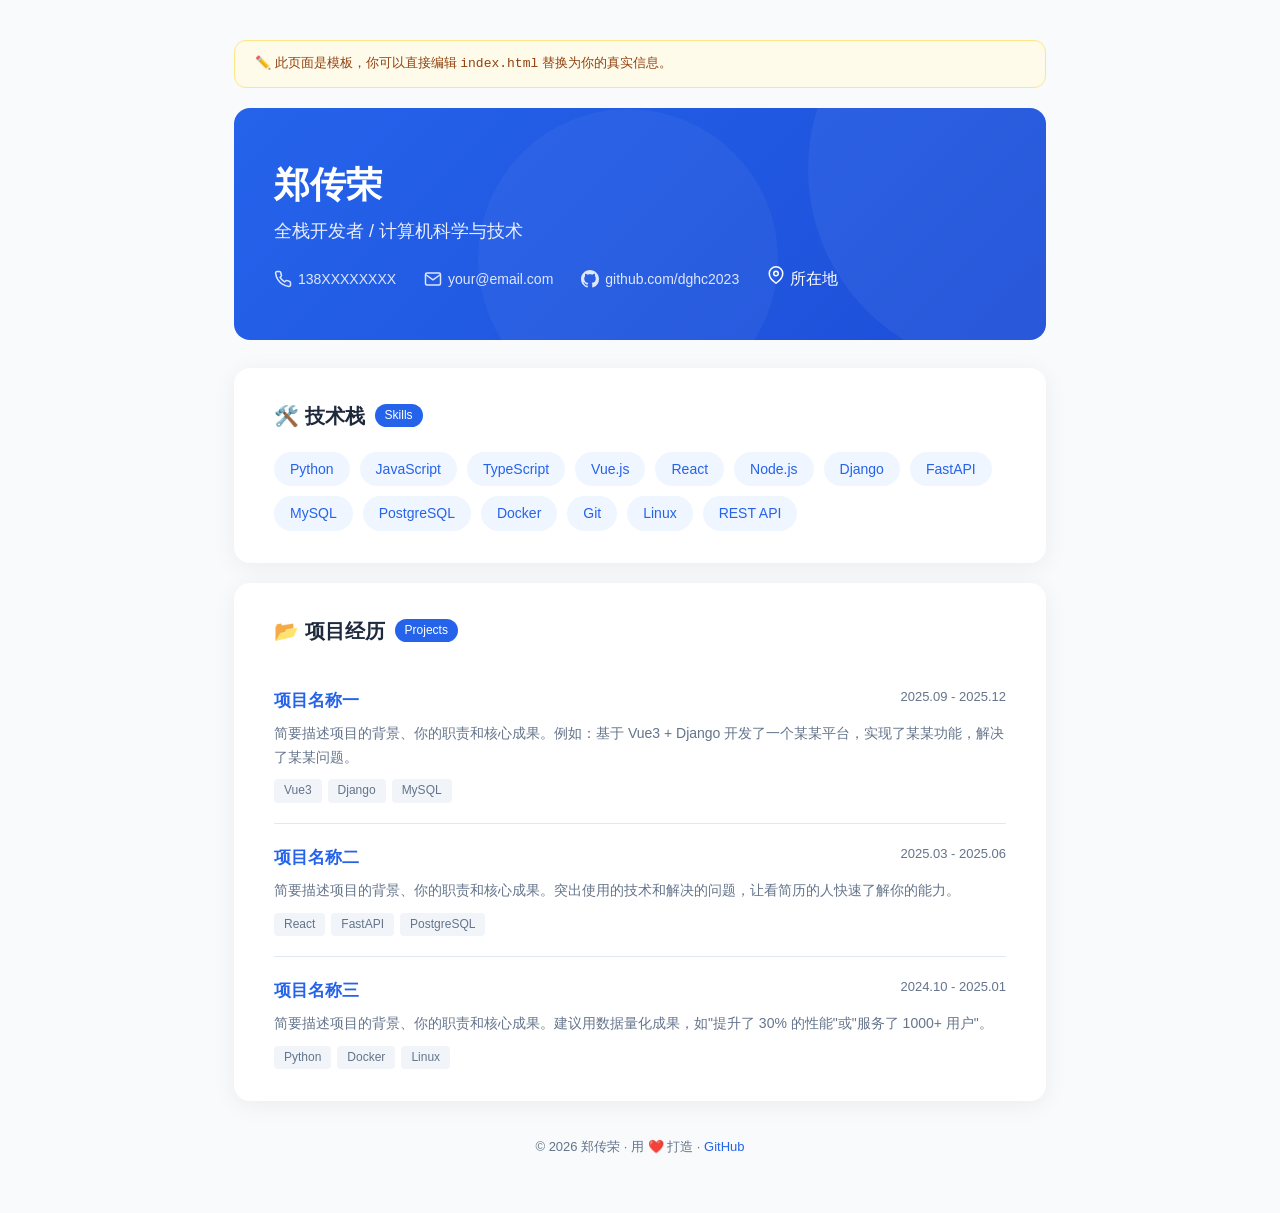
==== index.html @ 37b40ba7 "feat: 初始化个人简历页面" ====
<!DOCTYPE html>
<html lang="zh-CN">
<head>
    <meta charset="UTF-8">
    <meta name="viewport" content="width=device-width, initial-scale=1.0">
    <title>郑传荣 - 个人简历</title>
    <style>
        * { margin: 0; padding: 0; box-sizing: border-box; }

        :root {
            --primary: #2563eb;
            --primary-light: #3b82f6;
            --bg: #f8fafc;
            --card-bg: #ffffff;
            --text: #1e293b;
            --text-secondary: #64748b;
            --border: #e2e8f0;
            --shadow: 0 4px 24px rgba(0,0,0,0.06);
            --radius: 16px;
        }

        body {
            font-family: -apple-system, BlinkMacSystemFont, 'Segoe UI', Roboto, 'Helvetica Neue', sans-serif;
            background: var(--bg);
            color: var(--text);
            line-height: 1.6;
            min-height: 100vh;
        }

        .container {
            max-width: 860px;
            margin: 0 auto;
            padding: 40px 24px;
        }

        /* Header */
        .header {
            background: linear-gradient(135deg, var(--primary), #1d4ed8);
            color: white;
            border-radius: var(--radius);
            padding: 48px 40px;
            margin-bottom: 28px;
            position: relative;
            overflow: hidden;
        }

        .header::before {
            content: '';
            position: absolute;
            top: -60%;
            right: -20%;
            width: 400px;
            height: 400px;
            background: rgba(255,255,255,0.05);
            border-radius: 50%;
        }

        .header::after {
            content: '';
            position: absolute;
            bottom: -30%;
            left: 30%;
            width: 300px;
            height: 300px;
            background: rgba(255,255,255,0.04);
            border-radius: 50%;
        }

        .header h1 {
            font-size: 36px;
            font-weight: 700;
            position: relative;
            z-index: 1;
        }

        .header .title {
            font-size: 18px;
            opacity: 0.9;
            margin-top: 4px;
            position: relative;
            z-index: 1;
        }

        .header .contact {
            display: flex;
            flex-wrap: wrap;
            gap: 16px 28px;
            margin-top: 20px;
            position: relative;
            z-index: 1;
        }

        .header .contact a {
            color: white;
            text-decoration: none;
            font-size: 14px;
            opacity: 0.85;
            display: flex;
            align-items: center;
            gap: 6px;
            transition: opacity 0.2s;
        }

        .header .contact a:hover { opacity: 1; }

        .header .contact .icon {
            width: 18px;
            height: 18px;
            flex-shrink: 0;
        }

        /* Section */
        .section {
            background: var(--card-bg);
            border-radius: var(--radius);
            padding: 32px 40px;
            margin-bottom: 20px;
            box-shadow: var(--shadow);
        }

        .section-title {
            font-size: 20px;
            font-weight: 600;
            margin-bottom: 20px;
            display: flex;
            align-items: center;
            gap: 10px;
        }

        .section-title .badge {
            font-size: 12px;
            background: var(--primary);
            color: white;
            padding: 2px 10px;
            border-radius: 20px;
            font-weight: 500;
        }

        /* Skills */
        .skills-grid {
            display: flex;
            flex-wrap: wrap;
            gap: 10px;
        }

        .skill-tag {
            background: #eff6ff;
            color: var(--primary);
            padding: 6px 16px;
            border-radius: 20px;
            font-size: 14px;
            font-weight: 500;
            transition: all 0.2s;
        }

        .skill-tag:hover {
            background: var(--primary);
            color: white;
            transform: translateY(-1px);
        }

        /* Projects */
        .project {
            padding: 20px 0;
            border-bottom: 1px solid var(--border);
        }

        .project:last-child {
            border-bottom: none;
            padding-bottom: 0;
        }

        .project:first-child { padding-top: 0; }

        .project-header {
            display: flex;
            justify-content: space-between;
            align-items: flex-start;
            flex-wrap: wrap;
            gap: 8px;
            margin-bottom: 8px;
        }

        .project-name {
            font-size: 17px;
            font-weight: 600;
        }

        .project-name a {
            color: var(--primary);
            text-decoration: none;
        }

        .project-name a:hover { text-decoration: underline; }

        .project-date {
            font-size: 13px;
            color: var(--text-secondary);
            white-space: nowrap;
        }

        .project-desc {
            font-size: 14px;
            color: var(--text-secondary);
            line-height: 1.7;
        }

        .project-tags {
            display: flex;
            flex-wrap: wrap;
            gap: 6px;
            margin-top: 10px;
        }

        .project-tag {
            font-size: 12px;
            background: #f1f5f9;
            color: var(--text-secondary);
            padding: 2px 10px;
            border-radius: 4px;
        }

        /* Timeline */
        .timeline-item {
            display: flex;
            gap: 16px;
            padding: 16px 0;
            border-bottom: 1px solid var(--border);
        }

        .timeline-item:last-child {
            border-bottom: none;
            padding-bottom: 0;
        }

        .timeline-dot {
            width: 10px;
            height: 10px;
            background: var(--primary);
            border-radius: 50%;
            margin-top: 7px;
            flex-shrink: 0;
        }

        .timeline-content h3 {
            font-size: 16px;
            font-weight: 600;
        }

        .timeline-content .meta {
            font-size: 13px;
            color: var(--text-secondary);
            margin-top: 2px;
        }

        .timeline-content p {
            font-size: 14px;
            color: var(--text-secondary);
            margin-top: 6px;
        }

        /* Footer */
        .footer {
            text-align: center;
            padding: 16px;
            font-size: 13px;
            color: var(--text-secondary);
        }

        /* Print */
        @media print {
            body { background: white; }
            .header { border-radius: 0; }
            .section { box-shadow: none; border: 1px solid var(--border); }
        }

        @media (max-width: 600px) {
            .container { padding: 16px; }
            .header { padding: 32px 24px; }
            .header h1 { font-size: 28px; }
            .section { padding: 24px 20px; }
        }

        /* Edit hint */
        .edit-hint {
            background: #fffbeb;
            border: 1px solid #fde68a;
            border-radius: 12px;
            padding: 12px 20px;
            margin-bottom: 20px;
            font-size: 13px;
            color: #92400e;
        }
    </style>
</head>
<body>
    <div class="container">
        <!-- 编辑提示 -->
        <div class="edit-hint">
            ✏️ 此页面是模板，你可以直接编辑 <code>index.html</code> 替换为你的真实信息。
        </div>

        <!-- Header -->
        <header class="header">
            <h1>郑传荣</h1>
            <div class="title">全栈开发者 / 计算机科学与技术</div>
            <div class="contact">
                <a href="tel:138XXXXXXXX">
                    <svg class="icon" viewBox="0 0 24 24" fill="none" stroke="currentColor" stroke-width="2"><path d="M22 16.92v3a2 2 0 0 1-2.18 2 19.8 19.8 0 0 1-8.63-3.07 19.5 19.5 0 0 1-6-6 19.8 19.8 0 0 1-3.07-8.67A2 2 0 0 1 4.11 2h3a2 2 0 0 1 2 1.72 12.84 12.84 0 0 0 .7 2.81 2 2 0 0 1-.45 2.11L8.09 9.91a16 16 0 0 0 6 6l1.27-1.27a2 2 0 0 1 2.11-.45 12.84 12.84 0 0 0 2.81.7A2 2 0 0 1 22 16.92z"/></svg>
                    138XXXXXXXX
                </a>
                <a href="mailto:your@email.com">
                    <svg class="icon" viewBox="0 0 24 24" fill="none" stroke="currentColor" stroke-width="2"><path d="M4 4h16c1.1 0 2 .9 2 2v12c0 1.1-.9 2-2 2H4c-1.1 0-2-.9-2-2V6c0-1.1.9-2 2-2z"/><polyline points="22,6 12,13 2,6"/></svg>
                    your@email.com
                </a>
                <a href="https://github.com/dghc2023" target="_blank">
                    <svg class="icon" viewBox="0 0 24 24" fill="currentColor"><path d="M12 0C5.37 0 0 5.37 0 12c0 5.31 3.435 9.795 8.205 11.385.6.105.825-.255.825-.57 0-.285-.015-1.23-.015-2.235-3.015.555-3.795-.735-4.035-1.41-.135-.345-.72-1.41-1.23-1.695-.42-.225-1.02-.78-.015-.795.945-.015 1.62.87 1.845 1.23 1.08 1.815 2.805 1.305 3.495.99.105-.78.42-1.305.765-1.605-2.67-.3-5.46-1.335-5.46-5.925 0-1.305.465-2.385 1.23-3.225-.12-.3-.54-1.53.12-3.18 0 0 1.005-.315 3.3 1.23.96-.27 1.98-.405 3-.405s2.04.135 3 .405c2.295-1.56 3.3-1.23 3.3-1.23.66 1.65.24 2.88.12 3.18.765.84 1.23 1.905 1.23 3.225 0 4.605-2.805 5.625-5.475 5.925.435.375.81 1.095.81 2.22 0 1.605-.015 2.895-.015 3.3 0 .315.225.69.825.57A12.02 12.02 0 0 0 24 12c0-6.63-5.37-12-12-12z"/></svg>
                    github.com/dghc2023
                </a>
                <span>
                    <svg class="icon" viewBox="0 0 24 24" fill="none" stroke="currentColor" stroke-width="2"><path d="M21 10c0 7-9 13-9 13s-9-6-9-13a9 9 0 0 1 18 0z"/><circle cx="12" cy="10" r="3"/></svg>
                    所在地
                </span>
            </div>
        </header>

        <!-- 技能 -->
        <section class="section">
            <div class="section-title">
                🛠️ 技术栈
                <span class="badge">Skills</span>
            </div>
            <div class="skills-grid">
                <span class="skill-tag">Python</span>
                <span class="skill-tag">JavaScript</span>
                <span class="skill-tag">TypeScript</span>
                <span class="skill-tag">Vue.js</span>
                <span class="skill-tag">React</span>
                <span class="skill-tag">Node.js</span>
                <span class="skill-tag">Django</span>
                <span class="skill-tag">FastAPI</span>
                <span class="skill-tag">MySQL</span>
                <span class="skill-tag">PostgreSQL</span>
                <span class="skill-tag">Docker</span>
                <span class="skill-tag">Git</span>
                <span class="skill-tag">Linux</span>
                <span class="skill-tag">REST API</span>
            </div>
        </section>

        <!-- 项目经历 -->
        <section class="section">
            <div class="section-title">
                📂 项目经历
                <span class="badge">Projects</span>
            </div>

            <div class="project">
                <div class="project-header">
                    <div class="project-name">
                        <a href="https://github.com/dghc2023" target="_blank">项目名称一</a>
                    </div>
                    <div class="project-date">2025.09 - 2025.12</div>
                </div>
                <div class="project-desc">
                    简要描述项目的背景、你的职责和核心成果。例如：基于 Vue3 + Django 开发了一个某某平台，实现了某某功能，解决了某某问题。
                </div>
                <div class="project-tags">
                    <span class="project-tag">Vue3</span>
                    <span class="project-tag">Django</span>
                    <span class="project-tag">MySQL</span>
                </div>
            </div>

            <div class="project">
                <div class="project-header">
                    <div class="project-name">
                        <a href="https://github.com/dghc2023" target="_blank">项目名称二</a>
                    </div>
                    <div class="project-date">2025.03 - 2025.06</div>
                </div>
                <div class="project-desc">
                    简要描述项目的背景、你的职责和核心成果。突出使用的技术和解决的问题，让看简历的人快速了解你的能力。
                </div>
                <div class="project-tags">
                    <span class="project-tag">React</span>
                    <span class="project-tag">FastAPI</span>
                    <span class="project-tag">PostgreSQL</span>
                </div>
            </div>

            <div class="project">
                <div class="project-header">
                    <div class="project-name">
                        <a href="https://github.com/dghc2023" target="_blank">项目名称三</a>
                    </div>
                    <div class="project-date">2024.10 - 2025.01</div>
                </div>
                <div class="project-desc">
                    简要描述项目的背景、你的职责和核心成果。建议用数据量化成果，如"提升了 30% 的性能"或"服务了 1000+ 用户"。
                </div>
                <div class="project-tags">
                    <span class="project-tag">Python</span>
                    <span class="project-tag">Docker</span>
                    <span class="project-tag">Linux</span>
                </div>
            </div>
        </section>

        <div class="footer">
            © 2026 郑传荣 · 用 ❤️ 打造 · <a href="https://github.com/dghc2023" style="color: var(--primary); text-decoration: none;">GitHub</a>
        </div>
    </div>
</body>
</html>
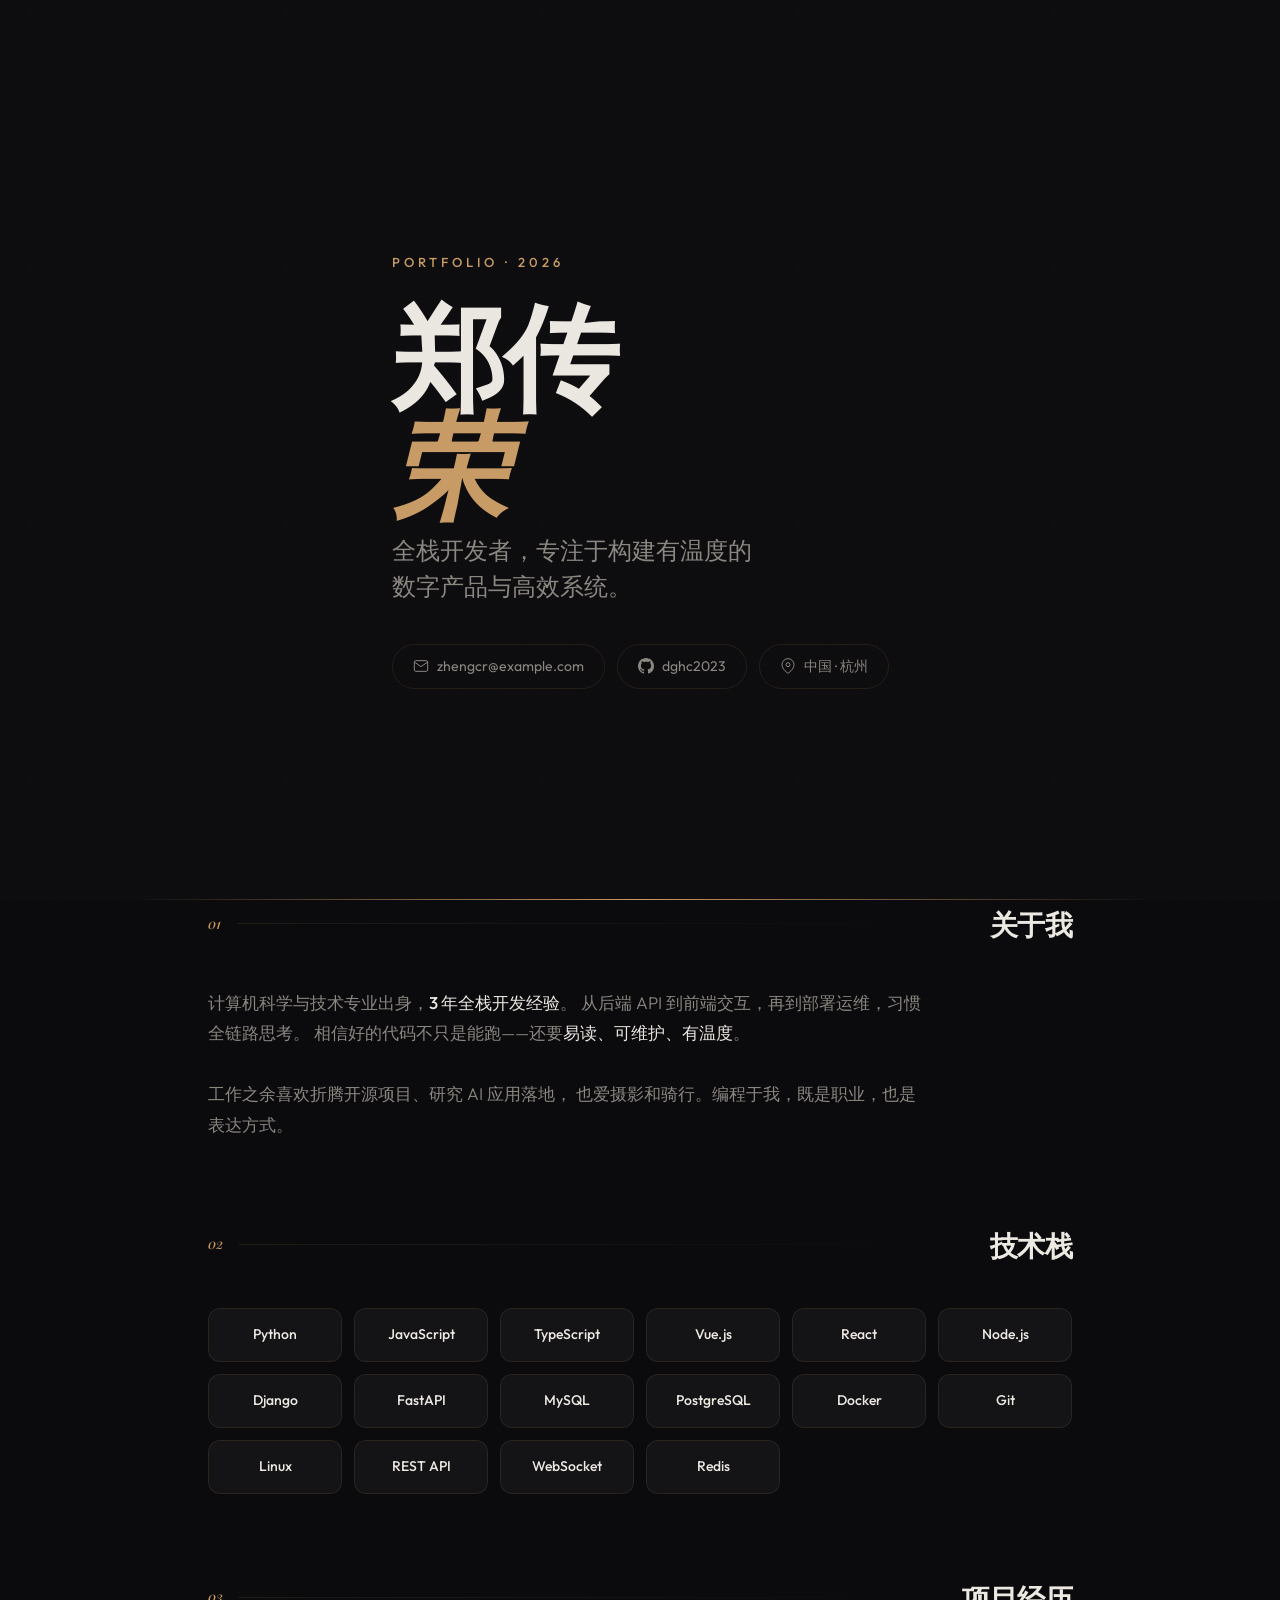
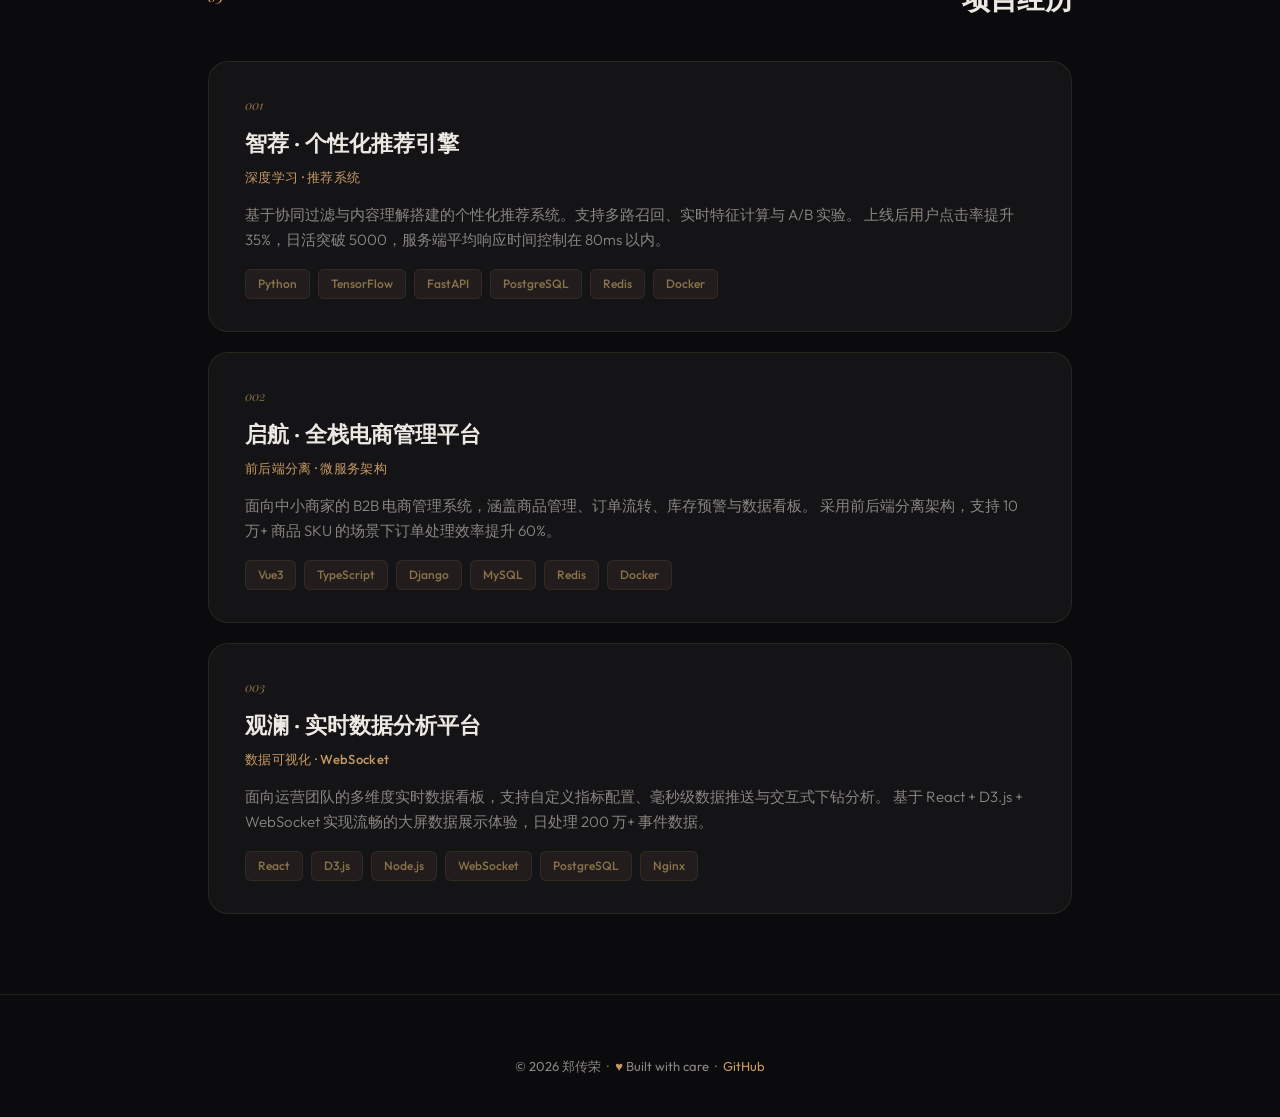
==== commit e757e444: "feat: 重新设计简历页面，暗色编辑风格+滚动动效" ====
--- a/index.html
+++ b/index.html
@@ -1,415 +1,426 @@
 <!DOCTYPE html>
 <html lang="zh-CN">
 <head>
-    <meta charset="UTF-8">
-    <meta name="viewport" content="width=device-width, initial-scale=1.0">
-    <title>郑传荣 - 个人简历</title>
-    <style>
-        * { margin: 0; padding: 0; box-sizing: border-box; }
-
-        :root {
-            --primary: #2563eb;
-            --primary-light: #3b82f6;
-            --bg: #f8fafc;
-            --card-bg: #ffffff;
-            --text: #1e293b;
-            --text-secondary: #64748b;
-            --border: #e2e8f0;
-            --shadow: 0 4px 24px rgba(0,0,0,0.06);
-            --radius: 16px;
-        }
-
-        body {
-            font-family: -apple-system, BlinkMacSystemFont, 'Segoe UI', Roboto, 'Helvetica Neue', sans-serif;
-            background: var(--bg);
-            color: var(--text);
-            line-height: 1.6;
-            min-height: 100vh;
-        }
-
-        .container {
-            max-width: 860px;
-            margin: 0 auto;
-            padding: 40px 24px;
-        }
-
-        /* Header */
-        .header {
-            background: linear-gradient(135deg, var(--primary), #1d4ed8);
-            color: white;
-            border-radius: var(--radius);
-            padding: 48px 40px;
-            margin-bottom: 28px;
-            position: relative;
-            overflow: hidden;
-        }
-
-        .header::before {
-            content: '';
-            position: absolute;
-            top: -60%;
-            right: -20%;
-            width: 400px;
-            height: 400px;
-            background: rgba(255,255,255,0.05);
-            border-radius: 50%;
-        }
-
-        .header::after {
-            content: '';
-            position: absolute;
-            bottom: -30%;
-            left: 30%;
-            width: 300px;
-            height: 300px;
-            background: rgba(255,255,255,0.04);
-            border-radius: 50%;
-        }
-
-        .header h1 {
-            font-size: 36px;
-            font-weight: 700;
-            position: relative;
-            z-index: 1;
-        }
-
-        .header .title {
-            font-size: 18px;
-            opacity: 0.9;
-            margin-top: 4px;
-            position: relative;
-            z-index: 1;
-        }
-
-        .header .contact {
-            display: flex;
-            flex-wrap: wrap;
-            gap: 16px 28px;
-            margin-top: 20px;
-            position: relative;
-            z-index: 1;
-        }
-
-        .header .contact a {
-            color: white;
-            text-decoration: none;
-            font-size: 14px;
-            opacity: 0.85;
-            display: flex;
-            align-items: center;
-            gap: 6px;
-            transition: opacity 0.2s;
-        }
-
-        .header .contact a:hover { opacity: 1; }
-
-        .header .contact .icon {
-            width: 18px;
-            height: 18px;
-            flex-shrink: 0;
-        }
-
-        /* Section */
-        .section {
-            background: var(--card-bg);
-            border-radius: var(--radius);
-            padding: 32px 40px;
-            margin-bottom: 20px;
-            box-shadow: var(--shadow);
-        }
-
-        .section-title {
-            font-size: 20px;
-            font-weight: 600;
-            margin-bottom: 20px;
-            display: flex;
-            align-items: center;
-            gap: 10px;
-        }
-
-        .section-title .badge {
-            font-size: 12px;
-            background: var(--primary);
-            color: white;
-            padding: 2px 10px;
-            border-radius: 20px;
-            font-weight: 500;
-        }
-
-        /* Skills */
-        .skills-grid {
-            display: flex;
-            flex-wrap: wrap;
-            gap: 10px;
-        }
-
-        .skill-tag {
-            background: #eff6ff;
-            color: var(--primary);
-            padding: 6px 16px;
-            border-radius: 20px;
-            font-size: 14px;
-            font-weight: 500;
-            transition: all 0.2s;
-        }
-
-        .skill-tag:hover {
-            background: var(--primary);
-            color: white;
-            transform: translateY(-1px);
-        }
-
-        /* Projects */
-        .project {
-            padding: 20px 0;
-            border-bottom: 1px solid var(--border);
-        }
-
-        .project:last-child {
-            border-bottom: none;
-            padding-bottom: 0;
-        }
-
-        .project:first-child { padding-top: 0; }
-
-        .project-header {
-            display: flex;
-            justify-content: space-between;
-            align-items: flex-start;
-            flex-wrap: wrap;
-            gap: 8px;
-            margin-bottom: 8px;
-        }
-
-        .project-name {
-            font-size: 17px;
-            font-weight: 600;
-        }
-
-        .project-name a {
-            color: var(--primary);
-            text-decoration: none;
-        }
-
-        .project-name a:hover { text-decoration: underline; }
-
-        .project-date {
-            font-size: 13px;
-            color: var(--text-secondary);
-            white-space: nowrap;
-        }
-
-        .project-desc {
-            font-size: 14px;
-            color: var(--text-secondary);
-            line-height: 1.7;
-        }
-
-        .project-tags {
-            display: flex;
-            flex-wrap: wrap;
-            gap: 6px;
-            margin-top: 10px;
-        }
-
-        .project-tag {
-            font-size: 12px;
-            background: #f1f5f9;
-            color: var(--text-secondary);
-            padding: 2px 10px;
-            border-radius: 4px;
-        }
-
-        /* Timeline */
-        .timeline-item {
-            display: flex;
-            gap: 16px;
-            padding: 16px 0;
-            border-bottom: 1px solid var(--border);
-        }
-
-        .timeline-item:last-child {
-            border-bottom: none;
-            padding-bottom: 0;
-        }
-
-        .timeline-dot {
-            width: 10px;
-            height: 10px;
-            background: var(--primary);
-            border-radius: 50%;
-            margin-top: 7px;
-            flex-shrink: 0;
-        }
-
-        .timeline-content h3 {
-            font-size: 16px;
-            font-weight: 600;
-        }
-
-        .timeline-content .meta {
-            font-size: 13px;
-            color: var(--text-secondary);
-            margin-top: 2px;
-        }
-
-        .timeline-content p {
-            font-size: 14px;
-            color: var(--text-secondary);
-            margin-top: 6px;
-        }
-
-        /* Footer */
-        .footer {
-            text-align: center;
-            padding: 16px;
-            font-size: 13px;
-            color: var(--text-secondary);
-        }
-
-        /* Print */
-        @media print {
-            body { background: white; }
-            .header { border-radius: 0; }
-            .section { box-shadow: none; border: 1px solid var(--border); }
-        }
-
-        @media (max-width: 600px) {
-            .container { padding: 16px; }
-            .header { padding: 32px 24px; }
-            .header h1 { font-size: 28px; }
-            .section { padding: 24px 20px; }
-        }
-
-        /* Edit hint */
-        .edit-hint {
-            background: #fffbeb;
-            border: 1px solid #fde68a;
-            border-radius: 12px;
-            padding: 12px 20px;
-            margin-bottom: 20px;
-            font-size: 13px;
-            color: #92400e;
-        }
-    </style>
+<meta charset="UTF-8">
+<meta name="viewport" content="width=device-width,initial-scale=1.0">
+<title>郑传荣 · 简历</title>
+<link rel="preconnect" href="https://fonts.googleapis.com">
+<link rel="preconnect" href="https://fonts.gstatic.com" crossorigin>
+<link href="https://fonts.googleapis.com/css2?family=Playfair+Display:ital,wght@0,500;0,700;1,500&family=Outfit:wght@300;400;500;600&display=swap" rel="stylesheet">
+<style>
+*,*::before,*::after{margin:0;padding:0;box-sizing:border-box}
+html{scroll-behavior:smooth;scrollbar-width:thin;scrollbar-color:#c89b6440 transparent}
+
+:root{
+  --bg:#0b0a0c;
+  --surface:#141316;
+  --surface-hover:#1c1b1e;
+  --accent:#c89b64;
+  --accent-dim:#8a734a;
+  --accent-glow:rgba(200,155,100,0.12);
+  --text:#ece8e2;
+  --text-secondary:#8a8680;
+  --border:rgba(200,155,100,0.12);
+  --radius:20px;
+  --font-serif:'Playfair Display',Georgia,serif;
+  --font-sans:'Outfit','Segoe UI',sans-serif;
+}
+
+body{
+  font-family:var(--font-sans);
+  background:var(--bg);
+  color:var(--text);
+  line-height:1.7;
+  -webkit-font-smoothing:antialiased;
+  overflow-x:hidden;
+}
+
+/* ─── noise overlay ─── */
+body::before{
+  content:'';position:fixed;inset:0;
+  background-image:url("data:image/svg+xml,%3Csvg viewBox='0 0 256 256' xmlns='http://www.w3.org/2000/svg'%3E%3Cfilter id='n'%3E%3CfeTurbulence type='fractalNoise' baseFrequency='0.9' numOctaves='4' stitchTiles='stitch'/%3E%3C/filter%3E%3Crect width='100%25' height='100%25' filter='url(%23n)' opacity='0.035'/%3E%3C/svg%3E");
+  background-repeat:repeat;background-size:256px 256px;
+  pointer-events:none;z-index:9999;
+}
+
+/* ─── scrollbar ─── */
+::-webkit-scrollbar{width:6px}
+::-webkit-scrollbar-track{background:transparent}
+::-webkit-scrollbar-thumb{background:var(--accent-dim);border-radius:3px}
+
+/* ─── container ─── */
+.container{max-width:920px;margin:0 auto;padding:0 28px}
+
+/* ─── hero ─── */
+.hero{
+  min-height:100vh;display:flex;flex-direction:column;justify-content:center;
+  padding:120px 0 80px;position:relative;
+}
+.hero::after{
+  content:'';position:absolute;bottom:0;left:10%;right:10%;
+  height:1px;background:linear-gradient(90deg,transparent,var(--accent),transparent);
+}
+
+.hero-label{
+  font-size:13px;letter-spacing:4px;text-transform:uppercase;
+  color:var(--accent);margin-bottom:24px;font-weight:500;
+}
+
+.hero h1{
+  font-family:var(--font-serif);font-size:clamp(56px,9vw,120px);
+  font-weight:700;line-height:0.95;letter-spacing:-3px;
+  margin-bottom:16px;
+}
+.hero h1 .accent{color:var(--accent);font-style:italic}
+
+.hero-sub{
+  font-size:clamp(18px,2.2vw,24px);color:var(--text-secondary);
+  max-width:560px;margin-bottom:40px;font-weight:300;line-height:1.5;
+}
+
+/* ─── contact bar ─── */
+.contact-bar{
+  display:flex;flex-wrap:wrap;gap:12px;
+}
+.contact-bar a,.contact-bar span{
+  display:inline-flex;align-items:center;gap:8px;
+  padding:10px 20px;border-radius:100px;
+  border:1px solid var(--border);
+  color:var(--text-secondary);text-decoration:none;
+  font-size:14px;font-weight:400;
+  transition:all .3s ease;cursor:default;
+}
+.contact-bar a{cursor:pointer}
+.contact-bar a:hover{
+  border-color:var(--accent);color:var(--accent);
+  background:var(--accent-glow);transform:translateY(-2px);
+}
+.contact-bar svg{width:16px;height:16px;flex-shrink:0}
+
+/* ─── section ─── */
+.section{margin-bottom:80px}
+.section-header{
+  display:flex;align-items:center;gap:16px;margin-bottom:40px;
+}
+.section-number{
+  font-family:var(--font-serif);font-size:14px;color:var(--accent);
+  font-style:italic;font-weight:500;
+}
+.section-line{
+  flex:1;height:1px;
+  background:linear-gradient(90deg,var(--border),transparent);
+}
+.section-title{
+  font-family:var(--font-serif);font-size:28px;font-weight:700;
+  letter-spacing:-0.5px;
+}
+
+/* ─── about ─── */
+.about-text{
+  font-size:17px;color:var(--text-secondary);line-height:1.8;
+  max-width:720px;font-weight:300;
+}
+.about-text strong{color:var(--text);font-weight:500}
+
+/* ─── skills ─── */
+.skills-grid{
+  display:grid;grid-template-columns:repeat(auto-fill,minmax(130px,1fr));
+  gap:12px;
+}
+.skill-item{
+  padding:14px 18px;border-radius:12px;
+  background:var(--surface);border:1px solid var(--border);
+  text-align:center;font-size:14px;font-weight:500;
+  transition:all .35s cubic-bezier(.22,1,.36,1);cursor:default;
+}
+.skill-item:hover{
+  border-color:var(--accent);background:var(--accent-glow);
+  transform:translateY(-4px);color:var(--accent);
+  box-shadow:0 8px 32px rgba(200,155,100,0.1);
+}
+
+/* ─── projects ─── */
+.project-card{
+  background:var(--surface);border-radius:var(--radius);
+  border:1px solid var(--border);padding:32px 36px;margin-bottom:20px;
+  transition:all .5s cubic-bezier(.22,1,.36,1);
+  position:relative;overflow:hidden;
+}
+.project-card::before{
+  content:'';position:absolute;top:0;left:0;right:0;height:2px;
+  background:linear-gradient(90deg,transparent,var(--accent),transparent);
+  opacity:0;transition:opacity .5s ease;
+}
+.project-card:hover::before{opacity:1}
+.project-card:hover{
+  border-color:var(--accent-dim);transform:translateY(-4px);
+  box-shadow:0 20px 60px rgba(0,0,0,0.3);
+}
+.project-card:last-child{margin-bottom:0}
+
+.project-card .num{
+  font-family:var(--font-serif);font-size:13px;color:var(--accent-dim);
+  margin-bottom:8px;font-style:italic;
+}
+.project-card h3{
+  font-family:var(--font-serif);font-size:22px;font-weight:700;
+  margin-bottom:4px;
+}
+.project-card .sub{
+  font-size:13px;color:var(--accent);margin-bottom:14px;font-weight:500;
+  letter-spacing:0.3px;
+}
+.project-card p{
+  font-size:15px;color:var(--text-secondary);
+  line-height:1.7;font-weight:300;
+}
+.project-tags{
+  display:flex;flex-wrap:wrap;gap:8px;margin-top:16px;
+}
+.project-tags span{
+  font-size:12px;padding:4px 12px;border-radius:6px;
+  background:rgba(200,155,100,0.08);color:var(--accent-dim);
+  border:1px solid rgba(200,155,100,0.1);font-weight:500;
+}
+
+/* ─── footer ─── */
+footer{
+  text-align:center;padding:60px 0 40px;
+  border-top:1px solid var(--border);
+}
+footer p{font-size:13px;color:var(--text-secondary)}
+footer a{color:var(--accent);text-decoration:none}
+footer a:hover{text-decoration:underline}
+footer .heart{color:#c89b64}
+
+/* ─── reveal animation ─── */
+.reveal{opacity:0;transform:translateY(30px);transition:all .8s cubic-bezier(.22,1,.36,1)}
+.reveal.visible{opacity:1;transform:translateY(0)}
+.reveal-delay-1{transition-delay:.1s}
+.reveal-delay-2{transition-delay:.2s}
+.reveal-delay-3{transition-delay:.3s}
+.reveal-delay-4{transition-delay:.4s}
+.reveal-delay-5{transition-delay:.5s}
+
+/* ─── hero stagger ─── */
+.hero-stagger{opacity:0;transform:translateY(24px);animation:heroFadeIn .8s cubic-bezier(.22,1,.36,1) forwards}
+.hero-stagger:nth-child(1){animation-delay:.2s}
+.hero-stagger:nth-child(2){animation-delay:.4s}
+.hero-stagger:nth-child(3){animation-delay:.6s}
+.hero-stagger:nth-child(4){animation-delay:.8s}
+
+@keyframes heroFadeIn{to{opacity:1;transform:translateY(0)}}
+
+/* ─── floating particles ─── */
+.particles{position:fixed;inset:0;pointer-events:none;z-index:0}
+.particle{
+  position:absolute;width:3px;height:3px;
+  background:var(--accent);border-radius:50%;
+  opacity:0;animation:particleFade 12s infinite;
+}
+@keyframes particleFade{
+  0%{opacity:0;transform:translateY(100vh) scale(0)}
+  20%{opacity:0.4}
+  80%{opacity:0.4}
+  100%{opacity:0;transform:translateY(-10vh) scale(1)}
+}
+.particle:nth-child(1){left:15%;animation-delay:0s;animation-duration:14s}
+.particle:nth-child(2){left:35%;animation-delay:2s;animation-duration:11s;width:2px;height:2px}
+.particle:nth-child(3){left:55%;animation-delay:5s;animation-duration:16s}
+.particle:nth-child(4){left:75%;animation-delay:1s;animation-duration:13s;width:2px;height:2px}
+.particle:nth-child(5){left:90%;animation-delay:4s;animation-duration:15s}
+.particle:nth-child(6){left:45%;animation-delay:7s;animation-duration:12s}
+.particle:nth-child(7){left:25%;animation-delay:3s;animation-duration:18s}
+.particle:nth-child(8){left:65%;animation-delay:6s;animation-duration:10s;width:2px;height:2px}
+
+/* ─── responsive ─── */
+@media(max-width:640px){
+  .container{padding:0 20px}
+  .hero{padding:100px 0 60px;min-height:auto}
+  .hero h1{font-size:52px;letter-spacing:-1.5px}
+  .hero-sub{font-size:17px}
+  .contact-bar{gap:8px}
+  .contact-bar a,.contact-bar span{padding:8px 14px;font-size:13px}
+  .section-title{font-size:24px}
+  .project-card{padding:24px}
+  .project-card h3{font-size:19px}
+  .skills-grid{grid-template-columns:repeat(auto-fill,minmax(100px,1fr))}
+}
+
+@media(max-width:480px){
+  .hero h1{font-size:40px}
+  .contact-bar a,.contact-bar span{width:100%;justify-content:center}
+}
+</style>
 </head>
 <body>
-    <div class="container">
-        <!-- 编辑提示 -->
-        <div class="edit-hint">
-            ✏️ 此页面是模板，你可以直接编辑 <code>index.html</code> 替换为你的真实信息。
-        </div>
-
-        <!-- Header -->
-        <header class="header">
-            <h1>郑传荣</h1>
-            <div class="title">全栈开发者 / 计算机科学与技术</div>
-            <div class="contact">
-                <a href="tel:138XXXXXXXX">
-                    <svg class="icon" viewBox="0 0 24 24" fill="none" stroke="currentColor" stroke-width="2"><path d="M22 16.92v3a2 2 0 0 1-2.18 2 19.8 19.8 0 0 1-8.63-3.07 19.5 19.5 0 0 1-6-6 19.8 19.8 0 0 1-3.07-8.67A2 2 0 0 1 4.11 2h3a2 2 0 0 1 2 1.72 12.84 12.84 0 0 0 .7 2.81 2 2 0 0 1-.45 2.11L8.09 9.91a16 16 0 0 0 6 6l1.27-1.27a2 2 0 0 1 2.11-.45 12.84 12.84 0 0 0 2.81.7A2 2 0 0 1 22 16.92z"/></svg>
-                    138XXXXXXXX
-                </a>
-                <a href="mailto:your@email.com">
-                    <svg class="icon" viewBox="0 0 24 24" fill="none" stroke="currentColor" stroke-width="2"><path d="M4 4h16c1.1 0 2 .9 2 2v12c0 1.1-.9 2-2 2H4c-1.1 0-2-.9-2-2V6c0-1.1.9-2 2-2z"/><polyline points="22,6 12,13 2,6"/></svg>
-                    your@email.com
-                </a>
-                <a href="https://github.com/dghc2023" target="_blank">
-                    <svg class="icon" viewBox="0 0 24 24" fill="currentColor"><path d="M12 0C5.37 0 0 5.37 0 12c0 5.31 3.435 9.795 8.205 11.385.6.105.825-.255.825-.57 0-.285-.015-1.23-.015-2.235-3.015.555-3.795-.735-4.035-1.41-.135-.345-.72-1.41-1.23-1.695-.42-.225-1.02-.78-.015-.795.945-.015 1.62.87 1.845 1.23 1.08 1.815 2.805 1.305 3.495.99.105-.78.42-1.305.765-1.605-2.67-.3-5.46-1.335-5.46-5.925 0-1.305.465-2.385 1.23-3.225-.12-.3-.54-1.53.12-3.18 0 0 1.005-.315 3.3 1.23.96-.27 1.98-.405 3-.405s2.04.135 3 .405c2.295-1.56 3.3-1.23 3.3-1.23.66 1.65.24 2.88.12 3.18.765.84 1.23 1.905 1.23 3.225 0 4.605-2.805 5.625-5.475 5.925.435.375.81 1.095.81 2.22 0 1.605-.015 2.895-.015 3.3 0 .315.225.69.825.57A12.02 12.02 0 0 0 24 12c0-6.63-5.37-12-12-12z"/></svg>
-                    github.com/dghc2023
-                </a>
-                <span>
-                    <svg class="icon" viewBox="0 0 24 24" fill="none" stroke="currentColor" stroke-width="2"><path d="M21 10c0 7-9 13-9 13s-9-6-9-13a9 9 0 0 1 18 0z"/><circle cx="12" cy="10" r="3"/></svg>
-                    所在地
-                </span>
-            </div>
-        </header>
-
-        <!-- 技能 -->
-        <section class="section">
-            <div class="section-title">
-                🛠️ 技术栈
-                <span class="badge">Skills</span>
-            </div>
-            <div class="skills-grid">
-                <span class="skill-tag">Python</span>
-                <span class="skill-tag">JavaScript</span>
-                <span class="skill-tag">TypeScript</span>
-                <span class="skill-tag">Vue.js</span>
-                <span class="skill-tag">React</span>
-                <span class="skill-tag">Node.js</span>
-                <span class="skill-tag">Django</span>
-                <span class="skill-tag">FastAPI</span>
-                <span class="skill-tag">MySQL</span>
-                <span class="skill-tag">PostgreSQL</span>
-                <span class="skill-tag">Docker</span>
-                <span class="skill-tag">Git</span>
-                <span class="skill-tag">Linux</span>
-                <span class="skill-tag">REST API</span>
-            </div>
-        </section>
-
-        <!-- 项目经历 -->
-        <section class="section">
-            <div class="section-title">
-                📂 项目经历
-                <span class="badge">Projects</span>
-            </div>
-
-            <div class="project">
-                <div class="project-header">
-                    <div class="project-name">
-                        <a href="https://github.com/dghc2023" target="_blank">项目名称一</a>
-                    </div>
-                    <div class="project-date">2025.09 - 2025.12</div>
-                </div>
-                <div class="project-desc">
-                    简要描述项目的背景、你的职责和核心成果。例如：基于 Vue3 + Django 开发了一个某某平台，实现了某某功能，解决了某某问题。
-                </div>
-                <div class="project-tags">
-                    <span class="project-tag">Vue3</span>
-                    <span class="project-tag">Django</span>
-                    <span class="project-tag">MySQL</span>
-                </div>
-            </div>
-
-            <div class="project">
-                <div class="project-header">
-                    <div class="project-name">
-                        <a href="https://github.com/dghc2023" target="_blank">项目名称二</a>
-                    </div>
-                    <div class="project-date">2025.03 - 2025.06</div>
-                </div>
-                <div class="project-desc">
-                    简要描述项目的背景、你的职责和核心成果。突出使用的技术和解决的问题，让看简历的人快速了解你的能力。
-                </div>
-                <div class="project-tags">
-                    <span class="project-tag">React</span>
-                    <span class="project-tag">FastAPI</span>
-                    <span class="project-tag">PostgreSQL</span>
-                </div>
-            </div>
-
-            <div class="project">
-                <div class="project-header">
-                    <div class="project-name">
-                        <a href="https://github.com/dghc2023" target="_blank">项目名称三</a>
-                    </div>
-                    <div class="project-date">2024.10 - 2025.01</div>
-                </div>
-                <div class="project-desc">
-                    简要描述项目的背景、你的职责和核心成果。建议用数据量化成果，如"提升了 30% 的性能"或"服务了 1000+ 用户"。
-                </div>
-                <div class="project-tags">
-                    <span class="project-tag">Python</span>
-                    <span class="project-tag">Docker</span>
-                    <span class="project-tag">Linux</span>
-                </div>
-            </div>
-        </section>
-
-        <div class="footer">
-            © 2026 郑传荣 · 用 ❤️ 打造 · <a href="https://github.com/dghc2023" style="color: var(--primary); text-decoration: none;">GitHub</a>
-        </div>
-    </div>
+
+<div class="particles" aria-hidden="true">
+  <div class="particle"></div>
+  <div class="particle"></div>
+  <div class="particle"></div>
+  <div class="particle"></div>
+  <div class="particle"></div>
+  <div class="particle"></div>
+  <div class="particle"></div>
+  <div class="particle"></div>
+</div>
+
+<!-- ═══ HERO ═══ -->
+<section class="hero">
+  <div class="container">
+    <div class="hero-stagger">
+      <div class="hero-label">Portfolio &middot; 2026</div>
+    </div>
+    <div class="hero-stagger">
+      <h1>
+        郑传<br>
+        <span class="accent">荣</span>
+      </h1>
+    </div>
+    <div class="hero-stagger">
+      <p class="hero-sub">
+        全栈开发者，专注于构建有温度的<br class="mobile-break">数字产品与高效系统。
+      </p>
+    </div>
+    <div class="hero-stagger">
+      <div class="contact-bar">
+        <a href="mailto:zhengcr@example.com">
+          <svg viewBox="0 0 24 24" fill="none" stroke="currentColor" stroke-width="1.5"><path d="M4 4h16c1.1 0 2 .9 2 2v12c0 1.1-.9 2-2 2H4c-1.1 0-2-.9-2-2V6c0-1.1.9-2 2-2z"/><polyline points="22,6 12,13 2,6"/></svg>
+          zhengcr@example.com
+        </a>
+        <a href="https://github.com/dghc2023" target="_blank">
+          <svg viewBox="0 0 24 24" fill="currentColor"><path d="M12 0C5.37 0 0 5.37 0 12c0 5.31 3.435 9.795 8.205 11.385.6.105.825-.255.825-.57 0-.285-.015-1.23-.015-2.235-3.015.555-3.795-.735-4.035-1.41-.135-.345-.72-1.41-1.23-1.695-.42-.225-1.02-.78-.015-.795.945-.015 1.62.87 1.845 1.23 1.08 1.815 2.805 1.305 3.495.99.105-.78.42-1.305.765-1.605-2.67-.3-5.46-1.335-5.46-5.925 0-1.305.465-2.385 1.23-3.225-.12-.3-.54-1.53.12-3.18 0 0 1.005-.315 3.3 1.23.96-.27 1.98-.405 3-.405s2.04.135 3 .405c2.295-1.56 3.3-1.23 3.3-1.23.66 1.65.24 2.88.12 3.18.765.84 1.23 1.905 1.23 3.225 0 4.605-2.805 5.625-5.475 5.925.435.375.81 1.095.81 2.22 0 1.605-.015 2.895-.015 3.3 0 .315.225.69.825.57A12.02 12.02 0 0 0 24 12c0-6.63-5.37-12-12-12z"/></svg>
+          dghc2023
+        </a>
+        <span>
+          <svg viewBox="0 0 24 24" fill="none" stroke="currentColor" stroke-width="1.5"><path d="M21 10c0 7-9 13-9 13s-9-6-9-13a9 9 0 0 1 18 0z"/><circle cx="12" cy="10" r="3"/></svg>
+          中国 · 杭州
+        </span>
+      </div>
+    </div>
+  </div>
+</section>
+
+<!-- ═══ ABOUT ═══ -->
+<section class="section container">
+  <div class="section-header reveal">
+    <span class="section-number">01</span>
+    <span class="section-line"></span>
+    <h2 class="section-title">关于我</h2>
+  </div>
+  <div class="about-text reveal reveal-delay-1">
+    <p>
+      计算机科学与技术专业出身，<strong>3 年全栈开发经验</strong>。
+      从后端 API 到前端交互，再到部署运维，习惯全链路思考。
+      相信好的代码不只是能跑——还要<strong>易读、可维护、有温度</strong>。
+    </p>
+    <br>
+    <p>
+      工作之余喜欢折腾开源项目、研究 AI 应用落地，
+      也爱摄影和骑行。编程于我，既是职业，也是表达方式。
+    </p>
+  </div>
+</section>
+
+<!-- ═══ SKILLS ═══ -->
+<section class="section container">
+  <div class="section-header reveal">
+    <span class="section-number">02</span>
+    <span class="section-line"></span>
+    <h2 class="section-title">技术栈</h2>
+  </div>
+  <div class="skills-grid">
+    <div class="skill-item reveal reveal-delay-0">Python</div>
+    <div class="skill-item reveal reveal-delay-1">JavaScript</div>
+    <div class="skill-item reveal reveal-delay-2">TypeScript</div>
+    <div class="skill-item reveal reveal-delay-3">Vue.js</div>
+    <div class="skill-item reveal reveal-delay-4">React</div>
+    <div class="skill-item reveal reveal-delay-5">Node.js</div>
+    <div class="skill-item reveal reveal-delay-0">Django</div>
+    <div class="skill-item reveal reveal-delay-1">FastAPI</div>
+    <div class="skill-item reveal reveal-delay-2">MySQL</div>
+    <div class="skill-item reveal reveal-delay-3">PostgreSQL</div>
+    <div class="skill-item reveal reveal-delay-4">Docker</div>
+    <div class="skill-item reveal reveal-delay-5">Git</div>
+    <div class="skill-item reveal reveal-delay-0">Linux</div>
+    <div class="skill-item reveal reveal-delay-1">REST API</div>
+    <div class="skill-item reveal reveal-delay-2">WebSocket</div>
+    <div class="skill-item reveal reveal-delay-3">Redis</div>
+  </div>
+</section>
+
+<!-- ═══ PROJECTS ═══ -->
+<section class="section container">
+  <div class="section-header reveal">
+    <span class="section-number">03</span>
+    <span class="section-line"></span>
+    <h2 class="section-title">项目经历</h2>
+  </div>
+
+  <div class="project-card reveal reveal-delay-1">
+    <div class="num">001</div>
+    <h3>智荐 · 个性化推荐引擎</h3>
+    <div class="sub">深度学习 · 推荐系统</div>
+    <p>
+      基于协同过滤与内容理解搭建的个性化推荐系统。支持多路召回、实时特征计算与 A/B 实验。
+      上线后用户点击率提升 35%，日活突破 5000，服务端平均响应时间控制在 80ms 以内。
+    </p>
+    <div class="project-tags">
+      <span>Python</span><span>TensorFlow</span><span>FastAPI</span>
+      <span>PostgreSQL</span><span>Redis</span><span>Docker</span>
+    </div>
+  </div>
+
+  <div class="project-card reveal reveal-delay-2">
+    <div class="num">002</div>
+    <h3>启航 · 全栈电商管理平台</h3>
+    <div class="sub">前后端分离 · 微服务架构</div>
+    <p>
+      面向中小商家的 B2B 电商管理系统，涵盖商品管理、订单流转、库存预警与数据看板。
+      采用前后端分离架构，支持 10 万+ 商品 SKU 的场景下订单处理效率提升 60%。
+    </p>
+    <div class="project-tags">
+      <span>Vue3</span><span>TypeScript</span><span>Django</span>
+      <span>MySQL</span><span>Redis</span><span>Docker</span>
+    </div>
+  </div>
+
+  <div class="project-card reveal reveal-delay-3">
+    <div class="num">003</div>
+    <h3>观澜 · 实时数据分析平台</h3>
+    <div class="sub">数据可视化 · WebSocket</div>
+    <p>
+      面向运营团队的多维度实时数据看板，支持自定义指标配置、毫秒级数据推送与交互式下钻分析。
+      基于 React + D3.js + WebSocket 实现流畅的大屏数据展示体验，日处理 200 万+ 事件数据。
+    </p>
+    <div class="project-tags">
+      <span>React</span><span>D3.js</span><span>Node.js</span>
+      <span>WebSocket</span><span>PostgreSQL</span><span>Nginx</span>
+    </div>
+  </div>
+</section>
+
+<!-- ═══ FOOTER ═══ -->
+<footer>
+  <p>
+    &copy; 2026 郑传荣 &nbsp;·&nbsp;
+    <span class="heart">&hearts;</span> Built with care &nbsp;·&nbsp;
+    <a href="https://github.com/dghc2023" target="_blank">GitHub</a>
+  </p>
+</footer>
+
+<script>
+const observer = new IntersectionObserver((entries)=>{
+  entries.forEach(entry=>{
+    if(entry.isIntersecting){
+      entry.target.classList.add('visible');
+      observer.unobserve(entry.target);
+    }
+  });
+},{threshold:0.1,rootMargin:'0px 0px -40px 0px'});
+
+document.querySelectorAll('.reveal').forEach(el=>observer.observe(el));
+</script>
 </body>
 </html>
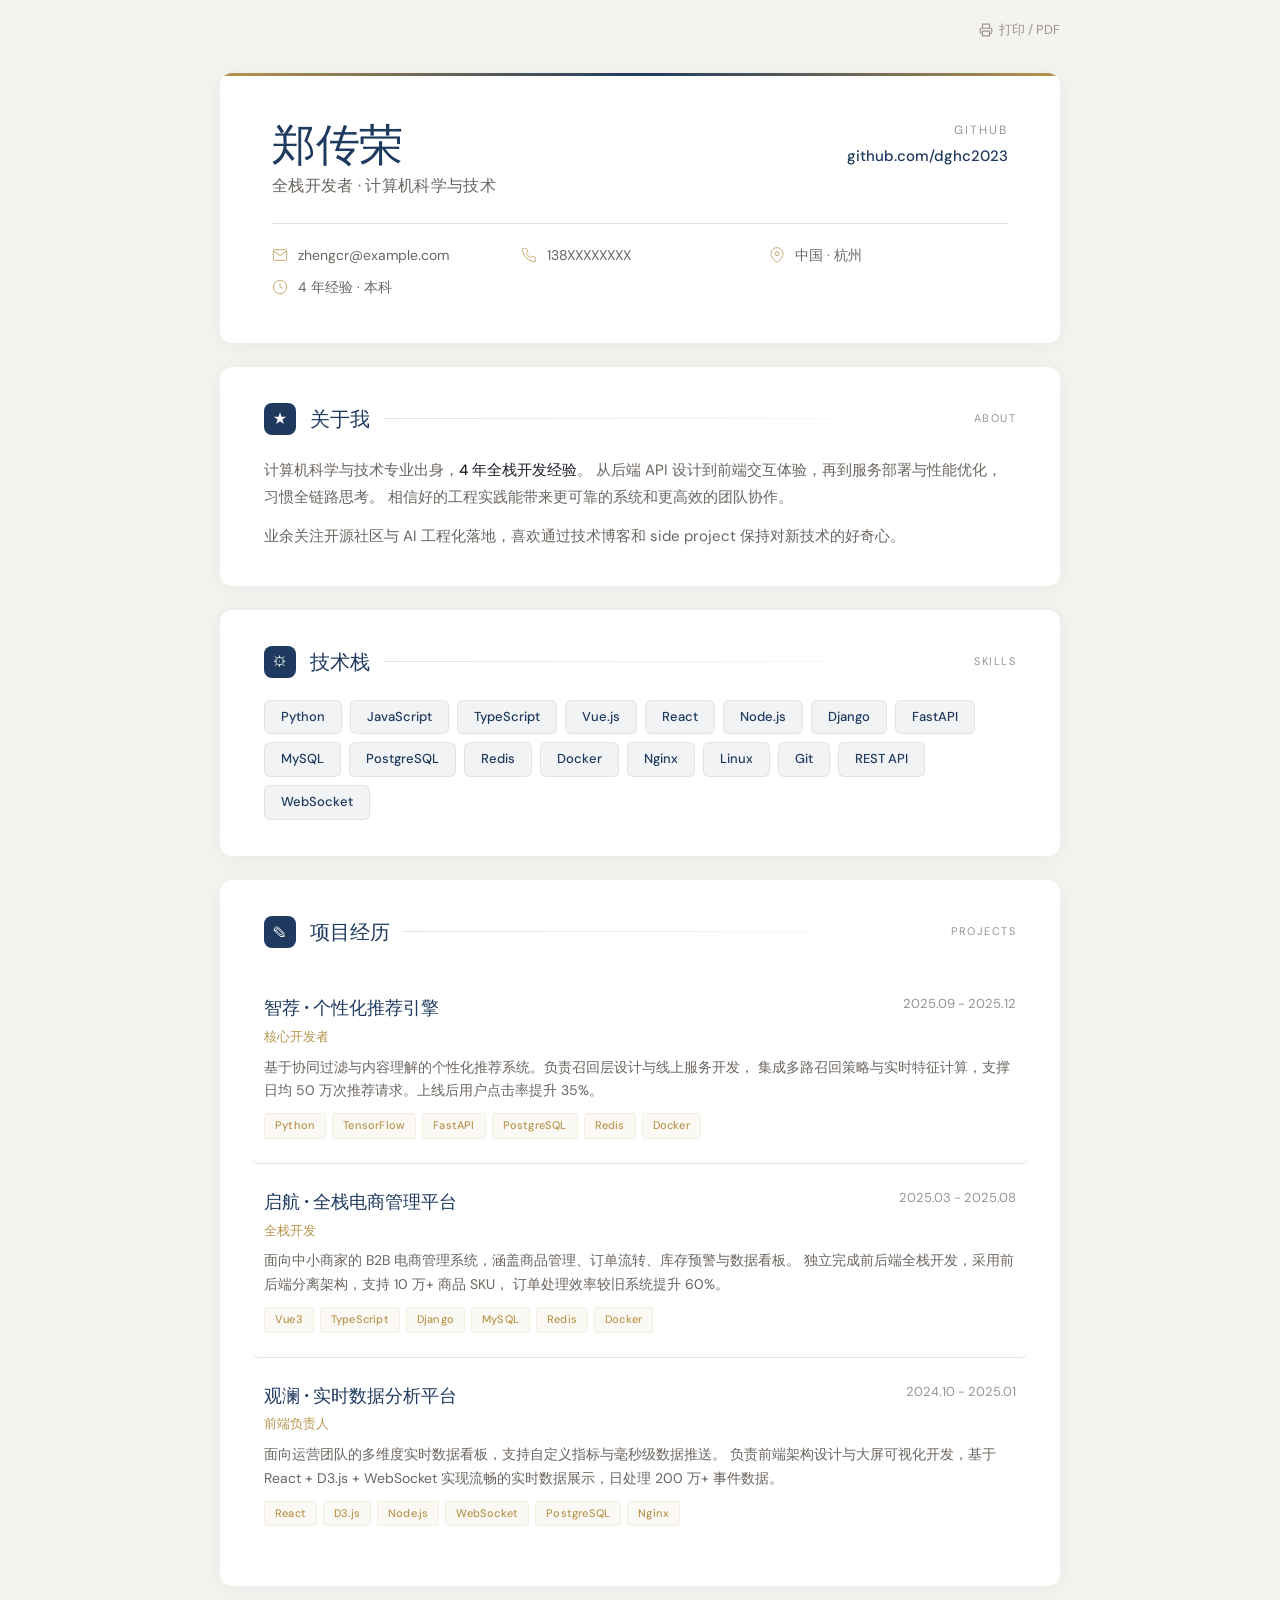
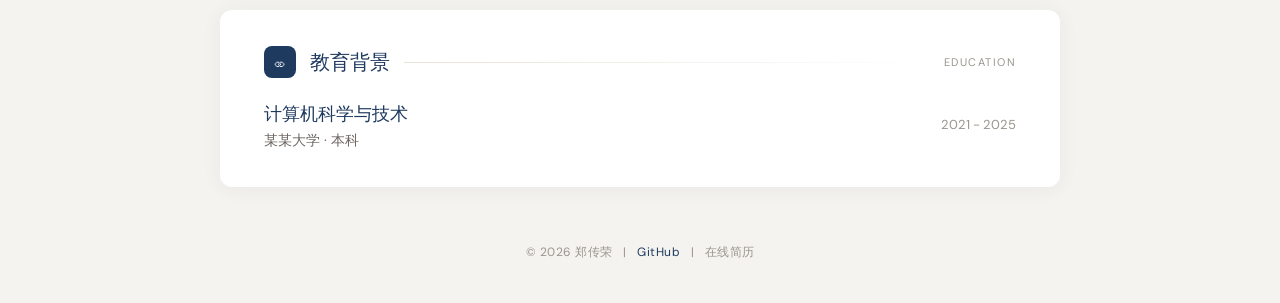
==== commit 78681109: "refactor: 轻奢商务风简历，浅色背景+深蓝金色点缀" ====
--- a/index.html
+++ b/index.html
@@ -3,422 +3,448 @@
 <head>
 <meta charset="UTF-8">
 <meta name="viewport" content="width=device-width,initial-scale=1.0">
-<title>郑传荣 · 简历</title>
+<title>郑传荣 · 个人简历</title>
 <link rel="preconnect" href="https://fonts.googleapis.com">
 <link rel="preconnect" href="https://fonts.gstatic.com" crossorigin>
-<link href="https://fonts.googleapis.com/css2?family=Playfair+Display:ital,wght@0,500;0,700;1,500&family=Outfit:wght@300;400;500;600&display=swap" rel="stylesheet">
+<link href="https://fonts.googleapis.com/css2?family=DM+Sans:opsz,wght@9..40,300;9..40,400;9..40,500;9..40,600&family=DM+Serif+Display:ital@0;1&display=swap" rel="stylesheet">
 <style>
 *,*::before,*::after{margin:0;padding:0;box-sizing:border-box}
-html{scroll-behavior:smooth;scrollbar-width:thin;scrollbar-color:#c89b6440 transparent}
 
 :root{
-  --bg:#0b0a0c;
-  --surface:#141316;
-  --surface-hover:#1c1b1e;
-  --accent:#c89b64;
-  --accent-dim:#8a734a;
-  --accent-glow:rgba(200,155,100,0.12);
-  --text:#ece8e2;
-  --text-secondary:#8a8680;
-  --border:rgba(200,155,100,0.12);
-  --radius:20px;
-  --font-serif:'Playfair Display',Georgia,serif;
-  --font-sans:'Outfit','Segoe UI',sans-serif;
-}
-
+  --bg:#f5f3ef;
+  --card:#ffffff;
+  --navy:#1e3a5f;
+  --navy-light:#2c5282;
+  --gold:#b8954e;
+  --gold-light:#d4b06a;
+  --text:#1e1e2a;
+  --text-secondary:#6b6560;
+  --text-muted:#99948e;
+  --border:#e8e3da;
+  --shadow:0 2px 20px rgba(30,58,95,0.06);
+  --shadow-hover:0 12px 40px rgba(30,58,95,0.10);
+  --radius:12px;
+  --font-serif:'DM Serif Display',Georgia,serif;
+  --font-sans:'DM Sans','Segoe UI',sans-serif;
+}
+
+html{scroll-behavior:smooth}
 body{
   font-family:var(--font-sans);
   background:var(--bg);
   color:var(--text);
-  line-height:1.7;
+  line-height:1.6;
   -webkit-font-smoothing:antialiased;
-  overflow-x:hidden;
-}
-
-/* ─── noise overlay ─── */
-body::before{
-  content:'';position:fixed;inset:0;
-  background-image:url("data:image/svg+xml,%3Csvg viewBox='0 0 256 256' xmlns='http://www.w3.org/2000/svg'%3E%3Cfilter id='n'%3E%3CfeTurbulence type='fractalNoise' baseFrequency='0.9' numOctaves='4' stitchTiles='stitch'/%3E%3C/filter%3E%3Crect width='100%25' height='100%25' filter='url(%23n)' opacity='0.035'/%3E%3C/svg%3E");
-  background-repeat:repeat;background-size:256px 256px;
-  pointer-events:none;z-index:9999;
-}
-
-/* ─── scrollbar ─── */
-::-webkit-scrollbar{width:6px}
-::-webkit-scrollbar-track{background:transparent}
-::-webkit-scrollbar-thumb{background:var(--accent-dim);border-radius:3px}
+  min-height:100vh;
+}
 
 /* ─── container ─── */
-.container{max-width:920px;margin:0 auto;padding:0 28px}
-
-/* ─── hero ─── */
-.hero{
-  min-height:100vh;display:flex;flex-direction:column;justify-content:center;
-  padding:120px 0 80px;position:relative;
-}
-.hero::after{
-  content:'';position:absolute;bottom:0;left:10%;right:10%;
-  height:1px;background:linear-gradient(90deg,transparent,var(--accent),transparent);
-}
-
-.hero-label{
-  font-size:13px;letter-spacing:4px;text-transform:uppercase;
-  color:var(--accent);margin-bottom:24px;font-weight:500;
-}
-
-.hero h1{
-  font-family:var(--font-serif);font-size:clamp(56px,9vw,120px);
-  font-weight:700;line-height:0.95;letter-spacing:-3px;
-  margin-bottom:16px;
-}
-.hero h1 .accent{color:var(--accent);font-style:italic}
-
-.hero-sub{
-  font-size:clamp(18px,2.2vw,24px);color:var(--text-secondary);
-  max-width:560px;margin-bottom:40px;font-weight:300;line-height:1.5;
-}
-
-/* ─── contact bar ─── */
-.contact-bar{
-  display:flex;flex-wrap:wrap;gap:12px;
-}
-.contact-bar a,.contact-bar span{
-  display:inline-flex;align-items:center;gap:8px;
-  padding:10px 20px;border-radius:100px;
-  border:1px solid var(--border);
-  color:var(--text-secondary);text-decoration:none;
-  font-size:14px;font-weight:400;
-  transition:all .3s ease;cursor:default;
-}
-.contact-bar a{cursor:pointer}
-.contact-bar a:hover{
-  border-color:var(--accent);color:var(--accent);
-  background:var(--accent-glow);transform:translateY(-2px);
-}
-.contact-bar svg{width:16px;height:16px;flex-shrink:0}
+.container{max-width:888px;margin:0 auto;padding:0 24px}
+
+/* ─── top bar ─── */
+.top-bar{
+  padding:20px 0;margin-bottom:12px;
+  display:flex;justify-content:flex-end;align-items:center;
+}
+.top-bar a{
+  font-size:13px;color:var(--text-muted);text-decoration:none;
+  display:inline-flex;align-items:center;gap:6px;
+  transition:color .2s;
+}
+.top-bar a:hover{color:var(--navy)}
+
+/* ─── header card ─── */
+.header-card{
+  background:var(--card);
+  border-radius:var(--radius);
+  box-shadow:var(--shadow);
+  padding:48px 52px 44px;
+  margin-bottom:24px;
+  position:relative;overflow:hidden;
+}
+.header-card::before{
+  content:'';position:absolute;top:0;left:0;right:0;height:3px;
+  background:linear-gradient(90deg,var(--gold),var(--navy),var(--gold));
+}
+.header-top{
+  display:flex;justify-content:space-between;align-items:flex-start;
+  flex-wrap:wrap;gap:20px;
+}
+.name-title h1{
+  font-family:var(--font-serif);font-size:44px;font-weight:400;
+  color:var(--navy);letter-spacing:-0.5px;line-height:1.1;
+}
+.name-title .sub{
+  font-size:16px;color:var(--text-secondary);
+  margin-top:4px;font-weight:400;letter-spacing:0.3px;
+}
+.header-right{text-align:right;flex-shrink:0}
+.header-right .label{
+  font-size:12px;color:var(--text-muted);
+  text-transform:uppercase;letter-spacing:2px;margin-bottom:4px;
+}
+.header-right .value{
+  font-size:15px;color:var(--navy);font-weight:500;
+}
+.contact-grid{
+  display:grid;
+  grid-template-columns:repeat(auto-fit,minmax(180px,1fr));
+  gap:10px;margin-top:24px;padding-top:20px;
+  border-top:1px solid var(--border);
+}
+.contact-item{
+  display:flex;align-items:center;gap:10px;
+  font-size:14px;color:var(--text-secondary);text-decoration:none;
+  transition:color .2s;
+}
+.contact-item svg{
+  width:16px;height:16px;flex-shrink:0;
+  color:var(--gold);opacity:0.8;
+}
+.contact-item:hover{color:var(--navy)}
+.contact-item:hover svg{opacity:1}
 
 /* ─── section ─── */
-.section{margin-bottom:80px}
-.section-header{
-  display:flex;align-items:center;gap:16px;margin-bottom:40px;
-}
-.section-number{
-  font-family:var(--font-serif);font-size:14px;color:var(--accent);
-  font-style:italic;font-weight:500;
-}
-.section-line{
+section{margin-bottom:24px}
+.section-card{
+  background:var(--card);
+  border-radius:var(--radius);
+  box-shadow:var(--shadow);
+  padding:36px 44px;
+}
+.section-head{
+  display:flex;align-items:center;gap:14px;margin-bottom:22px;
+}
+.section-head .icon{
+  width:32px;height:32px;border-radius:8px;
+  background:var(--navy);color:white;
+  display:flex;align-items:center;justify-content:center;
+  font-size:14px;flex-shrink:0;
+}
+.section-head h2{
+  font-family:var(--font-serif);font-size:20px;font-weight:400;
+  color:var(--navy);
+}
+.section-head .line{
   flex:1;height:1px;
   background:linear-gradient(90deg,var(--border),transparent);
 }
-.section-title{
-  font-family:var(--font-serif);font-size:28px;font-weight:700;
-  letter-spacing:-0.5px;
+.section-head .badge{
+  font-size:11px;color:var(--text-muted);
+  font-family:var(--font-sans);
+  text-transform:uppercase;letter-spacing:1.5px;
 }
 
 /* ─── about ─── */
 .about-text{
-  font-size:17px;color:var(--text-secondary);line-height:1.8;
-  max-width:720px;font-weight:300;
+  font-size:15px;color:var(--text-secondary);line-height:1.8;font-weight:400;
 }
 .about-text strong{color:var(--text);font-weight:500}
 
 /* ─── skills ─── */
-.skills-grid{
-  display:grid;grid-template-columns:repeat(auto-fill,minmax(130px,1fr));
-  gap:12px;
-}
-.skill-item{
-  padding:14px 18px;border-radius:12px;
-  background:var(--surface);border:1px solid var(--border);
-  text-align:center;font-size:14px;font-weight:500;
-  transition:all .35s cubic-bezier(.22,1,.36,1);cursor:default;
-}
-.skill-item:hover{
-  border-color:var(--accent);background:var(--accent-glow);
-  transform:translateY(-4px);color:var(--accent);
-  box-shadow:0 8px 32px rgba(200,155,100,0.1);
+.skills-wrap{display:flex;flex-wrap:wrap;gap:8px}
+.skill-tag{
+  padding:6px 16px;border-radius:6px;
+  font-size:13px;font-weight:500;color:var(--navy);
+  background:rgba(30,58,95,0.06);
+  border:1px solid rgba(30,58,95,0.08);
+  transition:all .25s ease;cursor:default;
+}
+.skill-tag:hover{
+  background:var(--navy);color:white;
+  transform:translateY(-2px);
+  box-shadow:0 4px 12px rgba(30,58,95,0.15);
 }
 
 /* ─── projects ─── */
-.project-card{
-  background:var(--surface);border-radius:var(--radius);
-  border:1px solid var(--border);padding:32px 36px;margin-bottom:20px;
-  transition:all .5s cubic-bezier(.22,1,.36,1);
-  position:relative;overflow:hidden;
-}
-.project-card::before{
-  content:'';position:absolute;top:0;left:0;right:0;height:2px;
-  background:linear-gradient(90deg,transparent,var(--accent),transparent);
-  opacity:0;transition:opacity .5s ease;
-}
-.project-card:hover::before{opacity:1}
-.project-card:hover{
-  border-color:var(--accent-dim);transform:translateY(-4px);
-  box-shadow:0 20px 60px rgba(0,0,0,0.3);
-}
-.project-card:last-child{margin-bottom:0}
-
-.project-card .num{
-  font-family:var(--font-serif);font-size:13px;color:var(--accent-dim);
-  margin-bottom:8px;font-style:italic;
-}
-.project-card h3{
-  font-family:var(--font-serif);font-size:22px;font-weight:700;
-  margin-bottom:4px;
-}
-.project-card .sub{
-  font-size:13px;color:var(--accent);margin-bottom:14px;font-weight:500;
-  letter-spacing:0.3px;
-}
-.project-card p{
-  font-size:15px;color:var(--text-secondary);
-  line-height:1.7;font-weight:300;
+.project-item{
+  padding:24px 0;border-bottom:1px solid var(--border);
+  transition:all .3s ease;border-radius:8px;margin:0 -12px;
+  padding:24px 12px;
+}
+.project-item:last-child{border-bottom:none}
+.project-item:hover{
+  background:rgba(30,58,95,0.02);
+}
+.project-top{
+  display:flex;justify-content:space-between;align-items:flex-start;
+  flex-wrap:wrap;gap:6px;margin-bottom:4px;
+}
+.project-top h3{
+  font-family:var(--font-serif);font-size:18px;font-weight:400;
+  color:var(--navy);
+}
+.project-top .date{
+  font-size:13px;color:var(--text-muted);white-space:nowrap;
+}
+.project-item .role{
+  font-size:13px;color:var(--gold);font-weight:500;margin-bottom:8px;
+}
+.project-item p{
+  font-size:14px;color:var(--text-secondary);line-height:1.7;
 }
 .project-tags{
-  display:flex;flex-wrap:wrap;gap:8px;margin-top:16px;
+  display:flex;flex-wrap:wrap;gap:6px;margin-top:10px;
 }
 .project-tags span{
-  font-size:12px;padding:4px 12px;border-radius:6px;
-  background:rgba(200,155,100,0.08);color:var(--accent-dim);
-  border:1px solid rgba(200,155,100,0.1);font-weight:500;
-}
+  font-size:11px;padding:3px 10px;border-radius:4px;
+  background:rgba(184,149,78,0.06);
+  color:var(--gold);
+  border:1px solid rgba(184,149,78,0.12);
+  font-weight:500;letter-spacing:0.2px;
+}
+
+/* ─── education ─── */
+.edu-item{
+  display:flex;justify-content:space-between;align-items:center;
+  flex-wrap:wrap;gap:8px;
+}
+.edu-item h3{
+  font-family:var(--font-serif);font-size:18px;font-weight:400;
+  color:var(--navy);
+}
+.edu-item .meta{font-size:14px;color:var(--text-secondary)}
+.edu-item .date{font-size:13px;color:var(--text-muted)}
 
 /* ─── footer ─── */
 footer{
-  text-align:center;padding:60px 0 40px;
-  border-top:1px solid var(--border);
-}
-footer p{font-size:13px;color:var(--text-secondary)}
-footer a{color:var(--accent);text-decoration:none}
+  text-align:center;padding:32px 0 40px;
+}
+footer p{
+  font-size:12px;color:var(--text-muted);letter-spacing:0.5px;
+}
+footer a{color:var(--navy);text-decoration:none}
 footer a:hover{text-decoration:underline}
-footer .heart{color:#c89b64}
-
-/* ─── reveal animation ─── */
-.reveal{opacity:0;transform:translateY(30px);transition:all .8s cubic-bezier(.22,1,.36,1)}
+
+/* ─── reveal ─── */
+.reveal{opacity:0;transform:translateY(20px);transition:all .7s cubic-bezier(.22,1,.36,1)}
 .reveal.visible{opacity:1;transform:translateY(0)}
-.reveal-delay-1{transition-delay:.1s}
-.reveal-delay-2{transition-delay:.2s}
-.reveal-delay-3{transition-delay:.3s}
-.reveal-delay-4{transition-delay:.4s}
-.reveal-delay-5{transition-delay:.5s}
-
-/* ─── hero stagger ─── */
-.hero-stagger{opacity:0;transform:translateY(24px);animation:heroFadeIn .8s cubic-bezier(.22,1,.36,1) forwards}
-.hero-stagger:nth-child(1){animation-delay:.2s}
-.hero-stagger:nth-child(2){animation-delay:.4s}
-.hero-stagger:nth-child(3){animation-delay:.6s}
-.hero-stagger:nth-child(4){animation-delay:.8s}
-
-@keyframes heroFadeIn{to{opacity:1;transform:translateY(0)}}
-
-/* ─── floating particles ─── */
-.particles{position:fixed;inset:0;pointer-events:none;z-index:0}
-.particle{
-  position:absolute;width:3px;height:3px;
-  background:var(--accent);border-radius:50%;
-  opacity:0;animation:particleFade 12s infinite;
-}
-@keyframes particleFade{
-  0%{opacity:0;transform:translateY(100vh) scale(0)}
-  20%{opacity:0.4}
-  80%{opacity:0.4}
-  100%{opacity:0;transform:translateY(-10vh) scale(1)}
-}
-.particle:nth-child(1){left:15%;animation-delay:0s;animation-duration:14s}
-.particle:nth-child(2){left:35%;animation-delay:2s;animation-duration:11s;width:2px;height:2px}
-.particle:nth-child(3){left:55%;animation-delay:5s;animation-duration:16s}
-.particle:nth-child(4){left:75%;animation-delay:1s;animation-duration:13s;width:2px;height:2px}
-.particle:nth-child(5){left:90%;animation-delay:4s;animation-duration:15s}
-.particle:nth-child(6){left:45%;animation-delay:7s;animation-duration:12s}
-.particle:nth-child(7){left:25%;animation-delay:3s;animation-duration:18s}
-.particle:nth-child(8){left:65%;animation-delay:6s;animation-duration:10s;width:2px;height:2px}
+.reveal-d1{transition-delay:.1s}
+.reveal-d2{transition-delay:.2s}
+.reveal-d3{transition-delay:.3s}
 
 /* ─── responsive ─── */
 @media(max-width:640px){
-  .container{padding:0 20px}
-  .hero{padding:100px 0 60px;min-height:auto}
-  .hero h1{font-size:52px;letter-spacing:-1.5px}
-  .hero-sub{font-size:17px}
-  .contact-bar{gap:8px}
-  .contact-bar a,.contact-bar span{padding:8px 14px;font-size:13px}
-  .section-title{font-size:24px}
-  .project-card{padding:24px}
-  .project-card h3{font-size:19px}
-  .skills-grid{grid-template-columns:repeat(auto-fill,minmax(100px,1fr))}
-}
-
-@media(max-width:480px){
-  .hero h1{font-size:40px}
-  .contact-bar a,.contact-bar span{width:100%;justify-content:center}
+  .container{padding:0 16px}
+  .header-card{padding:28px 24px}
+  .header-top{flex-direction:column}
+  .header-right{text-align:left}
+  .name-title h1{font-size:32px}
+  .contact-grid{grid-template-columns:1fr}
+  .section-card{padding:24px 20px}
+  .project-item{margin:0;padding:20px 0}
+  .section-head .icon{width:28px;height:28px;font-size:12px}
+}
+
+@media print{
+  body{background:white}
+  .header-card,.section-card{box-shadow:none;border:1px solid var(--border);border-radius:4px}
+  .reveal{opacity:1;transform:none}
 }
 </style>
 </head>
 <body>
 
-<div class="particles" aria-hidden="true">
-  <div class="particle"></div>
-  <div class="particle"></div>
-  <div class="particle"></div>
-  <div class="particle"></div>
-  <div class="particle"></div>
-  <div class="particle"></div>
-  <div class="particle"></div>
-  <div class="particle"></div>
+<div class="container">
+
+  <!-- top -->
+  <div class="top-bar reveal">
+    <a href="#" onclick="window.print()">
+      <svg width="14" height="14" viewBox="0 0 24 24" fill="none" stroke="currentColor" stroke-width="2"><path d="M6 9V2h12v7M6 18H4a2 2 0 01-2-2v-5a2 2 0 012-2h16a2 2 0 012 2v5a2 2 0 01-2 2h-2"/><path d="M6 14h12v8H6z"/></svg>
+      打印 / PDF
+    </a>
+  </div>
+
+  <!-- ═══ HEADER ═══ -->
+  <header class="header-card reveal">
+    <div class="header-top">
+      <div class="name-title">
+        <h1>郑传荣</h1>
+        <div class="sub">全栈开发者 · 计算机科学与技术</div>
+      </div>
+      <div class="header-right">
+        <div class="label">GitHub</div>
+        <div class="value">
+          <a href="https://github.com/dghc2023" target="_blank" style="color:var(--navy);text-decoration:none">github.com/dghc2023</a>
+        </div>
+      </div>
+    </div>
+
+    <div class="contact-grid">
+      <a href="mailto:zhengcr@example.com" class="contact-item">
+        <svg viewBox="0 0 24 24" fill="none" stroke="currentColor" stroke-width="1.5"><path d="M4 4h16c1.1 0 2 .9 2 2v12c0 1.1-.9 2-2 2H4c-1.1 0-2-.9-2-2V6c0-1.1.9-2 2-2z"/><polyline points="22,6 12,13 2,6"/></svg>
+        zhengcr@example.com
+      </a>
+      <a href="tel:+86138XXXXXXXX" class="contact-item">
+        <svg viewBox="0 0 24 24" fill="none" stroke="currentColor" stroke-width="1.5"><path d="M22 16.92v3a2 2 0 01-2.18 2 19.8 19.8 0 01-8.63-3.07 19.5 19.5 0 01-6-6 19.8 19.8 0 01-3.07-8.67A2 2 0 014.11 2h3a2 2 0 012 1.72 12.84 12.84 0 00.7 2.81 2 2 0 01-.45 2.11L8.09 9.91a16 16 0 006 6l1.27-1.27a2 2 0 012.11-.45 12.84 12.84 0 002.81.7A2 2 0 0122 16.92z"/></svg>
+        138XXXXXXXX
+      </a>
+      <span class="contact-item">
+        <svg viewBox="0 0 24 24" fill="none" stroke="currentColor" stroke-width="1.5"><path d="M21 10c0 7-9 13-9 13s-9-6-9-13a9 9 0 0118 0z"/><circle cx="12" cy="10" r="3"/></svg>
+        中国 · 杭州
+      </span>
+      <span class="contact-item">
+        <svg viewBox="0 0 24 24" fill="none" stroke="currentColor" stroke-width="1.5"><circle cx="12" cy="12" r="10"/><path d="M12 6v6l4 2"/></svg>
+        4 年经验 · 本科
+      </span>
+    </div>
+  </header>
+
+  <!-- ═══ ABOUT ═══ -->
+  <section class="reveal reveal-d1">
+    <div class="section-card">
+      <div class="section-head">
+        <div class="icon">&#9733;</div>
+        <h2>关于我</h2>
+        <span class="line"></span>
+        <span class="badge">About</span>
+      </div>
+      <div class="about-text">
+        <p>
+          计算机科学与技术专业出身，<strong>4 年全栈开发经验</strong>。
+          从后端 API 设计到前端交互体验，再到服务部署与性能优化，习惯全链路思考。
+          相信好的工程实践能带来更可靠的系统和更高效的团队协作。
+        </p>
+        <p style="margin-top:12px">
+          业余关注开源社区与 AI 工程化落地，喜欢通过技术博客和 side project 保持对新技术的好奇心。
+        </p>
+      </div>
+    </div>
+  </section>
+
+  <!-- ═══ SKILLS ═══ -->
+  <section class="reveal reveal-d1">
+    <div class="section-card">
+      <div class="section-head">
+        <div class="icon">&#9881;</div>
+        <h2>技术栈</h2>
+        <span class="line"></span>
+        <span class="badge">Skills</span>
+      </div>
+      <div class="skills-wrap">
+        <span class="skill-tag">Python</span>
+        <span class="skill-tag">JavaScript</span>
+        <span class="skill-tag">TypeScript</span>
+        <span class="skill-tag">Vue.js</span>
+        <span class="skill-tag">React</span>
+        <span class="skill-tag">Node.js</span>
+        <span class="skill-tag">Django</span>
+        <span class="skill-tag">FastAPI</span>
+        <span class="skill-tag">MySQL</span>
+        <span class="skill-tag">PostgreSQL</span>
+        <span class="skill-tag">Redis</span>
+        <span class="skill-tag">Docker</span>
+        <span class="skill-tag">Nginx</span>
+        <span class="skill-tag">Linux</span>
+        <span class="skill-tag">Git</span>
+        <span class="skill-tag">REST API</span>
+        <span class="skill-tag">WebSocket</span>
+      </div>
+    </div>
+  </section>
+
+  <!-- ═══ PROJECTS ═══ -->
+  <section class="reveal reveal-d2">
+    <div class="section-card">
+      <div class="section-head">
+        <div class="icon">&#9998;</div>
+        <h2>项目经历</h2>
+        <span class="line"></span>
+        <span class="badge">Projects</span>
+      </div>
+
+      <div class="project-item">
+        <div class="project-top">
+          <h3>智荐 · 个性化推荐引擎</h3>
+          <span class="date">2025.09 - 2025.12</span>
+        </div>
+        <div class="role">核心开发者</div>
+        <p>
+          基于协同过滤与内容理解的个性化推荐系统。负责召回层设计与线上服务开发，
+          集成多路召回策略与实时特征计算，支撑日均 50 万次推荐请求。上线后用户点击率提升 35%。
+        </p>
+        <div class="project-tags">
+          <span>Python</span><span>TensorFlow</span><span>FastAPI</span>
+          <span>PostgreSQL</span><span>Redis</span><span>Docker</span>
+        </div>
+      </div>
+
+      <div class="project-item">
+        <div class="project-top">
+          <h3>启航 · 全栈电商管理平台</h3>
+          <span class="date">2025.03 - 2025.08</span>
+        </div>
+        <div class="role">全栈开发</div>
+        <p>
+          面向中小商家的 B2B 电商管理系统，涵盖商品管理、订单流转、库存预警与数据看板。
+          独立完成前后端全栈开发，采用前后端分离架构，支持 10 万+ 商品 SKU，
+          订单处理效率较旧系统提升 60%。
+        </p>
+        <div class="project-tags">
+          <span>Vue3</span><span>TypeScript</span><span>Django</span>
+          <span>MySQL</span><span>Redis</span><span>Docker</span>
+        </div>
+      </div>
+
+      <div class="project-item">
+        <div class="project-top">
+          <h3>观澜 · 实时数据分析平台</h3>
+          <span class="date">2024.10 - 2025.01</span>
+        </div>
+        <div class="role">前端负责人</div>
+        <p>
+          面向运营团队的多维度实时数据看板，支持自定义指标与毫秒级数据推送。
+          负责前端架构设计与大屏可视化开发，基于 React + D3.js + WebSocket
+          实现流畅的实时数据展示，日处理 200 万+ 事件数据。
+        </p>
+        <div class="project-tags">
+          <span>React</span><span>D3.js</span><span>Node.js</span>
+          <span>WebSocket</span><span>PostgreSQL</span><span>Nginx</span>
+        </div>
+      </div>
+    </div>
+  </section>
+
+  <!-- ═══ EDUCATION ═══ -->
+  <section class="reveal reveal-d3">
+    <div class="section-card">
+      <div class="section-head">
+        <div class="icon">&#9901;</div>
+        <h2>教育背景</h2>
+        <span class="line"></span>
+        <span class="badge">Education</span>
+      </div>
+      <div class="edu-item">
+        <div>
+          <h3>计算机科学与技术</h3>
+          <div class="meta">某某大学 · 本科</div>
+        </div>
+        <div class="date">2021 - 2025</div>
+      </div>
+    </div>
+  </section>
+
+  <!-- ═══ FOOTER ═══ -->
+  <footer>
+    <p>
+      &copy; 2026 郑传荣 &nbsp;&nbsp;|&nbsp;&nbsp;
+      <a href="https://github.com/dghc2023" target="_blank">GitHub</a>
+      &nbsp;&nbsp;|&nbsp;&nbsp;
+      在线简历
+    </p>
+  </footer>
+
 </div>
 
-<!-- ═══ HERO ═══ -->
-<section class="hero">
-  <div class="container">
-    <div class="hero-stagger">
-      <div class="hero-label">Portfolio &middot; 2026</div>
-    </div>
-    <div class="hero-stagger">
-      <h1>
-        郑传<br>
-        <span class="accent">荣</span>
-      </h1>
-    </div>
-    <div class="hero-stagger">
-      <p class="hero-sub">
-        全栈开发者，专注于构建有温度的<br class="mobile-break">数字产品与高效系统。
-      </p>
-    </div>
-    <div class="hero-stagger">
-      <div class="contact-bar">
-        <a href="mailto:zhengcr@example.com">
-          <svg viewBox="0 0 24 24" fill="none" stroke="currentColor" stroke-width="1.5"><path d="M4 4h16c1.1 0 2 .9 2 2v12c0 1.1-.9 2-2 2H4c-1.1 0-2-.9-2-2V6c0-1.1.9-2 2-2z"/><polyline points="22,6 12,13 2,6"/></svg>
-          zhengcr@example.com
-        </a>
-        <a href="https://github.com/dghc2023" target="_blank">
-          <svg viewBox="0 0 24 24" fill="currentColor"><path d="M12 0C5.37 0 0 5.37 0 12c0 5.31 3.435 9.795 8.205 11.385.6.105.825-.255.825-.57 0-.285-.015-1.23-.015-2.235-3.015.555-3.795-.735-4.035-1.41-.135-.345-.72-1.41-1.23-1.695-.42-.225-1.02-.78-.015-.795.945-.015 1.62.87 1.845 1.23 1.08 1.815 2.805 1.305 3.495.99.105-.78.42-1.305.765-1.605-2.67-.3-5.46-1.335-5.46-5.925 0-1.305.465-2.385 1.23-3.225-.12-.3-.54-1.53.12-3.18 0 0 1.005-.315 3.3 1.23.96-.27 1.98-.405 3-.405s2.04.135 3 .405c2.295-1.56 3.3-1.23 3.3-1.23.66 1.65.24 2.88.12 3.18.765.84 1.23 1.905 1.23 3.225 0 4.605-2.805 5.625-5.475 5.925.435.375.81 1.095.81 2.22 0 1.605-.015 2.895-.015 3.3 0 .315.225.69.825.57A12.02 12.02 0 0 0 24 12c0-6.63-5.37-12-12-12z"/></svg>
-          dghc2023
-        </a>
-        <span>
-          <svg viewBox="0 0 24 24" fill="none" stroke="currentColor" stroke-width="1.5"><path d="M21 10c0 7-9 13-9 13s-9-6-9-13a9 9 0 0 1 18 0z"/><circle cx="12" cy="10" r="3"/></svg>
-          中国 · 杭州
-        </span>
-      </div>
-    </div>
-  </div>
-</section>
-
-<!-- ═══ ABOUT ═══ -->
-<section class="section container">
-  <div class="section-header reveal">
-    <span class="section-number">01</span>
-    <span class="section-line"></span>
-    <h2 class="section-title">关于我</h2>
-  </div>
-  <div class="about-text reveal reveal-delay-1">
-    <p>
-      计算机科学与技术专业出身，<strong>3 年全栈开发经验</strong>。
-      从后端 API 到前端交互，再到部署运维，习惯全链路思考。
-      相信好的代码不只是能跑——还要<strong>易读、可维护、有温度</strong>。
-    </p>
-    <br>
-    <p>
-      工作之余喜欢折腾开源项目、研究 AI 应用落地，
-      也爱摄影和骑行。编程于我，既是职业，也是表达方式。
-    </p>
-  </div>
-</section>
-
-<!-- ═══ SKILLS ═══ -->
-<section class="section container">
-  <div class="section-header reveal">
-    <span class="section-number">02</span>
-    <span class="section-line"></span>
-    <h2 class="section-title">技术栈</h2>
-  </div>
-  <div class="skills-grid">
-    <div class="skill-item reveal reveal-delay-0">Python</div>
-    <div class="skill-item reveal reveal-delay-1">JavaScript</div>
-    <div class="skill-item reveal reveal-delay-2">TypeScript</div>
-    <div class="skill-item reveal reveal-delay-3">Vue.js</div>
-    <div class="skill-item reveal reveal-delay-4">React</div>
-    <div class="skill-item reveal reveal-delay-5">Node.js</div>
-    <div class="skill-item reveal reveal-delay-0">Django</div>
-    <div class="skill-item reveal reveal-delay-1">FastAPI</div>
-    <div class="skill-item reveal reveal-delay-2">MySQL</div>
-    <div class="skill-item reveal reveal-delay-3">PostgreSQL</div>
-    <div class="skill-item reveal reveal-delay-4">Docker</div>
-    <div class="skill-item reveal reveal-delay-5">Git</div>
-    <div class="skill-item reveal reveal-delay-0">Linux</div>
-    <div class="skill-item reveal reveal-delay-1">REST API</div>
-    <div class="skill-item reveal reveal-delay-2">WebSocket</div>
-    <div class="skill-item reveal reveal-delay-3">Redis</div>
-  </div>
-</section>
-
-<!-- ═══ PROJECTS ═══ -->
-<section class="section container">
-  <div class="section-header reveal">
-    <span class="section-number">03</span>
-    <span class="section-line"></span>
-    <h2 class="section-title">项目经历</h2>
-  </div>
-
-  <div class="project-card reveal reveal-delay-1">
-    <div class="num">001</div>
-    <h3>智荐 · 个性化推荐引擎</h3>
-    <div class="sub">深度学习 · 推荐系统</div>
-    <p>
-      基于协同过滤与内容理解搭建的个性化推荐系统。支持多路召回、实时特征计算与 A/B 实验。
-      上线后用户点击率提升 35%，日活突破 5000，服务端平均响应时间控制在 80ms 以内。
-    </p>
-    <div class="project-tags">
-      <span>Python</span><span>TensorFlow</span><span>FastAPI</span>
-      <span>PostgreSQL</span><span>Redis</span><span>Docker</span>
-    </div>
-  </div>
-
-  <div class="project-card reveal reveal-delay-2">
-    <div class="num">002</div>
-    <h3>启航 · 全栈电商管理平台</h3>
-    <div class="sub">前后端分离 · 微服务架构</div>
-    <p>
-      面向中小商家的 B2B 电商管理系统，涵盖商品管理、订单流转、库存预警与数据看板。
-      采用前后端分离架构，支持 10 万+ 商品 SKU 的场景下订单处理效率提升 60%。
-    </p>
-    <div class="project-tags">
-      <span>Vue3</span><span>TypeScript</span><span>Django</span>
-      <span>MySQL</span><span>Redis</span><span>Docker</span>
-    </div>
-  </div>
-
-  <div class="project-card reveal reveal-delay-3">
-    <div class="num">003</div>
-    <h3>观澜 · 实时数据分析平台</h3>
-    <div class="sub">数据可视化 · WebSocket</div>
-    <p>
-      面向运营团队的多维度实时数据看板，支持自定义指标配置、毫秒级数据推送与交互式下钻分析。
-      基于 React + D3.js + WebSocket 实现流畅的大屏数据展示体验，日处理 200 万+ 事件数据。
-    </p>
-    <div class="project-tags">
-      <span>React</span><span>D3.js</span><span>Node.js</span>
-      <span>WebSocket</span><span>PostgreSQL</span><span>Nginx</span>
-    </div>
-  </div>
-</section>
-
-<!-- ═══ FOOTER ═══ -->
-<footer>
-  <p>
-    &copy; 2026 郑传荣 &nbsp;·&nbsp;
-    <span class="heart">&hearts;</span> Built with care &nbsp;·&nbsp;
-    <a href="https://github.com/dghc2023" target="_blank">GitHub</a>
-  </p>
-</footer>
-
 <script>
-const observer = new IntersectionObserver((entries)=>{
-  entries.forEach(entry=>{
+const observer=new IntersectionObserver(e=>{
+  e.forEach(entry=>{
     if(entry.isIntersecting){
       entry.target.classList.add('visible');
       observer.unobserve(entry.target);
     }
   });
-},{threshold:0.1,rootMargin:'0px 0px -40px 0px'});
+},{threshold:0.08});
 
 document.querySelectorAll('.reveal').forEach(el=>observer.observe(el));
 </script>
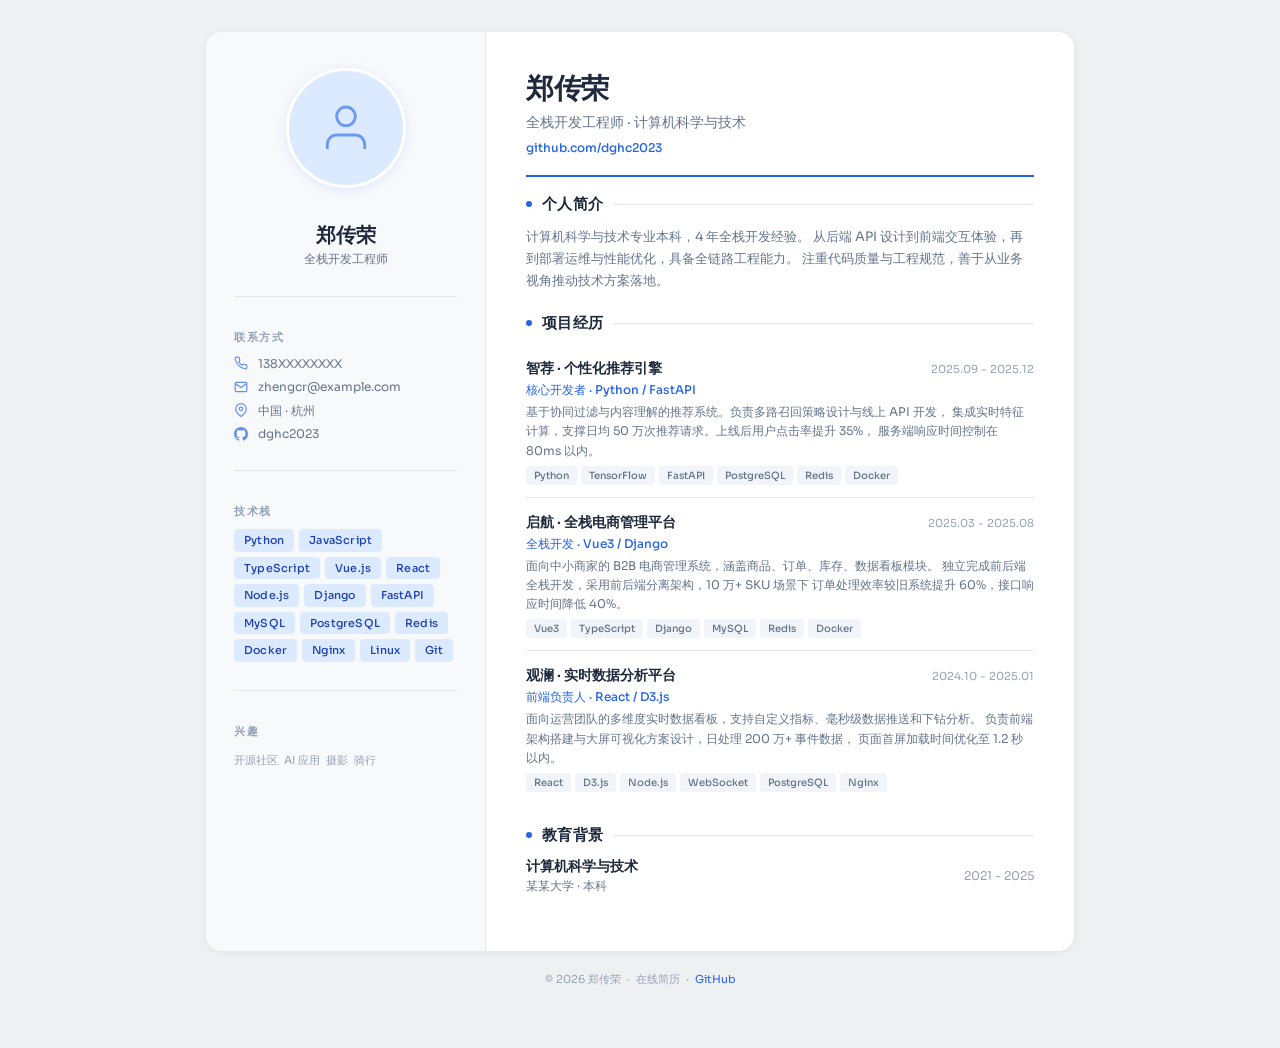
==== commit 9f2ad432: "refactor: 左右分栏程序员简历，左侧头像+技能+联系方式" ====
--- a/index.html
+++ b/index.html
@@ -6,447 +6,395 @@
 <title>郑传荣 · 个人简历</title>
 <link rel="preconnect" href="https://fonts.googleapis.com">
 <link rel="preconnect" href="https://fonts.gstatic.com" crossorigin>
-<link href="https://fonts.googleapis.com/css2?family=DM+Sans:opsz,wght@9..40,300;9..40,400;9..40,500;9..40,600&family=DM+Serif+Display:ital@0;1&display=swap" rel="stylesheet">
+<link href="https://fonts.googleapis.com/css2?family=Sora:wght@300;400;500;600;700&display=swap" rel="stylesheet">
 <style>
 *,*::before,*::after{margin:0;padding:0;box-sizing:border-box}
 
 :root{
-  --bg:#f5f3ef;
-  --card:#ffffff;
-  --navy:#1e3a5f;
-  --navy-light:#2c5282;
-  --gold:#b8954e;
-  --gold-light:#d4b06a;
-  --text:#1e1e2a;
-  --text-secondary:#6b6560;
-  --text-muted:#99948e;
-  --border:#e8e3da;
-  --shadow:0 2px 20px rgba(30,58,95,0.06);
-  --shadow-hover:0 12px 40px rgba(30,58,95,0.10);
-  --radius:12px;
-  --font-serif:'DM Serif Display',Georgia,serif;
-  --font-sans:'DM Sans','Segoe UI',sans-serif;
-}
-
-html{scroll-behavior:smooth}
+  --bg:#eef0f2;
+  --surface:#fff;
+  --sidebar:#f8f9fb;
+  --blue:#2563eb;
+  --blue-light:#dbeafe;
+  --blue-dark:#1e40af;
+  --text:#1e293b;
+  --text-secondary:#64748b;
+  --text-muted:#94a3b8;
+  --border:#e2e6ea;
+  --shadow:0 1px 8px rgba(0,0,0,0.06);
+}
+
 body{
-  font-family:var(--font-sans);
+  font-family:'Sora','Segoe UI',sans-serif;
   background:var(--bg);
   color:var(--text);
-  line-height:1.6;
+  line-height:1.5;
   -webkit-font-smoothing:antialiased;
-  min-height:100vh;
-}
-
-/* ─── container ─── */
-.container{max-width:888px;margin:0 auto;padding:0 24px}
-
-/* ─── top bar ─── */
-.top-bar{
-  padding:20px 0;margin-bottom:12px;
-  display:flex;justify-content:flex-end;align-items:center;
-}
-.top-bar a{
-  font-size:13px;color:var(--text-muted);text-decoration:none;
-  display:inline-flex;align-items:center;gap:6px;
-  transition:color .2s;
-}
-.top-bar a:hover{color:var(--navy)}
-
-/* ─── header card ─── */
-.header-card{
-  background:var(--card);
-  border-radius:var(--radius);
-  box-shadow:var(--shadow);
-  padding:48px 52px 44px;
-  margin-bottom:24px;
-  position:relative;overflow:hidden;
-}
-.header-card::before{
-  content:'';position:absolute;top:0;left:0;right:0;height:3px;
-  background:linear-gradient(90deg,var(--gold),var(--navy),var(--gold));
-}
-.header-top{
-  display:flex;justify-content:space-between;align-items:flex-start;
-  flex-wrap:wrap;gap:20px;
-}
-.name-title h1{
-  font-family:var(--font-serif);font-size:44px;font-weight:400;
-  color:var(--navy);letter-spacing:-0.5px;line-height:1.1;
-}
-.name-title .sub{
-  font-size:16px;color:var(--text-secondary);
-  margin-top:4px;font-weight:400;letter-spacing:0.3px;
-}
-.header-right{text-align:right;flex-shrink:0}
-.header-right .label{
-  font-size:12px;color:var(--text-muted);
-  text-transform:uppercase;letter-spacing:2px;margin-bottom:4px;
-}
-.header-right .value{
-  font-size:15px;color:var(--navy);font-weight:500;
-}
-.contact-grid{
-  display:grid;
-  grid-template-columns:repeat(auto-fit,minmax(180px,1fr));
-  gap:10px;margin-top:24px;padding-top:20px;
-  border-top:1px solid var(--border);
-}
-.contact-item{
+}
+
+/* ─── page ─── */
+.page{
+  max-width:900px;margin:32px auto;padding:0 16px;
+}
+
+/* ─── resume two-column ─── */
+.resume{
+  background:var(--surface);border-radius:16px;
+  box-shadow:var(--shadow);overflow:hidden;
+  display:grid;grid-template-columns:280px 1fr;
+  min-height:700px;
+}
+
+/* ═══ SIDEBAR ═══ */
+.sidebar{
+  background:var(--sidebar);padding:36px 28px;
+  border-right:1px solid var(--border);
+  display:flex;flex-direction:column;gap:24px;
+}
+
+/* avatar */
+.avatar-wrap{
+  text-align:center;
+}
+.avatar{
+  width:120px;height:120px;border-radius:50%;
+  background:var(--blue-light);
+  margin:0 auto 12px;
+  display:flex;align-items:center;justify-content:center;
+  overflow:hidden;
+  border:3px solid var(--surface);
+  box-shadow:0 2px 12px rgba(37,99,235,0.12);
+}
+.avatar svg{width:56px;height:56px;color:var(--blue);opacity:0.6;}
+.avatar img{width:100%;height:100%;object-fit:cover}
+
+.sidebar-name h1{
+  font-size:20px;font-weight:700;color:var(--text);
+  text-align:center;line-height:1.2;
+}
+.sidebar-name .title{
+  font-size:12px;color:var(--text-secondary);
+  text-align:center;margin-top:2px;font-weight:400;
+}
+
+/* sidebar section */
+.sb-section{margin-top:4px}
+.sb-section h3{
+  font-size:11px;text-transform:uppercase;
+  letter-spacing:1.5px;color:var(--text-muted);
+  margin-bottom:10px;font-weight:600;
+}
+
+/* contact */
+.sb-contact{display:flex;flex-direction:column;gap:8px}
+.sb-contact a,.sb-contact .sb-contact-item{
   display:flex;align-items:center;gap:10px;
-  font-size:14px;color:var(--text-secondary);text-decoration:none;
-  transition:color .2s;
-}
-.contact-item svg{
-  width:16px;height:16px;flex-shrink:0;
-  color:var(--gold);opacity:0.8;
-}
-.contact-item:hover{color:var(--navy)}
-.contact-item:hover svg{opacity:1}
-
-/* ─── section ─── */
-section{margin-bottom:24px}
-.section-card{
-  background:var(--card);
-  border-radius:var(--radius);
-  box-shadow:var(--shadow);
-  padding:36px 44px;
-}
-.section-head{
-  display:flex;align-items:center;gap:14px;margin-bottom:22px;
-}
-.section-head .icon{
-  width:32px;height:32px;border-radius:8px;
-  background:var(--navy);color:white;
-  display:flex;align-items:center;justify-content:center;
-  font-size:14px;flex-shrink:0;
-}
-.section-head h2{
-  font-family:var(--font-serif);font-size:20px;font-weight:400;
-  color:var(--navy);
-}
-.section-head .line{
-  flex:1;height:1px;
-  background:linear-gradient(90deg,var(--border),transparent);
-}
-.section-head .badge{
+  font-size:12px;color:var(--text-secondary);text-decoration:none;
+  line-height:1.3;transition:color .15s;
+}
+.sb-contact a:hover{color:var(--blue)}
+.sb-contact svg{
+  width:14px;height:14px;flex-shrink:0;
+  color:var(--blue);opacity:0.7;
+}
+
+/* skills in sidebar */
+.sb-skills{display:flex;flex-wrap:wrap;gap:5px}
+.sb-skill{
+  font-size:11px;padding:3px 10px;border-radius:4px;
+  background:var(--blue-light);color:var(--blue-dark);
+  font-weight:500;letter-spacing:0.2px;
+}
+
+/* interests */
+.sb-interests{display:flex;flex-wrap:wrap;gap:6px}
+.sb-interest{
   font-size:11px;color:var(--text-muted);
-  font-family:var(--font-sans);
-  text-transform:uppercase;letter-spacing:1.5px;
-}
-
-/* ─── about ─── */
-.about-text{
-  font-size:15px;color:var(--text-secondary);line-height:1.8;font-weight:400;
-}
-.about-text strong{color:var(--text);font-weight:500}
-
-/* ─── skills ─── */
-.skills-wrap{display:flex;flex-wrap:wrap;gap:8px}
-.skill-tag{
-  padding:6px 16px;border-radius:6px;
-  font-size:13px;font-weight:500;color:var(--navy);
-  background:rgba(30,58,95,0.06);
-  border:1px solid rgba(30,58,95,0.08);
-  transition:all .25s ease;cursor:default;
-}
-.skill-tag:hover{
-  background:var(--navy);color:white;
-  transform:translateY(-2px);
-  box-shadow:0 4px 12px rgba(30,58,95,0.15);
-}
-
-/* ─── projects ─── */
-.project-item{
-  padding:24px 0;border-bottom:1px solid var(--border);
-  transition:all .3s ease;border-radius:8px;margin:0 -12px;
-  padding:24px 12px;
-}
-.project-item:last-child{border-bottom:none}
-.project-item:hover{
-  background:rgba(30,58,95,0.02);
-}
-.project-top{
-  display:flex;justify-content:space-between;align-items:flex-start;
-  flex-wrap:wrap;gap:6px;margin-bottom:4px;
-}
-.project-top h3{
-  font-family:var(--font-serif);font-size:18px;font-weight:400;
-  color:var(--navy);
-}
-.project-top .date{
-  font-size:13px;color:var(--text-muted);white-space:nowrap;
-}
-.project-item .role{
-  font-size:13px;color:var(--gold);font-weight:500;margin-bottom:8px;
-}
-.project-item p{
-  font-size:14px;color:var(--text-secondary);line-height:1.7;
-}
-.project-tags{
-  display:flex;flex-wrap:wrap;gap:6px;margin-top:10px;
-}
-.project-tags span{
-  font-size:11px;padding:3px 10px;border-radius:4px;
-  background:rgba(184,149,78,0.06);
-  color:var(--gold);
-  border:1px solid rgba(184,149,78,0.12);
-  font-weight:500;letter-spacing:0.2px;
-}
-
-/* ─── education ─── */
+  padding:3px 0;
+}
+
+.divider{height:1px;background:var(--border);margin:4px 0}
+
+/* ═══ MAIN ═══ */
+.main{padding:36px 40px;display:flex;flex-direction:column;gap:0}
+
+/* main header */
+.main-header{
+  margin-bottom:16px;padding-bottom:16px;
+  border-bottom:2px solid var(--blue);
+}
+.main-header h1{
+  font-size:28px;font-weight:700;color:var(--text);
+  letter-spacing:-0.3px;
+}
+.main-header .sub{
+  font-size:14px;color:var(--text-secondary);margin-top:2px;
+  font-weight:400;
+}
+.main-header .github{
+  display:inline-block;margin-top:6px;
+  font-size:12px;color:var(--blue);text-decoration:none;
+  font-weight:500;
+}
+.main-header .github:hover{text-decoration:underline}
+
+/* sections */
+.sec{margin-bottom:20px}
+.sec-head{
+  display:flex;align-items:center;gap:10px;margin-bottom:10px;
+}
+.sec-head .dot{
+  width:6px;height:6px;border-radius:50%;background:var(--blue);flex-shrink:0;
+}
+.sec-head h2{
+  font-size:15px;font-weight:600;color:var(--text);
+  letter-spacing:0.3px;
+}
+.sec-head .line{
+  flex:1;height:1px;background:var(--border);
+}
+
+/* about */
+.about-text{font-size:13px;color:var(--text-secondary);line-height:1.7;}
+
+/* project */
+.proj{padding:14px 0 12px}
+.proj+.proj{border-top:1px solid var(--border)}
+.proj-head{
+  display:flex;justify-content:space-between;align-items:baseline;
+  flex-wrap:wrap;gap:4px;margin-bottom:2px;
+}
+.proj-head h3{font-size:14px;font-weight:600;color:var(--text)}
+.proj-head .date{font-size:11px;color:var(--text-muted);white-space:nowrap}
+.proj .role{font-size:12px;color:var(--blue);font-weight:500;margin-bottom:3px}
+.proj p{font-size:12px;color:var(--text-secondary);line-height:1.6;}
+.proj-tags{display:flex;flex-wrap:wrap;gap:4px;margin-top:6px}
+.proj-tags span{
+  font-size:10px;padding:2px 8px;border-radius:3px;
+  background:#f1f5f9;color:var(--text-secondary);
+  font-weight:500;
+}
+
+/* education */
 .edu-item{
   display:flex;justify-content:space-between;align-items:center;
-  flex-wrap:wrap;gap:8px;
-}
-.edu-item h3{
-  font-family:var(--font-serif);font-size:18px;font-weight:400;
-  color:var(--navy);
-}
-.edu-item .meta{font-size:14px;color:var(--text-secondary)}
-.edu-item .date{font-size:13px;color:var(--text-muted)}
-
-/* ─── footer ─── */
-footer{
-  text-align:center;padding:32px 0 40px;
-}
-footer p{
-  font-size:12px;color:var(--text-muted);letter-spacing:0.5px;
-}
-footer a{color:var(--navy);text-decoration:none}
-footer a:hover{text-decoration:underline}
-
-/* ─── reveal ─── */
-.reveal{opacity:0;transform:translateY(20px);transition:all .7s cubic-bezier(.22,1,.36,1)}
-.reveal.visible{opacity:1;transform:translateY(0)}
-.reveal-d1{transition-delay:.1s}
-.reveal-d2{transition-delay:.2s}
-.reveal-d3{transition-delay:.3s}
-
-/* ─── responsive ─── */
-@media(max-width:640px){
-  .container{padding:0 16px}
-  .header-card{padding:28px 24px}
-  .header-top{flex-direction:column}
-  .header-right{text-align:left}
-  .name-title h1{font-size:32px}
-  .contact-grid{grid-template-columns:1fr}
-  .section-card{padding:24px 20px}
-  .project-item{margin:0;padding:20px 0}
-  .section-head .icon{width:28px;height:28px;font-size:12px}
-}
-
+  flex-wrap:wrap;gap:6px;
+}
+.edu-item h3{font-size:14px;font-weight:600}
+.edu-item .meta{font-size:12px;color:var(--text-secondary)}
+.edu-item .date{font-size:12px;color:var(--text-muted)}
+
+/* footer */
+.footer{text-align:center;padding:20px 0 28px}
+.footer p{font-size:11px;color:var(--text-muted)}
+
+/* ─── print ─── */
 @media print{
-  body{background:white}
-  .header-card,.section-card{box-shadow:none;border:1px solid var(--border);border-radius:4px}
-  .reveal{opacity:1;transform:none}
+  body{background:#fff;padding:0}
+  .page{max-width:100%;margin:0;padding:0}
+  .resume{box-shadow:none;border-radius:0;min-height:auto}
+}
+
+/* ─── mobile ─── */
+@media(max-width:680px){
+  .resume{grid-template-columns:1fr}
+  .sidebar{border-right:none;border-bottom:1px solid var(--border)}
+  .page{margin:0;padding:0}
+  .resume{border-radius:0}
+  .main{padding:24px 20px}
 }
 </style>
 </head>
 <body>
 
-<div class="container">
-
-  <!-- top -->
-  <div class="top-bar reveal">
-    <a href="#" onclick="window.print()">
-      <svg width="14" height="14" viewBox="0 0 24 24" fill="none" stroke="currentColor" stroke-width="2"><path d="M6 9V2h12v7M6 18H4a2 2 0 01-2-2v-5a2 2 0 012-2h16a2 2 0 012 2v5a2 2 0 01-2 2h-2"/><path d="M6 14h12v8H6z"/></svg>
-      打印 / PDF
-    </a>
+<div class="page">
+  <div class="resume">
+
+    <!-- ═══ SIDEBAR ═══ -->
+    <aside class="sidebar">
+
+      <div class="avatar-wrap">
+        <div class="avatar">
+          <!-- 替换为你的照片：用 <img src="photo.jpg"> 替换下面这段 svg -->
+          <svg viewBox="0 0 24 24" fill="none" stroke="currentColor" stroke-width="1.2">
+            <path d="M20 21v-2a4 4 0 0 0-4-4H8a4 4 0 0 0-4 4v2"/>
+            <circle cx="12" cy="7" r="4"/>
+          </svg>
+        </div>
+      </div>
+
+      <div class="sidebar-name">
+        <h1>郑传荣</h1>
+        <div class="title">全栈开发工程师</div>
+      </div>
+
+      <div class="divider"></div>
+
+      <div class="sb-section">
+        <h3>联系方式</h3>
+        <div class="sb-contact">
+          <a href="tel:138XXXXXXXX">
+            <svg viewBox="0 0 24 24" fill="none" stroke="currentColor" stroke-width="2"><path d="M22 16.92v3a2 2 0 0 1-2.18 2 19.8 19.8 0 0 1-8.63-3.07 19.5 19.5 0 0 1-6-6 19.8 19.8 0 0 1-3.07-8.67A2 2 0 0 1 4.11 2h3a2 2 0 0 1 2 1.72 12.84 12.84 0 0 0 .7 2.81 2 2 0 0 1-.45 2.11L8.09 9.91a16 16 0 0 0 6 6l1.27-1.27a2 2 0 0 1 2.11-.45 12.84 12.84 0 0 0 2.81.7A2 2 0 0 1 22 16.92z"/></svg>
+            138XXXXXXXX
+          </a>
+          <a href="mailto:zhengcr@example.com">
+            <svg viewBox="0 0 24 24" fill="none" stroke="currentColor" stroke-width="2"><path d="M4 4h16c1.1 0 2 .9 2 2v12c0 1.1-.9 2-2 2H4c-1.1 0-2-.9-2-2V6c0-1.1.9-2 2-2z"/><polyline points="22,6 12,13 2,6"/></svg>
+            zhengcr@example.com
+          </a>
+          <span class="sb-contact-item">
+            <svg viewBox="0 0 24 24" fill="none" stroke="currentColor" stroke-width="2"><path d="M21 10c0 7-9 13-9 13s-9-6-9-13a9 9 0 0 1 18 0z"/><circle cx="12" cy="10" r="3"/></svg>
+            中国 · 杭州
+          </span>
+          <a href="https://github.com/dghc2023" target="_blank">
+            <svg viewBox="0 0 24 24" fill="currentColor"><path d="M12 0C5.37 0 0 5.37 0 12c0 5.31 3.435 9.795 8.205 11.385.6.105.825-.255.825-.57 0-.285-.015-1.23-.015-2.235-3.015.555-3.795-.735-4.035-1.41-.135-.345-.72-1.41-1.23-1.695-.42-.225-1.02-.78-.015-.795.945-.015 1.62.87 1.845 1.23 1.08 1.815 2.805 1.305 3.495.99.105-.78.42-1.305.765-1.605-2.67-.3-5.46-1.335-5.46-5.925 0-1.305.465-2.385 1.23-3.225-.12-.3-.54-1.53.12-3.18 0 0 1.005-.315 3.3 1.23.96-.27 1.98-.405 3-.405s2.04.135 3 .405c2.295-1.56 3.3-1.23 3.3-1.23.66 1.65.24 2.88.12 3.18.765.84 1.23 1.905 1.23 3.225 0 4.605-2.805 5.625-5.475 5.925.435.375.81 1.095.81 2.22 0 1.605-.015 2.895-.015 3.3 0 .315.225.69.825.57A12.02 12.02 0 0 0 24 12c0-6.63-5.37-12-12-12z"/></svg>
+            dghc2023
+          </a>
+        </div>
+      </div>
+
+      <div class="divider"></div>
+
+      <div class="sb-section">
+        <h3>技术栈</h3>
+        <div class="sb-skills">
+          <span class="sb-skill">Python</span>
+          <span class="sb-skill">JavaScript</span>
+          <span class="sb-skill">TypeScript</span>
+          <span class="sb-skill">Vue.js</span>
+          <span class="sb-skill">React</span>
+          <span class="sb-skill">Node.js</span>
+          <span class="sb-skill">Django</span>
+          <span class="sb-skill">FastAPI</span>
+          <span class="sb-skill">MySQL</span>
+          <span class="sb-skill">PostgreSQL</span>
+          <span class="sb-skill">Redis</span>
+          <span class="sb-skill">Docker</span>
+          <span class="sb-skill">Nginx</span>
+          <span class="sb-skill">Linux</span>
+          <span class="sb-skill">Git</span>
+        </div>
+      </div>
+
+      <div class="divider"></div>
+
+      <div class="sb-section">
+        <h3>兴趣</h3>
+        <div class="sb-interests">
+          <span class="sb-interest">开源社区</span>
+          <span class="sb-interest">AI 应用</span>
+          <span class="sb-interest">摄影</span>
+          <span class="sb-interest">骑行</span>
+        </div>
+      </div>
+
+    </aside>
+
+    <!-- ═══ MAIN ═══ -->
+    <main class="main">
+
+      <div class="main-header">
+        <h1>郑传荣</h1>
+        <div class="sub">全栈开发工程师 · 计算机科学与技术</div>
+        <a class="github" href="https://github.com/dghc2023" target="_blank">github.com/dghc2023</a>
+      </div>
+
+      <!-- 个人简介 -->
+      <div class="sec">
+        <div class="sec-head">
+          <span class="dot"></span>
+          <h2>个人简介</h2>
+          <span class="line"></span>
+        </div>
+        <div class="about-text">
+          计算机科学与技术专业本科，4 年全栈开发经验。
+          从后端 API 设计到前端交互体验，再到部署运维与性能优化，具备全链路工程能力。
+          注重代码质量与工程规范，善于从业务视角推动技术方案落地。
+        </div>
+      </div>
+
+      <!-- 项目经历 -->
+      <div class="sec">
+        <div class="sec-head">
+          <span class="dot"></span>
+          <h2>项目经历</h2>
+          <span class="line"></span>
+        </div>
+
+        <div class="proj">
+          <div class="proj-head">
+            <h3>智荐 · 个性化推荐引擎</h3>
+            <span class="date">2025.09 - 2025.12</span>
+          </div>
+          <div class="role">核心开发者 · Python / FastAPI</div>
+          <p>
+            基于协同过滤与内容理解的推荐系统。负责多路召回策略设计与线上 API 开发，
+            集成实时特征计算，支撑日均 50 万次推荐请求。上线后用户点击率提升 35%，
+            服务端响应时间控制在 80ms 以内。
+          </p>
+          <div class="proj-tags">
+            <span>Python</span><span>TensorFlow</span><span>FastAPI</span>
+            <span>PostgreSQL</span><span>Redis</span><span>Docker</span>
+          </div>
+        </div>
+
+        <div class="proj">
+          <div class="proj-head">
+            <h3>启航 · 全栈电商管理平台</h3>
+            <span class="date">2025.03 - 2025.08</span>
+          </div>
+          <div class="role">全栈开发 · Vue3 / Django</div>
+          <p>
+            面向中小商家的 B2B 电商管理系统，涵盖商品、订单、库存、数据看板模块。
+            独立完成前后端全栈开发，采用前后端分离架构，10 万+ SKU 场景下
+            订单处理效率较旧系统提升 60%，接口响应时间降低 40%。
+          </p>
+          <div class="proj-tags">
+            <span>Vue3</span><span>TypeScript</span><span>Django</span>
+            <span>MySQL</span><span>Redis</span><span>Docker</span>
+          </div>
+        </div>
+
+        <div class="proj">
+          <div class="proj-head">
+            <h3>观澜 · 实时数据分析平台</h3>
+            <span class="date">2024.10 - 2025.01</span>
+          </div>
+          <div class="role">前端负责人 · React / D3.js</div>
+          <p>
+            面向运营团队的多维度实时数据看板，支持自定义指标、毫秒级数据推送和下钻分析。
+            负责前端架构搭建与大屏可视化方案设计，日处理 200 万+ 事件数据，
+            页面首屏加载时间优化至 1.2 秒以内。
+          </p>
+          <div class="proj-tags">
+            <span>React</span><span>D3.js</span><span>Node.js</span>
+            <span>WebSocket</span><span>PostgreSQL</span><span>Nginx</span>
+          </div>
+        </div>
+      </div>
+
+      <!-- 教育背景 -->
+      <div class="sec">
+        <div class="sec-head">
+          <span class="dot"></span>
+          <h2>教育背景</h2>
+          <span class="line"></span>
+        </div>
+        <div class="edu-item">
+          <div>
+            <h3>计算机科学与技术</h3>
+            <div class="meta">某某大学 · 本科</div>
+          </div>
+          <span class="date">2021 - 2025</span>
+        </div>
+      </div>
+
+    </main>
   </div>
 
-  <!-- ═══ HEADER ═══ -->
-  <header class="header-card reveal">
-    <div class="header-top">
-      <div class="name-title">
-        <h1>郑传荣</h1>
-        <div class="sub">全栈开发者 · 计算机科学与技术</div>
-      </div>
-      <div class="header-right">
-        <div class="label">GitHub</div>
-        <div class="value">
-          <a href="https://github.com/dghc2023" target="_blank" style="color:var(--navy);text-decoration:none">github.com/dghc2023</a>
-        </div>
-      </div>
-    </div>
-
-    <div class="contact-grid">
-      <a href="mailto:zhengcr@example.com" class="contact-item">
-        <svg viewBox="0 0 24 24" fill="none" stroke="currentColor" stroke-width="1.5"><path d="M4 4h16c1.1 0 2 .9 2 2v12c0 1.1-.9 2-2 2H4c-1.1 0-2-.9-2-2V6c0-1.1.9-2 2-2z"/><polyline points="22,6 12,13 2,6"/></svg>
-        zhengcr@example.com
-      </a>
-      <a href="tel:+86138XXXXXXXX" class="contact-item">
-        <svg viewBox="0 0 24 24" fill="none" stroke="currentColor" stroke-width="1.5"><path d="M22 16.92v3a2 2 0 01-2.18 2 19.8 19.8 0 01-8.63-3.07 19.5 19.5 0 01-6-6 19.8 19.8 0 01-3.07-8.67A2 2 0 014.11 2h3a2 2 0 012 1.72 12.84 12.84 0 00.7 2.81 2 2 0 01-.45 2.11L8.09 9.91a16 16 0 006 6l1.27-1.27a2 2 0 012.11-.45 12.84 12.84 0 002.81.7A2 2 0 0122 16.92z"/></svg>
-        138XXXXXXXX
-      </a>
-      <span class="contact-item">
-        <svg viewBox="0 0 24 24" fill="none" stroke="currentColor" stroke-width="1.5"><path d="M21 10c0 7-9 13-9 13s-9-6-9-13a9 9 0 0118 0z"/><circle cx="12" cy="10" r="3"/></svg>
-        中国 · 杭州
-      </span>
-      <span class="contact-item">
-        <svg viewBox="0 0 24 24" fill="none" stroke="currentColor" stroke-width="1.5"><circle cx="12" cy="12" r="10"/><path d="M12 6v6l4 2"/></svg>
-        4 年经验 · 本科
-      </span>
-    </div>
-  </header>
-
-  <!-- ═══ ABOUT ═══ -->
-  <section class="reveal reveal-d1">
-    <div class="section-card">
-      <div class="section-head">
-        <div class="icon">&#9733;</div>
-        <h2>关于我</h2>
-        <span class="line"></span>
-        <span class="badge">About</span>
-      </div>
-      <div class="about-text">
-        <p>
-          计算机科学与技术专业出身，<strong>4 年全栈开发经验</strong>。
-          从后端 API 设计到前端交互体验，再到服务部署与性能优化，习惯全链路思考。
-          相信好的工程实践能带来更可靠的系统和更高效的团队协作。
-        </p>
-        <p style="margin-top:12px">
-          业余关注开源社区与 AI 工程化落地，喜欢通过技术博客和 side project 保持对新技术的好奇心。
-        </p>
-      </div>
-    </div>
-  </section>
-
-  <!-- ═══ SKILLS ═══ -->
-  <section class="reveal reveal-d1">
-    <div class="section-card">
-      <div class="section-head">
-        <div class="icon">&#9881;</div>
-        <h2>技术栈</h2>
-        <span class="line"></span>
-        <span class="badge">Skills</span>
-      </div>
-      <div class="skills-wrap">
-        <span class="skill-tag">Python</span>
-        <span class="skill-tag">JavaScript</span>
-        <span class="skill-tag">TypeScript</span>
-        <span class="skill-tag">Vue.js</span>
-        <span class="skill-tag">React</span>
-        <span class="skill-tag">Node.js</span>
-        <span class="skill-tag">Django</span>
-        <span class="skill-tag">FastAPI</span>
-        <span class="skill-tag">MySQL</span>
-        <span class="skill-tag">PostgreSQL</span>
-        <span class="skill-tag">Redis</span>
-        <span class="skill-tag">Docker</span>
-        <span class="skill-tag">Nginx</span>
-        <span class="skill-tag">Linux</span>
-        <span class="skill-tag">Git</span>
-        <span class="skill-tag">REST API</span>
-        <span class="skill-tag">WebSocket</span>
-      </div>
-    </div>
-  </section>
-
-  <!-- ═══ PROJECTS ═══ -->
-  <section class="reveal reveal-d2">
-    <div class="section-card">
-      <div class="section-head">
-        <div class="icon">&#9998;</div>
-        <h2>项目经历</h2>
-        <span class="line"></span>
-        <span class="badge">Projects</span>
-      </div>
-
-      <div class="project-item">
-        <div class="project-top">
-          <h3>智荐 · 个性化推荐引擎</h3>
-          <span class="date">2025.09 - 2025.12</span>
-        </div>
-        <div class="role">核心开发者</div>
-        <p>
-          基于协同过滤与内容理解的个性化推荐系统。负责召回层设计与线上服务开发，
-          集成多路召回策略与实时特征计算，支撑日均 50 万次推荐请求。上线后用户点击率提升 35%。
-        </p>
-        <div class="project-tags">
-          <span>Python</span><span>TensorFlow</span><span>FastAPI</span>
-          <span>PostgreSQL</span><span>Redis</span><span>Docker</span>
-        </div>
-      </div>
-
-      <div class="project-item">
-        <div class="project-top">
-          <h3>启航 · 全栈电商管理平台</h3>
-          <span class="date">2025.03 - 2025.08</span>
-        </div>
-        <div class="role">全栈开发</div>
-        <p>
-          面向中小商家的 B2B 电商管理系统，涵盖商品管理、订单流转、库存预警与数据看板。
-          独立完成前后端全栈开发，采用前后端分离架构，支持 10 万+ 商品 SKU，
-          订单处理效率较旧系统提升 60%。
-        </p>
-        <div class="project-tags">
-          <span>Vue3</span><span>TypeScript</span><span>Django</span>
-          <span>MySQL</span><span>Redis</span><span>Docker</span>
-        </div>
-      </div>
-
-      <div class="project-item">
-        <div class="project-top">
-          <h3>观澜 · 实时数据分析平台</h3>
-          <span class="date">2024.10 - 2025.01</span>
-        </div>
-        <div class="role">前端负责人</div>
-        <p>
-          面向运营团队的多维度实时数据看板，支持自定义指标与毫秒级数据推送。
-          负责前端架构设计与大屏可视化开发，基于 React + D3.js + WebSocket
-          实现流畅的实时数据展示，日处理 200 万+ 事件数据。
-        </p>
-        <div class="project-tags">
-          <span>React</span><span>D3.js</span><span>Node.js</span>
-          <span>WebSocket</span><span>PostgreSQL</span><span>Nginx</span>
-        </div>
-      </div>
-    </div>
-  </section>
-
-  <!-- ═══ EDUCATION ═══ -->
-  <section class="reveal reveal-d3">
-    <div class="section-card">
-      <div class="section-head">
-        <div class="icon">&#9901;</div>
-        <h2>教育背景</h2>
-        <span class="line"></span>
-        <span class="badge">Education</span>
-      </div>
-      <div class="edu-item">
-        <div>
-          <h3>计算机科学与技术</h3>
-          <div class="meta">某某大学 · 本科</div>
-        </div>
-        <div class="date">2021 - 2025</div>
-      </div>
-    </div>
-  </section>
-
-  <!-- ═══ FOOTER ═══ -->
-  <footer>
-    <p>
-      &copy; 2026 郑传荣 &nbsp;&nbsp;|&nbsp;&nbsp;
-      <a href="https://github.com/dghc2023" target="_blank">GitHub</a>
-      &nbsp;&nbsp;|&nbsp;&nbsp;
-      在线简历
-    </p>
+  <footer class="footer">
+    <p>&copy; 2026 郑传荣 &nbsp;·&nbsp; 在线简历 &nbsp;·&nbsp; <a href="https://github.com/dghc2023" target="_blank" style="color:var(--blue);text-decoration:none">GitHub</a></p>
   </footer>
-
 </div>
 
-<script>
-const observer=new IntersectionObserver(e=>{
-  e.forEach(entry=>{
-    if(entry.isIntersecting){
-      entry.target.classList.add('visible');
-      observer.unobserve(entry.target);
-    }
-  });
-},{threshold:0.08});
-
-document.querySelectorAll('.reveal').forEach(el=>observer.observe(el));
-</script>
 </body>
 </html>
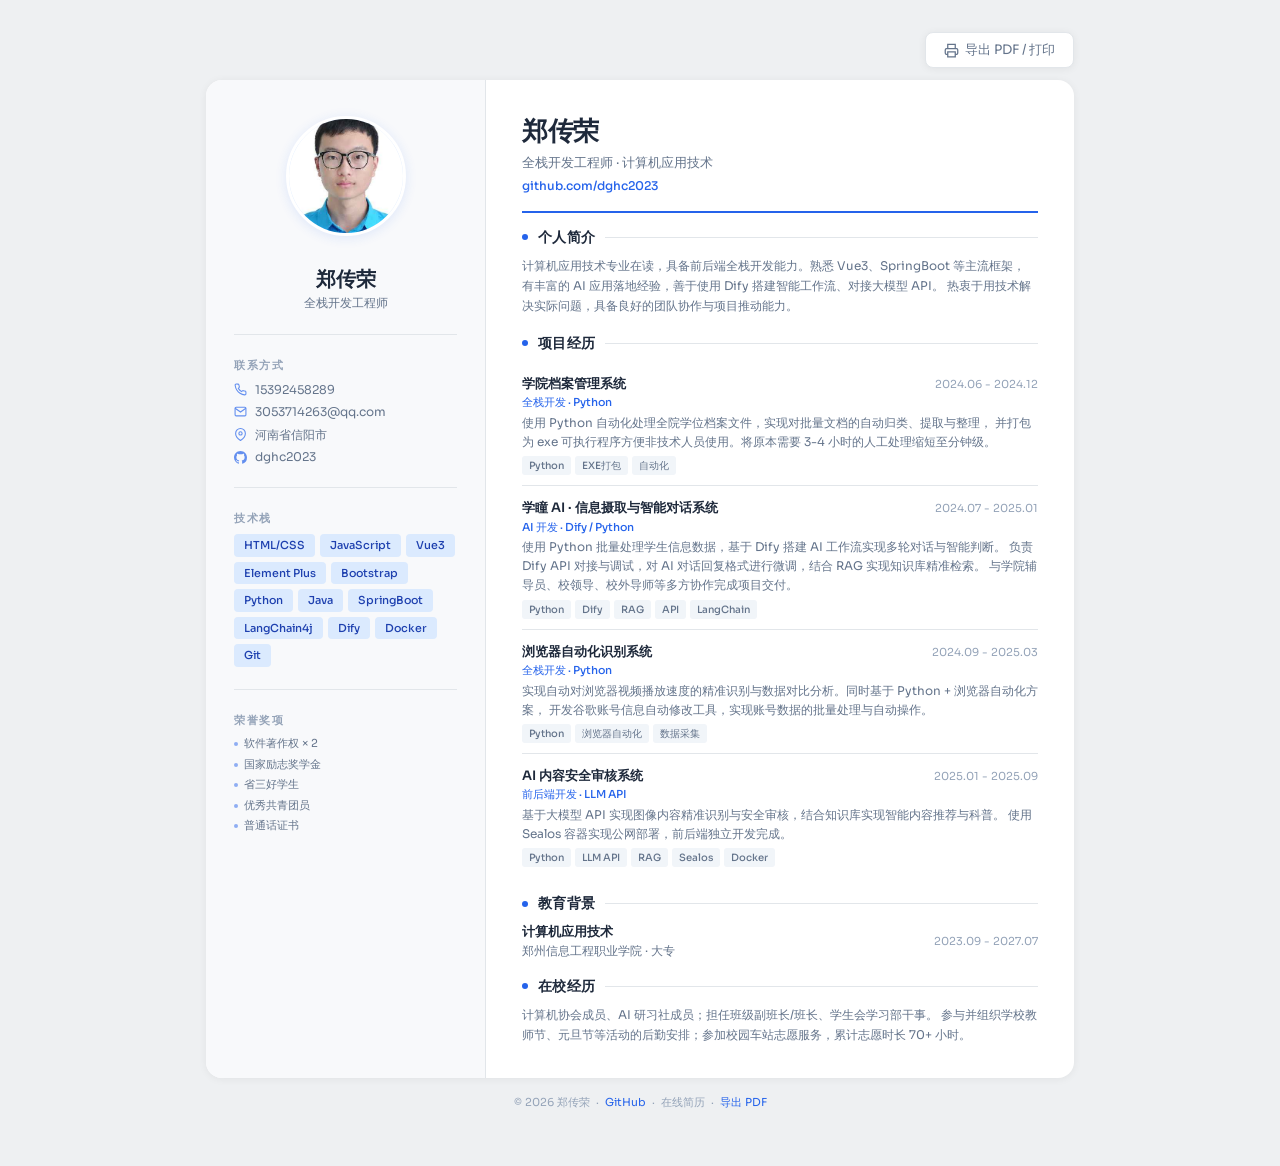
==== commit 7469eb21: "feat: 填写真实简历信息+头像+打印按钮" ====
--- a/index.html
+++ b/index.html
@@ -37,6 +37,24 @@
   max-width:900px;margin:32px auto;padding:0 16px;
 }
 
+/* ─── print button ─── */
+.print-bar{
+  display:flex;justify-content:flex-end;margin-bottom:12px;
+}
+.print-btn{
+  display:inline-flex;align-items:center;gap:6px;
+  padding:8px 18px;border-radius:8px;
+  background:var(--surface);border:1px solid var(--border);
+  color:var(--text-secondary);font-size:13px;
+  font-family:inherit;cursor:pointer;
+  transition:all .2s;box-shadow:var(--shadow);
+}
+.print-btn:hover{
+  border-color:var(--blue);color:var(--blue);
+  box-shadow:0 2px 12px rgba(37,99,235,0.1);
+}
+.print-btn svg{width:15px;height:15px}
+
 /* ─── resume two-column ─── */
 .resume{
   background:var(--surface);border-radius:16px;
@@ -49,23 +67,18 @@
 .sidebar{
   background:var(--sidebar);padding:36px 28px;
   border-right:1px solid var(--border);
-  display:flex;flex-direction:column;gap:24px;
+  display:flex;flex-direction:column;gap:20px;
 }
 
 /* avatar */
-.avatar-wrap{
-  text-align:center;
-}
+.avatar-wrap{text-align:center}
 .avatar{
   width:120px;height:120px;border-radius:50%;
   background:var(--blue-light);
-  margin:0 auto 12px;
-  display:flex;align-items:center;justify-content:center;
-  overflow:hidden;
+  margin:0 auto 12px;overflow:hidden;
   border:3px solid var(--surface);
   box-shadow:0 2px 12px rgba(37,99,235,0.12);
 }
-.avatar svg{width:56px;height:56px;color:var(--blue);opacity:0.6;}
 .avatar img{width:100%;height:100%;object-fit:cover}
 
 .sidebar-name h1{
@@ -78,23 +91,22 @@
 }
 
 /* sidebar section */
-.sb-section{margin-top:4px}
 .sb-section h3{
   font-size:11px;text-transform:uppercase;
   letter-spacing:1.5px;color:var(--text-muted);
-  margin-bottom:10px;font-weight:600;
+  margin-bottom:8px;font-weight:600;
 }
 
 /* contact */
-.sb-contact{display:flex;flex-direction:column;gap:8px}
+.sb-contact{display:flex;flex-direction:column;gap:7px}
 .sb-contact a,.sb-contact .sb-contact-item{
-  display:flex;align-items:center;gap:10px;
+  display:flex;align-items:center;gap:8px;
   font-size:12px;color:var(--text-secondary);text-decoration:none;
   line-height:1.3;transition:color .15s;
 }
 .sb-contact a:hover{color:var(--blue)}
 .sb-contact svg{
-  width:14px;height:14px;flex-shrink:0;
+  width:13px;height:13px;flex-shrink:0;
   color:var(--blue);opacity:0.7;
 }
 
@@ -103,51 +115,55 @@
 .sb-skill{
   font-size:11px;padding:3px 10px;border-radius:4px;
   background:var(--blue-light);color:var(--blue-dark);
-  font-weight:500;letter-spacing:0.2px;
-}
-
-/* interests */
-.sb-interests{display:flex;flex-wrap:wrap;gap:6px}
-.sb-interest{
-  font-size:11px;color:var(--text-muted);
-  padding:3px 0;
-}
-
-.divider{height:1px;background:var(--border);margin:4px 0}
+  font-weight:500;
+}
+
+/* awards */
+.sb-awards{display:flex;flex-direction:column;gap:5px}
+.sb-award{
+  font-size:11px;color:var(--text-secondary);
+  padding-left:10px;position:relative;line-height:1.4;
+}
+.sb-award::before{
+  content:'';position:absolute;left:0;top:6px;
+  width:4px;height:4px;border-radius:50%;background:var(--blue);opacity:0.5;
+}
+
+.divider{height:1px;background:var(--border);margin:2px 0}
 
 /* ═══ MAIN ═══ */
-.main{padding:36px 40px;display:flex;flex-direction:column;gap:0}
-
-/* main header */
+.main{padding:32px 36px;display:flex;flex-direction:column;gap:0}
+
 .main-header{
-  margin-bottom:16px;padding-bottom:16px;
+  margin-bottom:14px;padding-bottom:14px;
   border-bottom:2px solid var(--blue);
 }
 .main-header h1{
-  font-size:28px;font-weight:700;color:var(--text);
+  font-size:26px;font-weight:700;color:var(--text);
   letter-spacing:-0.3px;
 }
 .main-header .sub{
-  font-size:14px;color:var(--text-secondary);margin-top:2px;
+  font-size:13px;color:var(--text-secondary);margin-top:2px;
   font-weight:400;
 }
 .main-header .github{
-  display:inline-block;margin-top:6px;
+  display:inline-block;margin-top:4px;
   font-size:12px;color:var(--blue);text-decoration:none;
   font-weight:500;
 }
 .main-header .github:hover{text-decoration:underline}
 
 /* sections */
-.sec{margin-bottom:20px}
+.sec{margin-bottom:16px}
+.sec:last-child{margin-bottom:0}
 .sec-head{
-  display:flex;align-items:center;gap:10px;margin-bottom:10px;
+  display:flex;align-items:center;gap:10px;margin-bottom:8px;
 }
 .sec-head .dot{
   width:6px;height:6px;border-radius:50%;background:var(--blue);flex-shrink:0;
 }
 .sec-head h2{
-  font-size:15px;font-weight:600;color:var(--text);
+  font-size:14px;font-weight:600;color:var(--text);
   letter-spacing:0.3px;
 }
 .sec-head .line{
@@ -155,71 +171,81 @@
 }
 
 /* about */
-.about-text{font-size:13px;color:var(--text-secondary);line-height:1.7;}
+.about-text{font-size:12px;color:var(--text-secondary);line-height:1.7;}
 
 /* project */
-.proj{padding:14px 0 12px}
+.proj{padding:12px 0 10px}
 .proj+.proj{border-top:1px solid var(--border)}
 .proj-head{
   display:flex;justify-content:space-between;align-items:baseline;
-  flex-wrap:wrap;gap:4px;margin-bottom:2px;
-}
-.proj-head h3{font-size:14px;font-weight:600;color:var(--text)}
+  flex-wrap:wrap;gap:4px;margin-bottom:1px;
+}
+.proj-head h3{font-size:13px;font-weight:600;color:var(--text)}
 .proj-head .date{font-size:11px;color:var(--text-muted);white-space:nowrap}
-.proj .role{font-size:12px;color:var(--blue);font-weight:500;margin-bottom:3px}
+.proj .role{font-size:11px;color:var(--blue);font-weight:500;margin-bottom:2px}
 .proj p{font-size:12px;color:var(--text-secondary);line-height:1.6;}
-.proj-tags{display:flex;flex-wrap:wrap;gap:4px;margin-top:6px}
+.proj-tags{display:flex;flex-wrap:wrap;gap:4px;margin-top:5px}
 .proj-tags span{
-  font-size:10px;padding:2px 8px;border-radius:3px;
+  font-size:10px;padding:2px 7px;border-radius:3px;
   background:#f1f5f9;color:var(--text-secondary);
   font-weight:500;
 }
 
 /* education */
-.edu-item{
-  display:flex;justify-content:space-between;align-items:center;
-  flex-wrap:wrap;gap:6px;
-}
-.edu-item h3{font-size:14px;font-weight:600}
+.edu-item{display:flex;justify-content:space-between;align-items:center;flex-wrap:wrap;gap:4px}
+.edu-item h3{font-size:13px;font-weight:600}
 .edu-item .meta{font-size:12px;color:var(--text-secondary)}
-.edu-item .date{font-size:12px;color:var(--text-muted)}
+.edu-item .date{font-size:11px;color:var(--text-muted)}
 
 /* footer */
-.footer{text-align:center;padding:20px 0 28px}
+.footer{text-align:center;padding:16px 0 24px}
 .footer p{font-size:11px;color:var(--text-muted)}
 
-/* ─── print ─── */
+/* ─── print styles ─── */
 @media print{
-  body{background:#fff;padding:0}
-  .page{max-width:100%;margin:0;padding:0}
+  body{background:#fff;padding:0!important}
+  .page{max-width:100%;margin:0!important;padding:0!important}
   .resume{box-shadow:none;border-radius:0;min-height:auto}
+  .print-bar{display:none!important}
+  .sb-skill{background:#e8e8e8!important;color:#333!important;-webkit-print-color-adjust:exact;print-color-adjust:exact}
+  .avatar{border:2px solid #ccc!important;-webkit-print-color-adjust:exact;print-color-adjust:exact}
+  .sec-head .dot{background:#333!important;-webkit-print-color-adjust:exact;print-color-adjust:exact}
+  .main-header{border-bottom-color:#333!important}
+  .proj .role{color:#333!important}
 }
 
 /* ─── mobile ─── */
 @media(max-width:680px){
   .resume{grid-template-columns:1fr}
-  .sidebar{border-right:none;border-bottom:1px solid var(--border)}
+  .sidebar{border-right:none;border-bottom:1px solid var(--border);padding:28px 20px}
   .page{margin:0;padding:0}
   .resume{border-radius:0}
-  .main{padding:24px 20px}
+  .main{padding:20px}
+  .print-bar{padding:0 16px;margin-top:16px}
 }
 </style>
 </head>
 <body>
 
 <div class="page">
+
+  <!-- 打印按钮 -->
+  <div class="print-bar">
+    <button class="print-btn" onclick="window.print()">
+      <svg viewBox="0 0 24 24" fill="none" stroke="currentColor" stroke-width="2"><path d="M6 9V2h12v7M6 18H4a2 2 0 01-2-2v-5a2 2 0 012-2h16a2 2 0 012 2v5a2 2 0 01-2 2h-2"/><path d="M6 14h12v8H6z"/><path d="M18 12h.01"/></svg>
+      导出 PDF / 打印
+    </button>
+  </div>
+
   <div class="resume">
 
-    <!-- ═══ SIDEBAR ═══ -->
+    <!-- ═══ 左侧栏 ═══ -->
     <aside class="sidebar">
 
+      <!-- 头像 -->
       <div class="avatar-wrap">
         <div class="avatar">
-          <!-- 替换为你的照片：用 <img src="photo.jpg"> 替换下面这段 svg -->
-          <svg viewBox="0 0 24 24" fill="none" stroke="currentColor" stroke-width="1.2">
-            <path d="M20 21v-2a4 4 0 0 0-4-4H8a4 4 0 0 0-4 4v2"/>
-            <circle cx="12" cy="7" r="4"/>
-          </svg>
+          <img src="photo.jpg" alt="郑传荣">
         </div>
       </div>
 
@@ -230,20 +256,21 @@
 
       <div class="divider"></div>
 
+      <!-- 联系方式 -->
       <div class="sb-section">
         <h3>联系方式</h3>
         <div class="sb-contact">
-          <a href="tel:138XXXXXXXX">
+          <a href="tel:15392458289">
             <svg viewBox="0 0 24 24" fill="none" stroke="currentColor" stroke-width="2"><path d="M22 16.92v3a2 2 0 0 1-2.18 2 19.8 19.8 0 0 1-8.63-3.07 19.5 19.5 0 0 1-6-6 19.8 19.8 0 0 1-3.07-8.67A2 2 0 0 1 4.11 2h3a2 2 0 0 1 2 1.72 12.84 12.84 0 0 0 .7 2.81 2 2 0 0 1-.45 2.11L8.09 9.91a16 16 0 0 0 6 6l1.27-1.27a2 2 0 0 1 2.11-.45 12.84 12.84 0 0 0 2.81.7A2 2 0 0 1 22 16.92z"/></svg>
-            138XXXXXXXX
+            15392458289
           </a>
-          <a href="mailto:zhengcr@example.com">
+          <a href="mailto:3053714263@qq.com">
             <svg viewBox="0 0 24 24" fill="none" stroke="currentColor" stroke-width="2"><path d="M4 4h16c1.1 0 2 .9 2 2v12c0 1.1-.9 2-2 2H4c-1.1 0-2-.9-2-2V6c0-1.1.9-2 2-2z"/><polyline points="22,6 12,13 2,6"/></svg>
-            zhengcr@example.com
+            3053714263@qq.com
           </a>
           <span class="sb-contact-item">
             <svg viewBox="0 0 24 24" fill="none" stroke="currentColor" stroke-width="2"><path d="M21 10c0 7-9 13-9 13s-9-6-9-13a9 9 0 0 1 18 0z"/><circle cx="12" cy="10" r="3"/></svg>
-            中国 · 杭州
+            河南省信阳市
           </span>
           <a href="https://github.com/dghc2023" target="_blank">
             <svg viewBox="0 0 24 24" fill="currentColor"><path d="M12 0C5.37 0 0 5.37 0 12c0 5.31 3.435 9.795 8.205 11.385.6.105.825-.255.825-.57 0-.285-.015-1.23-.015-2.235-3.015.555-3.795-.735-4.035-1.41-.135-.345-.72-1.41-1.23-1.695-.42-.225-1.02-.78-.015-.795.945-.015 1.62.87 1.845 1.23 1.08 1.815 2.805 1.305 3.495.99.105-.78.42-1.305.765-1.605-2.67-.3-5.46-1.335-5.46-5.925 0-1.305.465-2.385 1.23-3.225-.12-.3-.54-1.53.12-3.18 0 0 1.005-.315 3.3 1.23.96-.27 1.98-.405 3-.405s2.04.135 3 .405c2.295-1.56 3.3-1.23 3.3-1.23.66 1.65.24 2.88.12 3.18.765.84 1.23 1.905 1.23 3.225 0 4.605-2.805 5.625-5.475 5.925.435.375.81 1.095.81 2.22 0 1.605-.015 2.895-.015 3.3 0 .315.225.69.825.57A12.02 12.02 0 0 0 24 12c0-6.63-5.37-12-12-12z"/></svg>
@@ -254,47 +281,47 @@
 
       <div class="divider"></div>
 
+      <!-- 技术栈 -->
       <div class="sb-section">
         <h3>技术栈</h3>
         <div class="sb-skills">
+          <span class="sb-skill">HTML/CSS</span>
+          <span class="sb-skill">JavaScript</span>
+          <span class="sb-skill">Vue3</span>
+          <span class="sb-skill">Element Plus</span>
+          <span class="sb-skill">Bootstrap</span>
           <span class="sb-skill">Python</span>
-          <span class="sb-skill">JavaScript</span>
-          <span class="sb-skill">TypeScript</span>
-          <span class="sb-skill">Vue.js</span>
-          <span class="sb-skill">React</span>
-          <span class="sb-skill">Node.js</span>
-          <span class="sb-skill">Django</span>
-          <span class="sb-skill">FastAPI</span>
-          <span class="sb-skill">MySQL</span>
-          <span class="sb-skill">PostgreSQL</span>
-          <span class="sb-skill">Redis</span>
+          <span class="sb-skill">Java</span>
+          <span class="sb-skill">SpringBoot</span>
+          <span class="sb-skill">LangChain4j</span>
+          <span class="sb-skill">Dify</span>
           <span class="sb-skill">Docker</span>
-          <span class="sb-skill">Nginx</span>
-          <span class="sb-skill">Linux</span>
           <span class="sb-skill">Git</span>
         </div>
       </div>
 
       <div class="divider"></div>
 
+      <!-- 荣誉奖项 -->
       <div class="sb-section">
-        <h3>兴趣</h3>
-        <div class="sb-interests">
-          <span class="sb-interest">开源社区</span>
-          <span class="sb-interest">AI 应用</span>
-          <span class="sb-interest">摄影</span>
-          <span class="sb-interest">骑行</span>
+        <h3>荣誉奖项</h3>
+        <div class="sb-awards">
+          <span class="sb-award">软件著作权 × 2</span>
+          <span class="sb-award">国家励志奖学金</span>
+          <span class="sb-award">省三好学生</span>
+          <span class="sb-award">优秀共青团员</span>
+          <span class="sb-award">普通话证书</span>
         </div>
       </div>
 
     </aside>
 
-    <!-- ═══ MAIN ═══ -->
+    <!-- ═══ 主内容 ═══ -->
     <main class="main">
 
       <div class="main-header">
         <h1>郑传荣</h1>
-        <div class="sub">全栈开发工程师 · 计算机科学与技术</div>
+        <div class="sub">全栈开发工程师 · 计算机应用技术</div>
         <a class="github" href="https://github.com/dghc2023" target="_blank">github.com/dghc2023</a>
       </div>
 
@@ -306,9 +333,9 @@
           <span class="line"></span>
         </div>
         <div class="about-text">
-          计算机科学与技术专业本科，4 年全栈开发经验。
-          从后端 API 设计到前端交互体验，再到部署运维与性能优化，具备全链路工程能力。
-          注重代码质量与工程规范，善于从业务视角推动技术方案落地。
+          计算机应用技术专业在读，具备前后端全栈开发能力。熟悉 Vue3、SpringBoot 等主流框架，
+          有丰富的 AI 应用落地经验，善于使用 Dify 搭建智能工作流、对接大模型 API。
+          热衷于用技术解决实际问题，具备良好的团队协作与项目推动能力。
         </div>
       </div>
 
@@ -322,54 +349,65 @@
 
         <div class="proj">
           <div class="proj-head">
-            <h3>智荐 · 个性化推荐引擎</h3>
-            <span class="date">2025.09 - 2025.12</span>
-          </div>
-          <div class="role">核心开发者 · Python / FastAPI</div>
+            <h3>学院档案管理系统</h3>
+            <span class="date">2024.06 - 2024.12</span>
+          </div>
+          <div class="role">全栈开发 · Python</div>
           <p>
-            基于协同过滤与内容理解的推荐系统。负责多路召回策略设计与线上 API 开发，
-            集成实时特征计算，支撑日均 50 万次推荐请求。上线后用户点击率提升 35%，
-            服务端响应时间控制在 80ms 以内。
+            使用 Python 自动化处理全院学位档案文件，实现对批量文档的自动归类、提取与整理，
+            并打包为 exe 可执行程序方便非技术人员使用。将原本需要 3-4 小时的人工处理缩短至分钟级。
           </p>
           <div class="proj-tags">
-            <span>Python</span><span>TensorFlow</span><span>FastAPI</span>
-            <span>PostgreSQL</span><span>Redis</span><span>Docker</span>
+            <span>Python</span><span>EXE打包</span><span>自动化</span>
           </div>
         </div>
 
         <div class="proj">
           <div class="proj-head">
-            <h3>启航 · 全栈电商管理平台</h3>
-            <span class="date">2025.03 - 2025.08</span>
-          </div>
-          <div class="role">全栈开发 · Vue3 / Django</div>
+            <h3>学瞳 AI · 信息摄取与智能对话系统</h3>
+            <span class="date">2024.07 - 2025.01</span>
+          </div>
+          <div class="role">AI 开发 · Dify / Python</div>
           <p>
-            面向中小商家的 B2B 电商管理系统，涵盖商品、订单、库存、数据看板模块。
-            独立完成前后端全栈开发，采用前后端分离架构，10 万+ SKU 场景下
-            订单处理效率较旧系统提升 60%，接口响应时间降低 40%。
+            使用 Python 批量处理学生信息数据，基于 Dify 搭建 AI 工作流实现多轮对话与智能判断。
+            负责 Dify API 对接与调试，对 AI 对话回复格式进行微调，结合 RAG 实现知识库精准检索。
+            与学院辅导员、校领导、校外导师等多方协作完成项目交付。
           </p>
           <div class="proj-tags">
-            <span>Vue3</span><span>TypeScript</span><span>Django</span>
-            <span>MySQL</span><span>Redis</span><span>Docker</span>
+            <span>Python</span><span>Dify</span><span>RAG</span><span>API</span><span>LangChain</span>
           </div>
         </div>
 
         <div class="proj">
           <div class="proj-head">
-            <h3>观澜 · 实时数据分析平台</h3>
-            <span class="date">2024.10 - 2025.01</span>
-          </div>
-          <div class="role">前端负责人 · React / D3.js</div>
+            <h3>浏览器自动化识别系统</h3>
+            <span class="date">2024.09 - 2025.03</span>
+          </div>
+          <div class="role">全栈开发 · Python</div>
           <p>
-            面向运营团队的多维度实时数据看板，支持自定义指标、毫秒级数据推送和下钻分析。
-            负责前端架构搭建与大屏可视化方案设计，日处理 200 万+ 事件数据，
-            页面首屏加载时间优化至 1.2 秒以内。
+            实现自动对浏览器视频播放速度的精准识别与数据对比分析。同时基于 Python + 浏览器自动化方案，
+            开发谷歌账号信息自动修改工具，实现账号数据的批量处理与自动操作。
           </p>
           <div class="proj-tags">
-            <span>React</span><span>D3.js</span><span>Node.js</span>
-            <span>WebSocket</span><span>PostgreSQL</span><span>Nginx</span>
-          </div>
-        </div>
+            <span>Python</span><span>浏览器自动化</span><span>数据采集</span>
+          </div>
+        </div>
+
+        <div class="proj">
+          <div class="proj-head">
+            <h3>AI 内容安全审核系统</h3>
+            <span class="date">2025.01 - 2025.09</span>
+          </div>
+          <div class="role">前后端开发 · LLM API</div>
+          <p>
+            基于大模型 API 实现图像内容精准识别与安全审核，结合知识库实现智能内容推荐与科普。
+            使用 Sealos 容器实现公网部署，前后端独立开发完成。
+          </p>
+          <div class="proj-tags">
+            <span>Python</span><span>LLM API</span><span>RAG</span><span>Sealos</span><span>Docker</span>
+          </div>
+        </div>
+
       </div>
 
       <!-- 教育背景 -->
@@ -381,10 +419,23 @@
         </div>
         <div class="edu-item">
           <div>
-            <h3>计算机科学与技术</h3>
-            <div class="meta">某某大学 · 本科</div>
-          </div>
-          <span class="date">2021 - 2025</span>
+            <h3>计算机应用技术</h3>
+            <div class="meta">郑州信息工程职业学院 · 大专</div>
+          </div>
+          <span class="date">2023.09 - 2027.07</span>
+        </div>
+      </div>
+
+      <!-- 在校经历 -->
+      <div class="sec">
+        <div class="sec-head">
+          <span class="dot"></span>
+          <h2>在校经历</h2>
+          <span class="line"></span>
+        </div>
+        <div class="about-text">
+          计算机协会成员、AI 研习社成员；担任班级副班长/班长、学生会学习部干事。
+          参与并组织学校教师节、元旦节等活动的后勤安排；参加校园车站志愿服务，累计志愿时长 70+ 小时。
         </div>
       </div>
 
@@ -392,7 +443,12 @@
   </div>
 
   <footer class="footer">
-    <p>&copy; 2026 郑传荣 &nbsp;·&nbsp; 在线简历 &nbsp;·&nbsp; <a href="https://github.com/dghc2023" target="_blank" style="color:var(--blue);text-decoration:none">GitHub</a></p>
+    <p>
+      &copy; 2026 郑传荣 &nbsp;·&nbsp;
+      <a href="https://github.com/dghc2023" target="_blank" style="color:var(--blue);text-decoration:none">GitHub</a>
+      &nbsp;·&nbsp; 在线简历 &nbsp;·&nbsp;
+      <a href="#" onclick="window.print()" style="color:var(--blue);text-decoration:none">导出 PDF</a>
+    </p>
   </footer>
 </div>
 
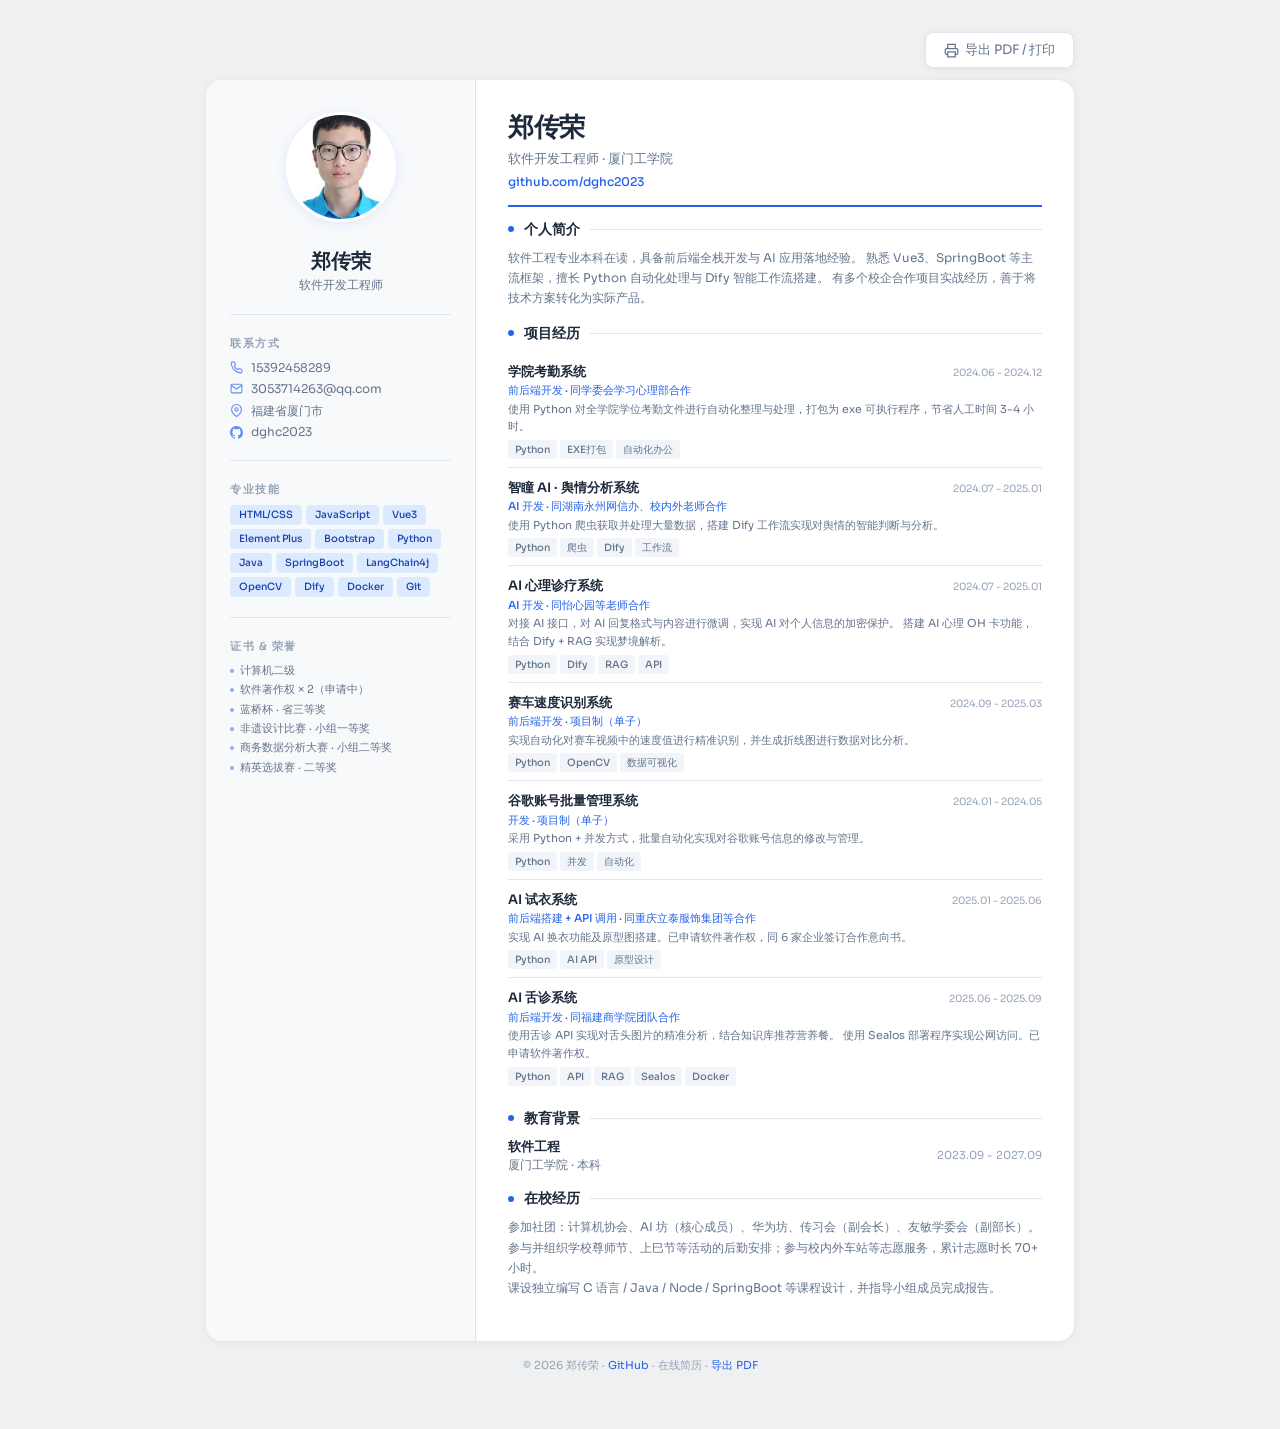
==== commit ee363892: "fix: 修正学校/专业/项目等真实信息，依据简历内容.txt" ====
--- a/index.html
+++ b/index.html
@@ -32,10 +32,7 @@
   -webkit-font-smoothing:antialiased;
 }
 
-/* ─── page ─── */
-.page{
-  max-width:900px;margin:32px auto;padding:0 16px;
-}
+.page{max-width:900px;margin:32px auto;padding:0 16px}
 
 /* ─── print button ─── */
 .print-bar{
@@ -59,23 +56,20 @@
 .resume{
   background:var(--surface);border-radius:16px;
   box-shadow:var(--shadow);overflow:hidden;
-  display:grid;grid-template-columns:280px 1fr;
-  min-height:700px;
+  display:grid;grid-template-columns:270px 1fr;
 }
 
 /* ═══ SIDEBAR ═══ */
 .sidebar{
-  background:var(--sidebar);padding:36px 28px;
+  background:var(--sidebar);padding:32px 24px;
   border-right:1px solid var(--border);
-  display:flex;flex-direction:column;gap:20px;
-}
-
-/* avatar */
+  display:flex;flex-direction:column;gap:18px;
+}
+
 .avatar-wrap{text-align:center}
 .avatar{
-  width:120px;height:120px;border-radius:50%;
-  background:var(--blue-light);
-  margin:0 auto 12px;overflow:hidden;
+  width:110px;height:110px;border-radius:50%;
+  margin:0 auto 10px;overflow:hidden;
   border:3px solid var(--surface);
   box-shadow:0 2px 12px rgba(37,99,235,0.12);
 }
@@ -90,15 +84,13 @@
   text-align:center;margin-top:2px;font-weight:400;
 }
 
-/* sidebar section */
 .sb-section h3{
   font-size:11px;text-transform:uppercase;
   letter-spacing:1.5px;color:var(--text-muted);
   margin-bottom:8px;font-weight:600;
 }
 
-/* contact */
-.sb-contact{display:flex;flex-direction:column;gap:7px}
+.sb-contact{display:flex;flex-direction:column;gap:6px}
 .sb-contact a,.sb-contact .sb-contact-item{
   display:flex;align-items:center;gap:8px;
   font-size:12px;color:var(--text-secondary);text-decoration:none;
@@ -110,16 +102,14 @@
   color:var(--blue);opacity:0.7;
 }
 
-/* skills in sidebar */
-.sb-skills{display:flex;flex-wrap:wrap;gap:5px}
+.sb-skills{display:flex;flex-wrap:wrap;gap:4px}
 .sb-skill{
-  font-size:11px;padding:3px 10px;border-radius:4px;
+  font-size:10px;padding:3px 9px;border-radius:4px;
   background:var(--blue-light);color:var(--blue-dark);
-  font-weight:500;
-}
-
-/* awards */
-.sb-awards{display:flex;flex-direction:column;gap:5px}
+  font-weight:500;line-height:1.4;
+}
+
+.sb-awards{display:flex;flex-direction:column;gap:4px}
 .sb-award{
   font-size:11px;color:var(--text-secondary);
   padding-left:10px;position:relative;line-height:1.4;
@@ -132,10 +122,10 @@
 .divider{height:1px;background:var(--border);margin:2px 0}
 
 /* ═══ MAIN ═══ */
-.main{padding:32px 36px;display:flex;flex-direction:column;gap:0}
+.main{padding:28px 32px;display:flex;flex-direction:column;gap:0}
 
 .main-header{
-  margin-bottom:14px;padding-bottom:14px;
+  margin-bottom:12px;padding-bottom:12px;
   border-bottom:2px solid var(--blue);
 }
 .main-header h1{
@@ -153,9 +143,7 @@
 }
 .main-header .github:hover{text-decoration:underline}
 
-/* sections */
-.sec{margin-bottom:16px}
-.sec:last-child{margin-bottom:0}
+.sec{margin-bottom:14px}
 .sec-head{
   display:flex;align-items:center;gap:10px;margin-bottom:8px;
 }
@@ -164,27 +152,23 @@
 }
 .sec-head h2{
   font-size:14px;font-weight:600;color:var(--text);
-  letter-spacing:0.3px;
-}
-.sec-head .line{
-  flex:1;height:1px;background:var(--border);
-}
-
-/* about */
+}
+.sec-head .line{flex:1;height:1px;background:var(--border)}
+
 .about-text{font-size:12px;color:var(--text-secondary);line-height:1.7;}
 
 /* project */
-.proj{padding:12px 0 10px}
+.proj{padding:10px 0 8px}
 .proj+.proj{border-top:1px solid var(--border)}
 .proj-head{
   display:flex;justify-content:space-between;align-items:baseline;
-  flex-wrap:wrap;gap:4px;margin-bottom:1px;
+  flex-wrap:wrap;gap:2px;margin-bottom:1px;
 }
 .proj-head h3{font-size:13px;font-weight:600;color:var(--text)}
-.proj-head .date{font-size:11px;color:var(--text-muted);white-space:nowrap}
+.proj-head .date{font-size:10px;color:var(--text-muted);white-space:nowrap}
 .proj .role{font-size:11px;color:var(--blue);font-weight:500;margin-bottom:2px}
-.proj p{font-size:12px;color:var(--text-secondary);line-height:1.6;}
-.proj-tags{display:flex;flex-wrap:wrap;gap:4px;margin-top:5px}
+.proj p{font-size:11px;color:var(--text-secondary);line-height:1.6;}
+.proj-tags{display:flex;flex-wrap:wrap;gap:3px;margin-top:4px}
 .proj-tags span{
   font-size:10px;padding:2px 7px;border-radius:3px;
   background:#f1f5f9;color:var(--text-secondary);
@@ -200,24 +184,23 @@
 /* footer */
 .footer{text-align:center;padding:16px 0 24px}
 .footer p{font-size:11px;color:var(--text-muted)}
-
-/* ─── print styles ─── */
+.footer a{color:var(--blue);text-decoration:none}
+
+/* ─── print ─── */
 @media print{
   body{background:#fff;padding:0!important}
   .page{max-width:100%;margin:0!important;padding:0!important}
-  .resume{box-shadow:none;border-radius:0;min-height:auto}
+  .resume{box-shadow:none;border-radius:0}
   .print-bar{display:none!important}
   .sb-skill{background:#e8e8e8!important;color:#333!important;-webkit-print-color-adjust:exact;print-color-adjust:exact}
-  .avatar{border:2px solid #ccc!important;-webkit-print-color-adjust:exact;print-color-adjust:exact}
   .sec-head .dot{background:#333!important;-webkit-print-color-adjust:exact;print-color-adjust:exact}
   .main-header{border-bottom-color:#333!important}
   .proj .role{color:#333!important}
 }
 
-/* ─── mobile ─── */
 @media(max-width:680px){
   .resume{grid-template-columns:1fr}
-  .sidebar{border-right:none;border-bottom:1px solid var(--border);padding:28px 20px}
+  .sidebar{border-right:none;border-bottom:1px solid var(--border);padding:24px 20px}
   .page{margin:0;padding:0}
   .resume{border-radius:0}
   .main{padding:20px}
@@ -229,7 +212,6 @@
 
 <div class="page">
 
-  <!-- 打印按钮 -->
   <div class="print-bar">
     <button class="print-btn" onclick="window.print()">
       <svg viewBox="0 0 24 24" fill="none" stroke="currentColor" stroke-width="2"><path d="M6 9V2h12v7M6 18H4a2 2 0 01-2-2v-5a2 2 0 012-2h16a2 2 0 012 2v5a2 2 0 01-2 2h-2"/><path d="M6 14h12v8H6z"/><path d="M18 12h.01"/></svg>
@@ -242,7 +224,6 @@
     <!-- ═══ 左侧栏 ═══ -->
     <aside class="sidebar">
 
-      <!-- 头像 -->
       <div class="avatar-wrap">
         <div class="avatar">
           <img src="photo.jpg" alt="郑传荣">
@@ -251,12 +232,11 @@
 
       <div class="sidebar-name">
         <h1>郑传荣</h1>
-        <div class="title">全栈开发工程师</div>
+        <div class="title">软件开发工程师</div>
       </div>
 
       <div class="divider"></div>
 
-      <!-- 联系方式 -->
       <div class="sb-section">
         <h3>联系方式</h3>
         <div class="sb-contact">
@@ -270,7 +250,7 @@
           </a>
           <span class="sb-contact-item">
             <svg viewBox="0 0 24 24" fill="none" stroke="currentColor" stroke-width="2"><path d="M21 10c0 7-9 13-9 13s-9-6-9-13a9 9 0 0 1 18 0z"/><circle cx="12" cy="10" r="3"/></svg>
-            河南省信阳市
+            福建省厦门市
           </span>
           <a href="https://github.com/dghc2023" target="_blank">
             <svg viewBox="0 0 24 24" fill="currentColor"><path d="M12 0C5.37 0 0 5.37 0 12c0 5.31 3.435 9.795 8.205 11.385.6.105.825-.255.825-.57 0-.285-.015-1.23-.015-2.235-3.015.555-3.795-.735-4.035-1.41-.135-.345-.72-1.41-1.23-1.695-.42-.225-1.02-.78-.015-.795.945-.015 1.62.87 1.845 1.23 1.08 1.815 2.805 1.305 3.495.99.105-.78.42-1.305.765-1.605-2.67-.3-5.46-1.335-5.46-5.925 0-1.305.465-2.385 1.23-3.225-.12-.3-.54-1.53.12-3.18 0 0 1.005-.315 3.3 1.23.96-.27 1.98-.405 3-.405s2.04.135 3 .405c2.295-1.56 3.3-1.23 3.3-1.23.66 1.65.24 2.88.12 3.18.765.84 1.23 1.905 1.23 3.225 0 4.605-2.805 5.625-5.475 5.925.435.375.81 1.095.81 2.22 0 1.605-.015 2.895-.015 3.3 0 .315.225.69.825.57A12.02 12.02 0 0 0 24 12c0-6.63-5.37-12-12-12z"/></svg>
@@ -281,9 +261,8 @@
 
       <div class="divider"></div>
 
-      <!-- 技术栈 -->
       <div class="sb-section">
-        <h3>技术栈</h3>
+        <h3>专业技能</h3>
         <div class="sb-skills">
           <span class="sb-skill">HTML/CSS</span>
           <span class="sb-skill">JavaScript</span>
@@ -294,6 +273,7 @@
           <span class="sb-skill">Java</span>
           <span class="sb-skill">SpringBoot</span>
           <span class="sb-skill">LangChain4j</span>
+          <span class="sb-skill">OpenCV</span>
           <span class="sb-skill">Dify</span>
           <span class="sb-skill">Docker</span>
           <span class="sb-skill">Git</span>
@@ -302,15 +282,15 @@
 
       <div class="divider"></div>
 
-      <!-- 荣誉奖项 -->
       <div class="sb-section">
-        <h3>荣誉奖项</h3>
+        <h3>证书 &amp; 荣誉</h3>
         <div class="sb-awards">
-          <span class="sb-award">软件著作权 × 2</span>
-          <span class="sb-award">国家励志奖学金</span>
-          <span class="sb-award">省三好学生</span>
-          <span class="sb-award">优秀共青团员</span>
-          <span class="sb-award">普通话证书</span>
+          <span class="sb-award">计算机二级</span>
+          <span class="sb-award">软件著作权 × 2（申请中）</span>
+          <span class="sb-award">蓝桥杯 · 省三等奖</span>
+          <span class="sb-award">非遗设计比赛 · 小组一等奖</span>
+          <span class="sb-award">商务数据分析大赛 · 小组二等奖</span>
+          <span class="sb-award">精英选拔赛 · 二等奖</span>
         </div>
       </div>
 
@@ -321,7 +301,7 @@
 
       <div class="main-header">
         <h1>郑传荣</h1>
-        <div class="sub">全栈开发工程师 · 计算机应用技术</div>
+        <div class="sub">软件开发工程师 · 厦门工学院</div>
         <a class="github" href="https://github.com/dghc2023" target="_blank">github.com/dghc2023</a>
       </div>
 
@@ -333,9 +313,9 @@
           <span class="line"></span>
         </div>
         <div class="about-text">
-          计算机应用技术专业在读，具备前后端全栈开发能力。熟悉 Vue3、SpringBoot 等主流框架，
-          有丰富的 AI 应用落地经验，善于使用 Dify 搭建智能工作流、对接大模型 API。
-          热衷于用技术解决实际问题，具备良好的团队协作与项目推动能力。
+          软件工程专业本科在读，具备前后端全栈开发与 AI 应用落地经验。
+          熟悉 Vue3、SpringBoot 等主流框架，擅长 Python 自动化处理与 Dify 智能工作流搭建。
+          有多个校企合作项目实战经历，善于将技术方案转化为实际产品。
         </div>
       </div>
 
@@ -349,62 +329,87 @@
 
         <div class="proj">
           <div class="proj-head">
-            <h3>学院档案管理系统</h3>
+            <h3>学院考勤系统</h3>
             <span class="date">2024.06 - 2024.12</span>
           </div>
-          <div class="role">全栈开发 · Python</div>
-          <p>
-            使用 Python 自动化处理全院学位档案文件，实现对批量文档的自动归类、提取与整理，
-            并打包为 exe 可执行程序方便非技术人员使用。将原本需要 3-4 小时的人工处理缩短至分钟级。
-          </p>
-          <div class="proj-tags">
-            <span>Python</span><span>EXE打包</span><span>自动化</span>
-          </div>
-        </div>
-
-        <div class="proj">
-          <div class="proj-head">
-            <h3>学瞳 AI · 信息摄取与智能对话系统</h3>
+          <div class="role">前后端开发 · 同学委会学习心理部合作</div>
+          <p>使用 Python 对全学院学位考勤文件进行自动化整理与处理，打包为 exe 可执行程序，节省人工时间 3-4 小时。</p>
+          <div class="proj-tags">
+            <span>Python</span><span>EXE打包</span><span>自动化办公</span>
+          </div>
+        </div>
+
+        <div class="proj">
+          <div class="proj-head">
+            <h3>智瞳 AI · 舆情分析系统</h3>
             <span class="date">2024.07 - 2025.01</span>
           </div>
-          <div class="role">AI 开发 · Dify / Python</div>
-          <p>
-            使用 Python 批量处理学生信息数据，基于 Dify 搭建 AI 工作流实现多轮对话与智能判断。
-            负责 Dify API 对接与调试，对 AI 对话回复格式进行微调，结合 RAG 实现知识库精准检索。
-            与学院辅导员、校领导、校外导师等多方协作完成项目交付。
-          </p>
-          <div class="proj-tags">
-            <span>Python</span><span>Dify</span><span>RAG</span><span>API</span><span>LangChain</span>
-          </div>
-        </div>
-
-        <div class="proj">
-          <div class="proj-head">
-            <h3>浏览器自动化识别系统</h3>
+          <div class="role">AI 开发 · 同湖南永州网信办、校内外老师合作</div>
+          <p>使用 Python 爬虫获取并处理大量数据，搭建 Dify 工作流实现对舆情的智能判断与分析。</p>
+          <div class="proj-tags">
+            <span>Python</span><span>爬虫</span><span>Dify</span><span>工作流</span>
+          </div>
+        </div>
+
+        <div class="proj">
+          <div class="proj-head">
+            <h3>AI 心理诊疗系统</h3>
+            <span class="date">2024.07 - 2025.01</span>
+          </div>
+          <div class="role">AI 开发 · 同怡心园等老师合作</div>
+          <p>对接 AI 接口，对 AI 回复格式与内容进行微调，实现 AI 对个人信息的加密保护。
+            搭建 AI 心理 OH 卡功能，结合 Dify + RAG 实现梦境解析。</p>
+          <div class="proj-tags">
+            <span>Python</span><span>Dify</span><span>RAG</span><span>API</span>
+          </div>
+        </div>
+
+        <div class="proj">
+          <div class="proj-head">
+            <h3>赛车速度识别系统</h3>
             <span class="date">2024.09 - 2025.03</span>
           </div>
-          <div class="role">全栈开发 · Python</div>
-          <p>
-            实现自动对浏览器视频播放速度的精准识别与数据对比分析。同时基于 Python + 浏览器自动化方案，
-            开发谷歌账号信息自动修改工具，实现账号数据的批量处理与自动操作。
-          </p>
-          <div class="proj-tags">
-            <span>Python</span><span>浏览器自动化</span><span>数据采集</span>
-          </div>
-        </div>
-
-        <div class="proj">
-          <div class="proj-head">
-            <h3>AI 内容安全审核系统</h3>
-            <span class="date">2025.01 - 2025.09</span>
-          </div>
-          <div class="role">前后端开发 · LLM API</div>
-          <p>
-            基于大模型 API 实现图像内容精准识别与安全审核，结合知识库实现智能内容推荐与科普。
-            使用 Sealos 容器实现公网部署，前后端独立开发完成。
-          </p>
-          <div class="proj-tags">
-            <span>Python</span><span>LLM API</span><span>RAG</span><span>Sealos</span><span>Docker</span>
+          <div class="role">前后端开发 · 项目制（单子）</div>
+          <p>实现自动化对赛车视频中的速度值进行精准识别，并生成折线图进行数据对比分析。</p>
+          <div class="proj-tags">
+            <span>Python</span><span>OpenCV</span><span>数据可视化</span>
+          </div>
+        </div>
+
+        <div class="proj">
+          <div class="proj-head">
+            <h3>谷歌账号批量管理系统</h3>
+            <span class="date">2024.01 - 2024.05</span>
+          </div>
+          <div class="role">开发 · 项目制（单子）</div>
+          <p>采用 Python + 并发方式，批量自动化实现对谷歌账号信息的修改与管理。</p>
+          <div class="proj-tags">
+            <span>Python</span><span>并发</span><span>自动化</span>
+          </div>
+        </div>
+
+        <div class="proj">
+          <div class="proj-head">
+            <h3>AI 试衣系统</h3>
+            <span class="date">2025.01 - 2025.06</span>
+          </div>
+          <div class="role">前后端搭建 + API 调用 · 同重庆立泰服饰集团等合作</div>
+          <p>实现 AI 换衣功能及原型图搭建。已申请软件著作权，同 6 家企业签订合作意向书。</p>
+          <div class="proj-tags">
+            <span>Python</span><span>AI API</span><span>原型设计</span>
+          </div>
+        </div>
+
+        <div class="proj">
+          <div class="proj-head">
+            <h3>AI 舌诊系统</h3>
+            <span class="date">2025.06 - 2025.09</span>
+          </div>
+          <div class="role">前后端开发 · 同福建商学院团队合作</div>
+          <p>使用舌诊 API 实现对舌头图片的精准分析，结合知识库推荐营养餐。
+            使用 Sealos 部署程序实现公网访问。已申请软件著作权。</p>
+          <div class="proj-tags">
+            <span>Python</span><span>API</span><span>RAG</span><span>Sealos</span><span>Docker</span>
           </div>
         </div>
 
@@ -419,10 +424,10 @@
         </div>
         <div class="edu-item">
           <div>
-            <h3>计算机应用技术</h3>
-            <div class="meta">郑州信息工程职业学院 · 大专</div>
-          </div>
-          <span class="date">2023.09 - 2027.07</span>
+            <h3>软件工程</h3>
+            <div class="meta">厦门工学院 · 本科</div>
+          </div>
+          <span class="date">2023.09 - 2027.09</span>
         </div>
       </div>
 
@@ -434,8 +439,9 @@
           <span class="line"></span>
         </div>
         <div class="about-text">
-          计算机协会成员、AI 研习社成员；担任班级副班长/班长、学生会学习部干事。
-          参与并组织学校教师节、元旦节等活动的后勤安排；参加校园车站志愿服务，累计志愿时长 70+ 小时。
+          参加社团：计算机协会、AI 坊（核心成员）、华为坊、传习会（副会长）、友敏学委会（副部长）。<br>
+          参与并组织学校尊师节、上巳节等活动的后勤安排；参与校内外车站等志愿服务，累计志愿时长 70+ 小时。<br>
+          课设独立编写 C 语言 / Java / Node / SpringBoot 等课程设计，并指导小组成员完成报告。
         </div>
       </div>
 
@@ -443,12 +449,7 @@
   </div>
 
   <footer class="footer">
-    <p>
-      &copy; 2026 郑传荣 &nbsp;·&nbsp;
-      <a href="https://github.com/dghc2023" target="_blank" style="color:var(--blue);text-decoration:none">GitHub</a>
-      &nbsp;·&nbsp; 在线简历 &nbsp;·&nbsp;
-      <a href="#" onclick="window.print()" style="color:var(--blue);text-decoration:none">导出 PDF</a>
-    </p>
+    <p>&copy; 2026 郑传荣 · <a href="https://github.com/dghc2023" target="_blank">GitHub</a> · 在线简历 · <a href="#" onclick="window.print()">导出 PDF</a></p>
   </footer>
 </div>
 
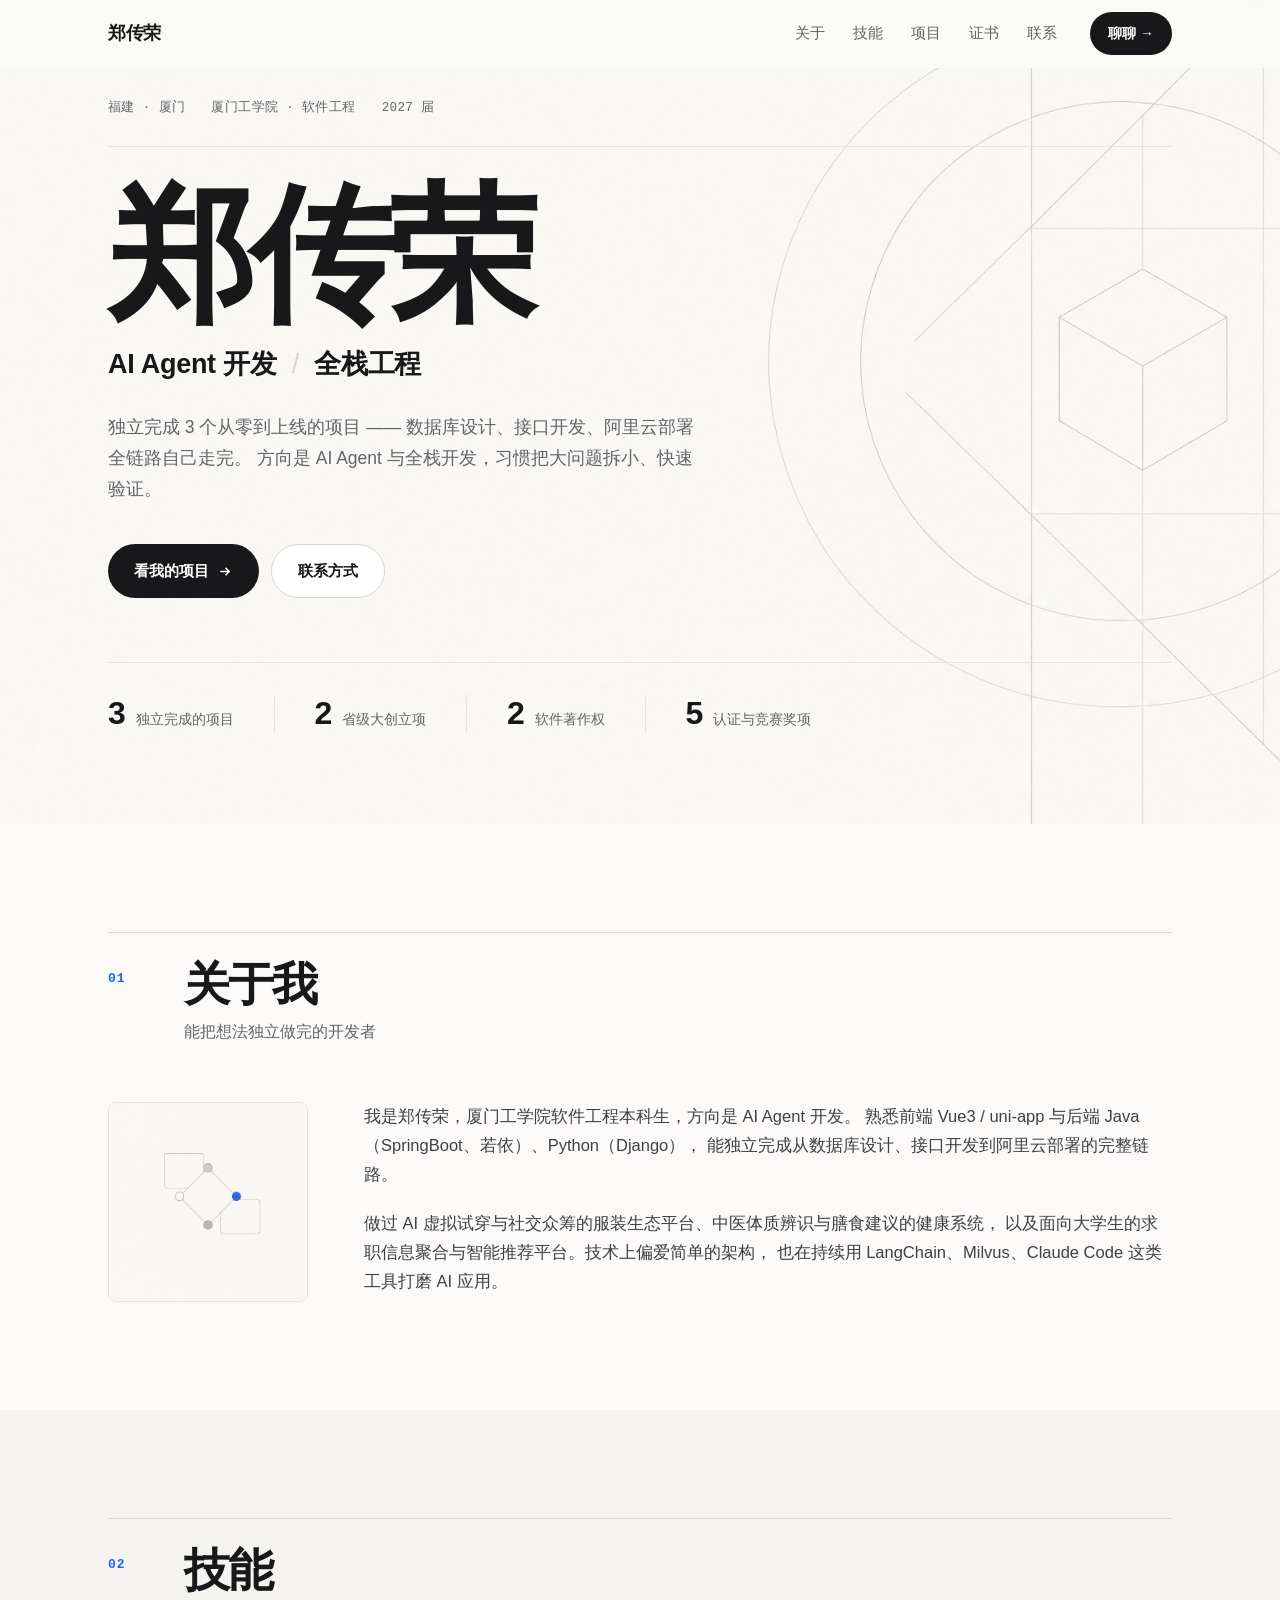
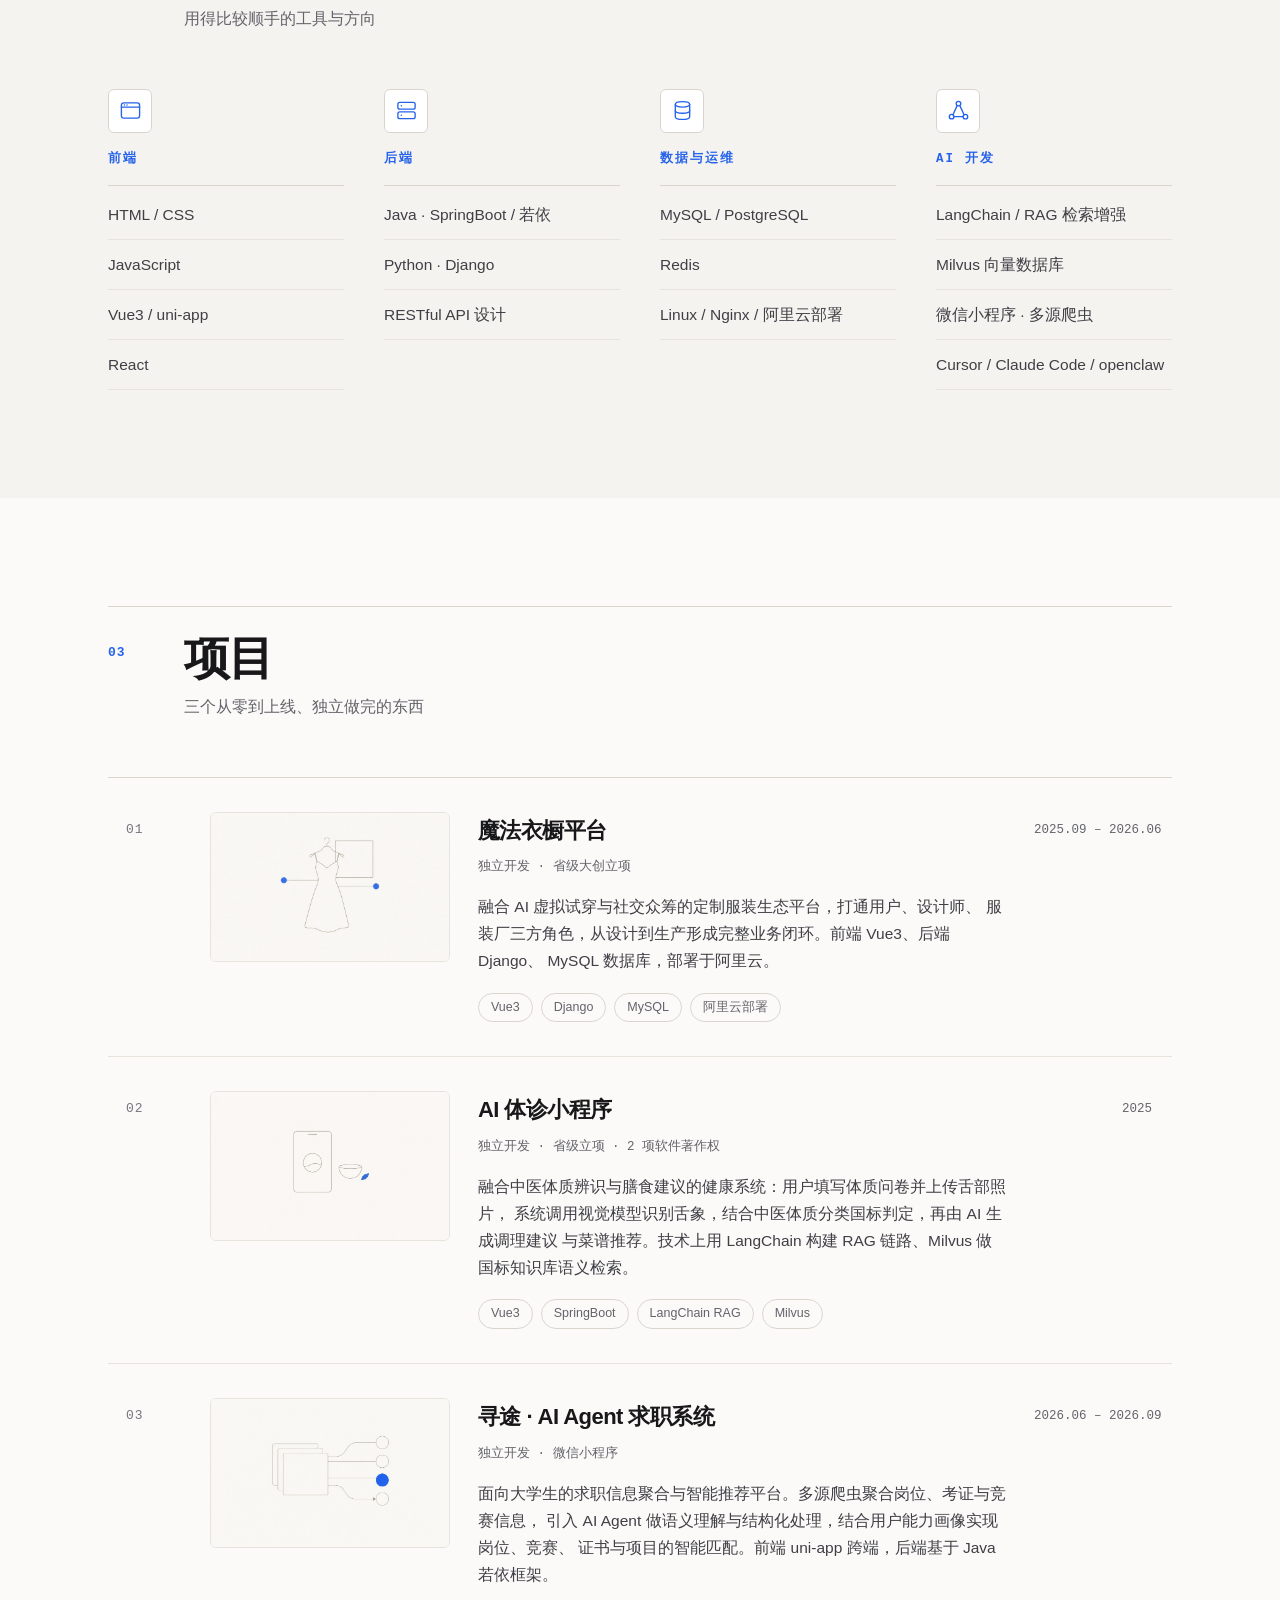
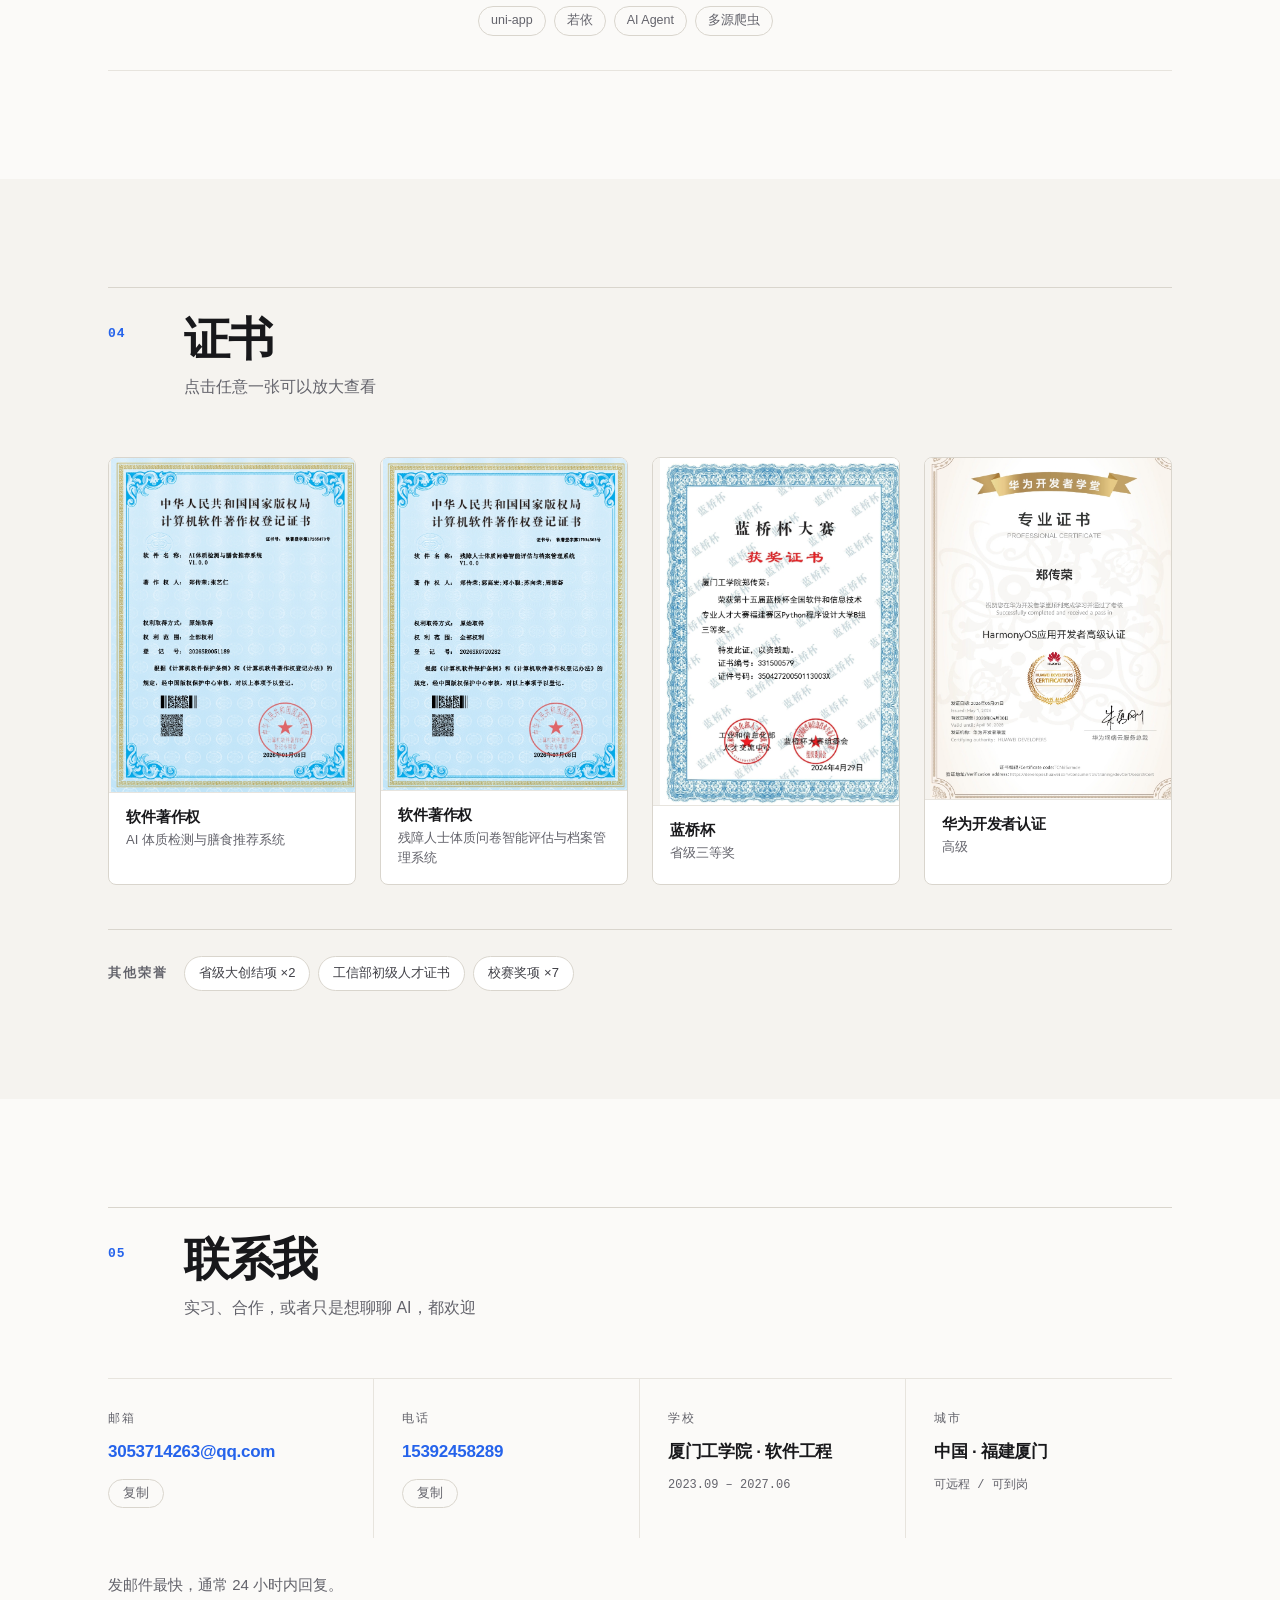
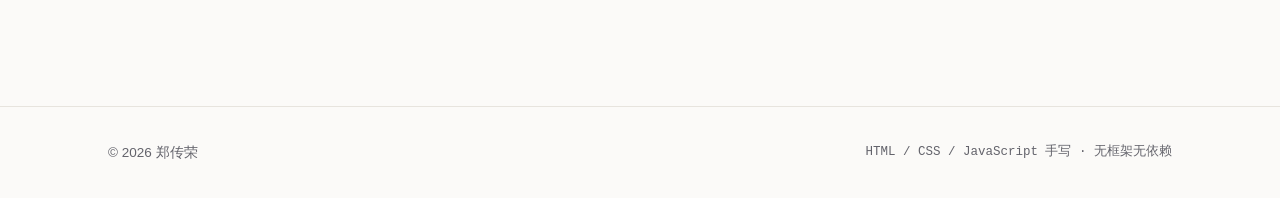
==== commit e7b4207e: "feat: 个人主页改版为响应式作品集，新增证书展示与移动端适配" ====
--- a/index.html
+++ b/index.html
@@ -1,457 +1,421 @@
 <!DOCTYPE html>
 <html lang="zh-CN">
 <head>
-<meta charset="UTF-8">
-<meta name="viewport" content="width=device-width,initial-scale=1.0">
-<title>郑传荣 · 个人简历</title>
-<link rel="preconnect" href="https://fonts.googleapis.com">
-<link rel="preconnect" href="https://fonts.gstatic.com" crossorigin>
-<link href="https://fonts.googleapis.com/css2?family=Sora:wght@300;400;500;600;700&display=swap" rel="stylesheet">
-<style>
-*,*::before,*::after{margin:0;padding:0;box-sizing:border-box}
-
-:root{
-  --bg:#eef0f2;
-  --surface:#fff;
-  --sidebar:#f8f9fb;
-  --blue:#2563eb;
-  --blue-light:#dbeafe;
-  --blue-dark:#1e40af;
-  --text:#1e293b;
-  --text-secondary:#64748b;
-  --text-muted:#94a3b8;
-  --border:#e2e6ea;
-  --shadow:0 1px 8px rgba(0,0,0,0.06);
-}
-
-body{
-  font-family:'Sora','Segoe UI',sans-serif;
-  background:var(--bg);
-  color:var(--text);
-  line-height:1.5;
-  -webkit-font-smoothing:antialiased;
-}
-
-.page{max-width:900px;margin:32px auto;padding:0 16px}
-
-/* ─── print button ─── */
-.print-bar{
-  display:flex;justify-content:flex-end;margin-bottom:12px;
-}
-.print-btn{
-  display:inline-flex;align-items:center;gap:6px;
-  padding:8px 18px;border-radius:8px;
-  background:var(--surface);border:1px solid var(--border);
-  color:var(--text-secondary);font-size:13px;
-  font-family:inherit;cursor:pointer;
-  transition:all .2s;box-shadow:var(--shadow);
-}
-.print-btn:hover{
-  border-color:var(--blue);color:var(--blue);
-  box-shadow:0 2px 12px rgba(37,99,235,0.1);
-}
-.print-btn svg{width:15px;height:15px}
-
-/* ─── resume two-column ─── */
-.resume{
-  background:var(--surface);border-radius:16px;
-  box-shadow:var(--shadow);overflow:hidden;
-  display:grid;grid-template-columns:270px 1fr;
-}
-
-/* ═══ SIDEBAR ═══ */
-.sidebar{
-  background:var(--sidebar);padding:32px 24px;
-  border-right:1px solid var(--border);
-  display:flex;flex-direction:column;gap:18px;
-}
-
-.avatar-wrap{text-align:center}
-.avatar{
-  width:110px;height:110px;border-radius:50%;
-  margin:0 auto 10px;overflow:hidden;
-  border:3px solid var(--surface);
-  box-shadow:0 2px 12px rgba(37,99,235,0.12);
-}
-.avatar img{width:100%;height:100%;object-fit:cover}
-
-.sidebar-name h1{
-  font-size:20px;font-weight:700;color:var(--text);
-  text-align:center;line-height:1.2;
-}
-.sidebar-name .title{
-  font-size:12px;color:var(--text-secondary);
-  text-align:center;margin-top:2px;font-weight:400;
-}
-
-.sb-section h3{
-  font-size:11px;text-transform:uppercase;
-  letter-spacing:1.5px;color:var(--text-muted);
-  margin-bottom:8px;font-weight:600;
-}
-
-.sb-contact{display:flex;flex-direction:column;gap:6px}
-.sb-contact a,.sb-contact .sb-contact-item{
-  display:flex;align-items:center;gap:8px;
-  font-size:12px;color:var(--text-secondary);text-decoration:none;
-  line-height:1.3;transition:color .15s;
-}
-.sb-contact a:hover{color:var(--blue)}
-.sb-contact svg{
-  width:13px;height:13px;flex-shrink:0;
-  color:var(--blue);opacity:0.7;
-}
-
-.sb-skills{display:flex;flex-wrap:wrap;gap:4px}
-.sb-skill{
-  font-size:10px;padding:3px 9px;border-radius:4px;
-  background:var(--blue-light);color:var(--blue-dark);
-  font-weight:500;line-height:1.4;
-}
-
-.sb-awards{display:flex;flex-direction:column;gap:4px}
-.sb-award{
-  font-size:11px;color:var(--text-secondary);
-  padding-left:10px;position:relative;line-height:1.4;
-}
-.sb-award::before{
-  content:'';position:absolute;left:0;top:6px;
-  width:4px;height:4px;border-radius:50%;background:var(--blue);opacity:0.5;
-}
-
-.divider{height:1px;background:var(--border);margin:2px 0}
-
-/* ═══ MAIN ═══ */
-.main{padding:28px 32px;display:flex;flex-direction:column;gap:0}
-
-.main-header{
-  margin-bottom:12px;padding-bottom:12px;
-  border-bottom:2px solid var(--blue);
-}
-.main-header h1{
-  font-size:26px;font-weight:700;color:var(--text);
-  letter-spacing:-0.3px;
-}
-.main-header .sub{
-  font-size:13px;color:var(--text-secondary);margin-top:2px;
-  font-weight:400;
-}
-.main-header .github{
-  display:inline-block;margin-top:4px;
-  font-size:12px;color:var(--blue);text-decoration:none;
-  font-weight:500;
-}
-.main-header .github:hover{text-decoration:underline}
-
-.sec{margin-bottom:14px}
-.sec-head{
-  display:flex;align-items:center;gap:10px;margin-bottom:8px;
-}
-.sec-head .dot{
-  width:6px;height:6px;border-radius:50%;background:var(--blue);flex-shrink:0;
-}
-.sec-head h2{
-  font-size:14px;font-weight:600;color:var(--text);
-}
-.sec-head .line{flex:1;height:1px;background:var(--border)}
-
-.about-text{font-size:12px;color:var(--text-secondary);line-height:1.7;}
-
-/* project */
-.proj{padding:10px 0 8px}
-.proj+.proj{border-top:1px solid var(--border)}
-.proj-head{
-  display:flex;justify-content:space-between;align-items:baseline;
-  flex-wrap:wrap;gap:2px;margin-bottom:1px;
-}
-.proj-head h3{font-size:13px;font-weight:600;color:var(--text)}
-.proj-head .date{font-size:10px;color:var(--text-muted);white-space:nowrap}
-.proj .role{font-size:11px;color:var(--blue);font-weight:500;margin-bottom:2px}
-.proj p{font-size:11px;color:var(--text-secondary);line-height:1.6;}
-.proj-tags{display:flex;flex-wrap:wrap;gap:3px;margin-top:4px}
-.proj-tags span{
-  font-size:10px;padding:2px 7px;border-radius:3px;
-  background:#f1f5f9;color:var(--text-secondary);
-  font-weight:500;
-}
-
-/* education */
-.edu-item{display:flex;justify-content:space-between;align-items:center;flex-wrap:wrap;gap:4px}
-.edu-item h3{font-size:13px;font-weight:600}
-.edu-item .meta{font-size:12px;color:var(--text-secondary)}
-.edu-item .date{font-size:11px;color:var(--text-muted)}
-
-/* footer */
-.footer{text-align:center;padding:16px 0 24px}
-.footer p{font-size:11px;color:var(--text-muted)}
-.footer a{color:var(--blue);text-decoration:none}
-
-/* ─── print ─── */
-@media print{
-  body{background:#fff;padding:0!important}
-  .page{max-width:100%;margin:0!important;padding:0!important}
-  .resume{box-shadow:none;border-radius:0}
-  .print-bar{display:none!important}
-  .sb-skill{background:#e8e8e8!important;color:#333!important;-webkit-print-color-adjust:exact;print-color-adjust:exact}
-  .sec-head .dot{background:#333!important;-webkit-print-color-adjust:exact;print-color-adjust:exact}
-  .main-header{border-bottom-color:#333!important}
-  .proj .role{color:#333!important}
-}
-
-@media(max-width:680px){
-  .resume{grid-template-columns:1fr}
-  .sidebar{border-right:none;border-bottom:1px solid var(--border);padding:24px 20px}
-  .page{margin:0;padding:0}
-  .resume{border-radius:0}
-  .main{padding:20px}
-  .print-bar{padding:0 16px;margin-top:16px}
-}
-</style>
+  <meta charset="UTF-8">
+  <meta name="viewport" content="width=device-width, initial-scale=1.0">
+  <meta name="theme-color" content="#FBFAF8">
+  <title>郑传荣 · AI Agent 开发</title>
+  <meta name="description" content="郑传荣的个人主页 —— AI Agent 开发，全栈与智能应用。厦门工学院软件工程，独立完成 3 个完整项目，2 项省级大创立项，2 项软件著作权。">
+  <link rel="stylesheet" href="style.css">
 </head>
 <body>
 
-<div class="page">
-
-  <div class="print-bar">
-    <button class="print-btn" onclick="window.print()">
-      <svg viewBox="0 0 24 24" fill="none" stroke="currentColor" stroke-width="2"><path d="M6 9V2h12v7M6 18H4a2 2 0 01-2-2v-5a2 2 0 012-2h16a2 2 0 012 2v5a2 2 0 01-2 2h-2"/><path d="M6 14h12v8H6z"/><path d="M18 12h.01"/></svg>
-      导出 PDF / 打印
+  <!-- ===== 顶部导航 ===== -->
+  <header class="navbar" id="navbar">
+    <div class="nav-progress" id="navProgress" aria-hidden="true"></div>
+    <div class="container nav-inner">
+      <a href="#hero" class="logo">郑传荣</a>
+
+      <nav class="nav-links" id="navLinks">
+        <a href="#about" class="nav-link">关于</a>
+        <a href="#skills" class="nav-link">技能</a>
+        <a href="#projects" class="nav-link">项目</a>
+        <a href="#certs" class="nav-link">证书</a>
+        <a href="#contact" class="nav-link">联系</a>
+      </nav>
+
+      <a href="mailto:3053714263@qq.com" class="nav-cta">聊聊 →</a>
+
+      <button class="nav-toggle" id="navToggle" aria-label="打开菜单" aria-expanded="false">
+        <span></span><span></span><span></span>
+      </button>
+    </div>
+  </header>
+
+  <main>
+
+    <!-- ===== 首屏 ===== -->
+    <section class="hero" id="hero">
+      <div class="container">
+        <p class="hero-meta">
+          <span>福建 · 厦门</span>
+          <span>厦门工学院 · 软件工程</span>
+          <span>2027 届</span>
+        </p>
+
+        <h1 class="hero-name">郑传荣</h1>
+
+        <p class="hero-role">AI Agent 开发 <span class="slash">/</span> 全栈工程</p>
+
+        <p class="hero-desc">
+          独立完成 3 个从零到上线的项目 —— 数据库设计、接口开发、阿里云部署全链路自己走完。
+          方向是 AI Agent 与全栈开发，习惯把大问题拆小、快速验证。
+        </p>
+
+        <div class="hero-actions">
+          <a href="#projects" class="btn btn-solid">
+            看我的项目
+            <svg viewBox="0 0 16 16" width="15" height="15" aria-hidden="true"><path d="M3 8h9M8.5 4.5 12 8l-3.5 3.5" fill="none" stroke="currentColor" stroke-width="1.7" stroke-linecap="round" stroke-linejoin="round"/></svg>
+          </a>
+          <a href="#contact" class="btn btn-line">联系方式</a>
+        </div>
+
+        <ul class="hero-facts">
+          <li><strong>3</strong><span>独立完成的项目</span></li>
+          <li><strong>2</strong><span>省级大创立项</span></li>
+          <li><strong>2</strong><span>软件著作权</span></li>
+          <li><strong>5</strong><span>认证与竞赛奖项</span></li>
+        </ul>
+      </div>
+    </section>
+
+    <!-- ===== 关于 ===== -->
+    <section class="section" id="about">
+      <div class="container">
+        <header class="sec-head reveal">
+          <span class="sec-num">01</span>
+          <div>
+            <h2 class="sec-title">关于我</h2>
+            <p class="sec-sub">能把想法独立做完的开发者</p>
+          </div>
+        </header>
+
+        <div class="about-grid">
+          <div class="reveal">
+            <!-- 配图（抽象几何，非人像）。想换成真人照片：把下面的 src 换成你的照片路径即可 -->
+            <img class="avatar" src="assets/about.jpg" alt="" width="1024" height="1536" loading="lazy" decoding="async">
+          </div>
+
+          <div class="about-text reveal">
+            <p>
+              我是郑传荣，厦门工学院软件工程本科生，方向是 AI Agent 开发。
+              熟悉前端 Vue3 / uni-app 与后端 Java（SpringBoot、若依）、Python（Django），
+              能独立完成从数据库设计、接口开发到阿里云部署的完整链路。
+            </p>
+            <p>
+              做过 AI 虚拟试穿与社交众筹的服装生态平台、中医体质辨识与膳食建议的健康系统，
+              以及面向大学生的求职信息聚合与智能推荐平台。技术上偏爱简单的架构，
+              也在持续用 LangChain、Milvus、Claude Code 这类工具打磨 AI 应用。
+            </p>
+          </div>
+        </div>
+      </div>
+    </section>
+
+    <!-- ===== 技能 ===== -->
+    <section class="section section-alt" id="skills">
+      <div class="container">
+        <header class="sec-head reveal">
+          <span class="sec-num">02</span>
+          <div>
+            <h2 class="sec-title">技能</h2>
+            <p class="sec-sub">用得比较顺手的工具与方向</p>
+          </div>
+        </header>
+
+        <div class="skill-groups">
+          <div class="skill-group reveal">
+            <span class="sg-icon" aria-hidden="true">
+              <svg viewBox="0 0 24 24" fill="none" stroke="currentColor" stroke-width="1.4" stroke-linecap="round" stroke-linejoin="round">
+                <rect x="2.5" y="4" width="19" height="16" rx="2.5"/>
+                <path d="M2.5 8.5h19"/>
+                <circle cx="5.7" cy="6.25" r=".75" fill="currentColor" stroke="none"/>
+                <circle cx="8.4" cy="6.25" r=".75" fill="currentColor" stroke="none"/>
+              </svg>
+            </span>
+            <h3>前端</h3>
+            <ul>
+              <li>HTML / CSS</li>
+              <li>JavaScript</li>
+              <li>Vue3 / uni-app</li>
+              <li>React</li>
+            </ul>
+          </div>
+
+          <div class="skill-group reveal">
+            <span class="sg-icon" aria-hidden="true">
+              <svg viewBox="0 0 24 24" fill="none" stroke="currentColor" stroke-width="1.4" stroke-linecap="round" stroke-linejoin="round">
+                <rect x="3" y="3.5" width="18" height="7" rx="2"/>
+                <rect x="3" y="13.5" width="18" height="7" rx="2"/>
+                <circle cx="6.6" cy="7" r=".8" fill="currentColor" stroke="none"/>
+                <circle cx="6.6" cy="17" r=".8" fill="currentColor" stroke="none"/>
+              </svg>
+            </span>
+            <h3>后端</h3>
+            <ul>
+              <li>Java · SpringBoot / 若依</li>
+              <li>Python · Django</li>
+              <li>RESTful API 设计</li>
+            </ul>
+          </div>
+
+          <div class="skill-group reveal">
+            <span class="sg-icon" aria-hidden="true">
+              <svg viewBox="0 0 24 24" fill="none" stroke="currentColor" stroke-width="1.4" stroke-linecap="round" stroke-linejoin="round">
+                <ellipse cx="12" cy="5.6" rx="7.5" ry="2.9"/>
+                <path d="M4.5 5.6v12.8c0 1.6 3.36 2.9 7.5 2.9s7.5-1.3 7.5-2.9V5.6"/>
+                <path d="M4.5 12c0 1.6 3.36 2.9 7.5 2.9s7.5-1.3 7.5-2.9"/>
+              </svg>
+            </span>
+            <h3>数据与运维</h3>
+            <ul>
+              <li>MySQL / PostgreSQL</li>
+              <li>Redis</li>
+              <li>Linux / Nginx / 阿里云部署</li>
+            </ul>
+          </div>
+
+          <div class="skill-group reveal">
+            <span class="sg-icon" aria-hidden="true">
+              <svg viewBox="0 0 24 24" fill="none" stroke="currentColor" stroke-width="1.4" stroke-linecap="round" stroke-linejoin="round">
+                <circle cx="12" cy="4.8" r="2.4"/>
+                <circle cx="4.8" cy="18.4" r="2.4"/>
+                <circle cx="19.2" cy="18.4" r="2.4"/>
+                <path d="M10.6 6.9 6.2 16.4M13.4 6.9l4.4 9.5M7.2 18.4h9.6"/>
+              </svg>
+            </span>
+            <h3>AI 开发</h3>
+            <ul>
+              <li>LangChain / RAG 检索增强</li>
+              <li>Milvus 向量数据库</li>
+              <li>微信小程序 · 多源爬虫</li>
+              <li>Cursor / Claude Code / openclaw</li>
+            </ul>
+          </div>
+        </div>
+      </div>
+    </section>
+
+    <!-- ===== 项目 ===== -->
+    <section class="section" id="projects">
+      <div class="container">
+        <header class="sec-head reveal">
+          <span class="sec-num">03</span>
+          <div>
+            <h2 class="sec-title">项目</h2>
+            <p class="sec-sub">三个从零到上线、独立做完的东西</p>
+          </div>
+        </header>
+
+        <div class="project-list">
+          <article class="project-row reveal">
+            <span class="pr-idx" aria-hidden="true">01</span>
+            <div class="pr-thumb">
+              <img src="assets/project-1.jpg" alt="" width="1536" height="1024" loading="lazy" decoding="async">
+            </div>
+            <div class="pr-main">
+              <h3>魔法衣橱平台</h3>
+              <p class="pr-role">独立开发 · 省级大创立项</p>
+              <p class="pr-desc">
+                融合 AI 虚拟试穿与社交众筹的定制服装生态平台，打通用户、设计师、
+                服装厂三方角色，从设计到生产形成完整业务闭环。前端 Vue3、后端 Django、
+                MySQL 数据库，部署于阿里云。
+              </p>
+              <ul class="pr-tags">
+                <li>Vue3</li><li>Django</li><li>MySQL</li><li>阿里云部署</li>
+              </ul>
+            </div>
+            <span class="pr-year">2025.09 – 2026.06</span>
+          </article>
+
+          <article class="project-row reveal">
+            <span class="pr-idx" aria-hidden="true">02</span>
+            <div class="pr-thumb">
+              <img src="assets/project-2.jpg" alt="" width="1536" height="1024" loading="lazy" decoding="async">
+            </div>
+            <div class="pr-main">
+              <h3>AI 体诊小程序</h3>
+              <p class="pr-role">独立开发 · 省级立项 · 2 项软件著作权</p>
+              <p class="pr-desc">
+                融合中医体质辨识与膳食建议的健康系统：用户填写体质问卷并上传舌部照片，
+                系统调用视觉模型识别舌象，结合中医体质分类国标判定，再由 AI 生成调理建议
+                与菜谱推荐。技术上用 LangChain 构建 RAG 链路、Milvus 做国标知识库语义检索。
+              </p>
+              <ul class="pr-tags">
+                <li>Vue3</li><li>SpringBoot</li><li>LangChain RAG</li><li>Milvus</li>
+              </ul>
+            </div>
+            <span class="pr-year">2025</span>
+          </article>
+
+          <article class="project-row reveal">
+            <span class="pr-idx" aria-hidden="true">03</span>
+            <div class="pr-thumb">
+              <img src="assets/project-3.jpg" alt="" width="1536" height="1024" loading="lazy" decoding="async">
+            </div>
+            <div class="pr-main">
+              <h3>寻途 · AI Agent 求职系统</h3>
+              <p class="pr-role">独立开发 · 微信小程序</p>
+              <p class="pr-desc">
+                面向大学生的求职信息聚合与智能推荐平台。多源爬虫聚合岗位、考证与竞赛信息，
+                引入 AI Agent 做语义理解与结构化处理，结合用户能力画像实现岗位、竞赛、
+                证书与项目的智能匹配。前端 uni-app 跨端，后端基于 Java 若依框架。
+              </p>
+              <ul class="pr-tags">
+                <li>uni-app</li><li>若依</li><li>AI Agent</li><li>多源爬虫</li>
+              </ul>
+            </div>
+            <span class="pr-year">2026.06 – 2026.09</span>
+          </article>
+        </div>
+      </div>
+    </section>
+
+    <!-- ===== 证书 ===== -->
+    <section class="section section-alt" id="certs">
+      <div class="container">
+        <header class="sec-head reveal">
+          <span class="sec-num">04</span>
+          <div>
+            <h2 class="sec-title">证书</h2>
+            <p class="sec-sub">点击任意一张可以放大查看</p>
+          </div>
+        </header>
+
+        <div class="cert-grid">
+          <button class="cert-card reveal" type="button"
+                  data-full="certs/copyright-ai-constitution.jpg"
+                  data-title="软件著作权 · AI 体质检测与膳食推荐系统"
+                  data-note="登记号 2026SR0051189 · 2026.01.08">
+            <span class="cert-shot">
+              <img src="certs/copyright-ai-constitution.jpg" alt="计算机软件著作权登记证书：AI体质检测与膳食推荐系统" loading="lazy" decoding="async">
+            </span>
+            <span class="cert-cap">
+              <strong>软件著作权</strong>
+              <em>AI 体质检测与膳食推荐系统</em>
+            </span>
+          </button>
+
+          <button class="cert-card reveal" type="button"
+                  data-full="certs/copyright-disability-assessment.jpg"
+                  data-title="软件著作权 · 残障人士体质问卷智能评估与档案管理系统"
+                  data-note="登记号 2026SR0720282 · 2026.07.08">
+            <span class="cert-shot">
+              <img src="certs/copyright-disability-assessment.jpg" alt="计算机软件著作权登记证书：残障人士体质问卷智能评估与档案管理系统" loading="lazy" decoding="async">
+            </span>
+            <span class="cert-cap">
+              <strong>软件著作权</strong>
+              <em>残障人士体质问卷智能评估与档案管理系统</em>
+            </span>
+          </button>
+
+          <button class="cert-card reveal" type="button"
+                  data-full="certs/lanqiao-cup.jpg"
+                  data-title="蓝桥杯 · 省级三等奖"
+                  data-note="全国软件和信息技术专业人才大赛">
+            <span class="cert-shot">
+              <img src="certs/lanqiao-cup.jpg" alt="蓝桥杯省级三等奖证书" loading="lazy" decoding="async">
+            </span>
+            <span class="cert-cap">
+              <strong>蓝桥杯</strong>
+              <em>省级三等奖</em>
+            </span>
+          </button>
+
+          <button class="cert-card reveal" type="button"
+                  data-full="certs/huawei-developer-advanced.jpg"
+                  data-title="华为开发者认证 · 高级"
+                  data-note="HCIA / 开发者认证">
+            <span class="cert-shot">
+              <img src="certs/huawei-developer-advanced.jpg" alt="华为开发者认证高级证书" loading="lazy" decoding="async">
+            </span>
+            <span class="cert-cap">
+              <strong>华为开发者认证</strong>
+              <em>高级</em>
+            </span>
+          </button>
+        </div>
+
+        <div class="cert-extra reveal">
+          <h3>其他荣誉</h3>
+          <ul class="tags">
+            <li>省级大创结项 ×2</li>
+            <li>工信部初级人才证书</li>
+            <li>校赛奖项 ×7</li>
+          </ul>
+        </div>
+      </div>
+    </section>
+
+    <!-- ===== 联系 ===== -->
+    <section class="section" id="contact">
+      <div class="container">
+        <header class="sec-head reveal">
+          <span class="sec-num">05</span>
+          <div>
+            <h2 class="sec-title">联系我</h2>
+            <p class="sec-sub">实习、合作，或者只是想聊聊 AI，都欢迎</p>
+          </div>
+        </header>
+
+        <div class="contact-grid">
+          <div class="contact-item reveal">
+            <span class="ci-label">邮箱</span>
+            <a class="ci-value" href="mailto:3053714263@qq.com">3053714263@qq.com</a>
+            <button class="ci-copy" type="button" data-copy="3053714263@qq.com">复制</button>
+          </div>
+
+          <div class="contact-item reveal">
+            <span class="ci-label">电话</span>
+            <a class="ci-value" href="tel:15392458289">15392458289</a>
+            <button class="ci-copy" type="button" data-copy="15392458289">复制</button>
+          </div>
+
+          <div class="contact-item reveal">
+            <span class="ci-label">学校</span>
+            <span class="ci-value">厦门工学院 · 软件工程</span>
+            <span class="ci-note">2023.09 – 2027.06</span>
+          </div>
+
+          <div class="contact-item reveal">
+            <span class="ci-label">城市</span>
+            <span class="ci-value">中国 · 福建厦门</span>
+            <span class="ci-note">可远程 / 可到岗</span>
+          </div>
+        </div>
+
+        <p class="contact-foot reveal">发邮件最快，通常 24 小时内回复。</p>
+      </div>
+    </section>
+
+  </main>
+
+  <!-- ===== 页脚 ===== -->
+  <footer class="footer">
+    <div class="container footer-inner">
+      <p>© <span id="year"></span> 郑传荣</p>
+      <p class="footer-made">HTML / CSS / JavaScript 手写 · 无框架无依赖</p>
+    </div>
+  </footer>
+
+  <!-- 回到顶部 -->
+  <button class="to-top" id="toTop" aria-label="回到顶部">
+    <svg viewBox="0 0 16 16" width="15" height="15" aria-hidden="true"><path d="M8 12.5V3.5M4.5 7 8 3.5 11.5 7" fill="none" stroke="currentColor" stroke-width="1.8" stroke-linecap="round" stroke-linejoin="round"/></svg>
+  </button>
+
+  <!-- 证书放大查看 -->
+  <div class="lightbox" id="lightbox" role="dialog" aria-modal="true" aria-label="证书大图" hidden>
+    <button class="lb-btn lb-close" id="lbClose" type="button" aria-label="关闭（Esc）">
+      <svg viewBox="0 0 16 16" width="16" height="16" aria-hidden="true"><path d="m4 4 8 8M12 4l-8 8" fill="none" stroke="currentColor" stroke-width="1.8" stroke-linecap="round"/></svg>
     </button>
+    <button class="lb-btn lb-prev" id="lbPrev" type="button" aria-label="上一张（←）">
+      <svg viewBox="0 0 16 16" width="18" height="18" aria-hidden="true"><path d="M10 3 5 8l5 5" fill="none" stroke="currentColor" stroke-width="1.8" stroke-linecap="round" stroke-linejoin="round"/></svg>
+    </button>
+    <button class="lb-btn lb-next" id="lbNext" type="button" aria-label="下一张（→）">
+      <svg viewBox="0 0 16 16" width="18" height="18" aria-hidden="true"><path d="m6 3 5 5-5 5" fill="none" stroke="currentColor" stroke-width="1.8" stroke-linecap="round" stroke-linejoin="round"/></svg>
+    </button>
+
+    <figure class="lb-figure">
+      <img id="lbImg" src="" alt="">
+      <figcaption>
+        <strong id="lbTitle"></strong>
+        <span id="lbNote"></span>
+      </figcaption>
+    </figure>
   </div>
 
-  <div class="resume">
-
-    <!-- ═══ 左侧栏 ═══ -->
-    <aside class="sidebar">
-
-      <div class="avatar-wrap">
-        <div class="avatar">
-          <img src="photo.jpg" alt="郑传荣">
-        </div>
-      </div>
-
-      <div class="sidebar-name">
-        <h1>郑传荣</h1>
-        <div class="title">软件开发工程师</div>
-      </div>
-
-      <div class="divider"></div>
-
-      <div class="sb-section">
-        <h3>联系方式</h3>
-        <div class="sb-contact">
-          <a href="tel:15392458289">
-            <svg viewBox="0 0 24 24" fill="none" stroke="currentColor" stroke-width="2"><path d="M22 16.92v3a2 2 0 0 1-2.18 2 19.8 19.8 0 0 1-8.63-3.07 19.5 19.5 0 0 1-6-6 19.8 19.8 0 0 1-3.07-8.67A2 2 0 0 1 4.11 2h3a2 2 0 0 1 2 1.72 12.84 12.84 0 0 0 .7 2.81 2 2 0 0 1-.45 2.11L8.09 9.91a16 16 0 0 0 6 6l1.27-1.27a2 2 0 0 1 2.11-.45 12.84 12.84 0 0 0 2.81.7A2 2 0 0 1 22 16.92z"/></svg>
-            15392458289
-          </a>
-          <a href="mailto:3053714263@qq.com">
-            <svg viewBox="0 0 24 24" fill="none" stroke="currentColor" stroke-width="2"><path d="M4 4h16c1.1 0 2 .9 2 2v12c0 1.1-.9 2-2 2H4c-1.1 0-2-.9-2-2V6c0-1.1.9-2 2-2z"/><polyline points="22,6 12,13 2,6"/></svg>
-            3053714263@qq.com
-          </a>
-          <span class="sb-contact-item">
-            <svg viewBox="0 0 24 24" fill="none" stroke="currentColor" stroke-width="2"><path d="M21 10c0 7-9 13-9 13s-9-6-9-13a9 9 0 0 1 18 0z"/><circle cx="12" cy="10" r="3"/></svg>
-            福建省厦门市
-          </span>
-          <a href="https://github.com/dghc2023" target="_blank">
-            <svg viewBox="0 0 24 24" fill="currentColor"><path d="M12 0C5.37 0 0 5.37 0 12c0 5.31 3.435 9.795 8.205 11.385.6.105.825-.255.825-.57 0-.285-.015-1.23-.015-2.235-3.015.555-3.795-.735-4.035-1.41-.135-.345-.72-1.41-1.23-1.695-.42-.225-1.02-.78-.015-.795.945-.015 1.62.87 1.845 1.23 1.08 1.815 2.805 1.305 3.495.99.105-.78.42-1.305.765-1.605-2.67-.3-5.46-1.335-5.46-5.925 0-1.305.465-2.385 1.23-3.225-.12-.3-.54-1.53.12-3.18 0 0 1.005-.315 3.3 1.23.96-.27 1.98-.405 3-.405s2.04.135 3 .405c2.295-1.56 3.3-1.23 3.3-1.23.66 1.65.24 2.88.12 3.18.765.84 1.23 1.905 1.23 3.225 0 4.605-2.805 5.625-5.475 5.925.435.375.81 1.095.81 2.22 0 1.605-.015 2.895-.015 3.3 0 .315.225.69.825.57A12.02 12.02 0 0 0 24 12c0-6.63-5.37-12-12-12z"/></svg>
-            dghc2023
-          </a>
-        </div>
-      </div>
-
-      <div class="divider"></div>
-
-      <div class="sb-section">
-        <h3>专业技能</h3>
-        <div class="sb-skills">
-          <span class="sb-skill">HTML/CSS</span>
-          <span class="sb-skill">JavaScript</span>
-          <span class="sb-skill">Vue3</span>
-          <span class="sb-skill">Element Plus</span>
-          <span class="sb-skill">Bootstrap</span>
-          <span class="sb-skill">Python</span>
-          <span class="sb-skill">Java</span>
-          <span class="sb-skill">SpringBoot</span>
-          <span class="sb-skill">LangChain4j</span>
-          <span class="sb-skill">OpenCV</span>
-          <span class="sb-skill">Dify</span>
-          <span class="sb-skill">Docker</span>
-          <span class="sb-skill">Git</span>
-        </div>
-      </div>
-
-      <div class="divider"></div>
-
-      <div class="sb-section">
-        <h3>证书 &amp; 荣誉</h3>
-        <div class="sb-awards">
-          <span class="sb-award">计算机二级</span>
-          <span class="sb-award">软件著作权 × 2（申请中）</span>
-          <span class="sb-award">蓝桥杯 · 省三等奖</span>
-          <span class="sb-award">非遗设计比赛 · 小组一等奖</span>
-          <span class="sb-award">商务数据分析大赛 · 小组二等奖</span>
-          <span class="sb-award">精英选拔赛 · 二等奖</span>
-        </div>
-      </div>
-
-    </aside>
-
-    <!-- ═══ 主内容 ═══ -->
-    <main class="main">
-
-      <div class="main-header">
-        <h1>郑传荣</h1>
-        <div class="sub">软件开发工程师 · 厦门工学院</div>
-        <a class="github" href="https://github.com/dghc2023" target="_blank">github.com/dghc2023</a>
-      </div>
-
-      <!-- 个人简介 -->
-      <div class="sec">
-        <div class="sec-head">
-          <span class="dot"></span>
-          <h2>个人简介</h2>
-          <span class="line"></span>
-        </div>
-        <div class="about-text">
-          软件工程专业本科在读，具备前后端全栈开发与 AI 应用落地经验。
-          熟悉 Vue3、SpringBoot 等主流框架，擅长 Python 自动化处理与 Dify 智能工作流搭建。
-          有多个校企合作项目实战经历，善于将技术方案转化为实际产品。
-        </div>
-      </div>
-
-      <!-- 项目经历 -->
-      <div class="sec">
-        <div class="sec-head">
-          <span class="dot"></span>
-          <h2>项目经历</h2>
-          <span class="line"></span>
-        </div>
-
-        <div class="proj">
-          <div class="proj-head">
-            <h3>学院考勤系统</h3>
-            <span class="date">2024.06 - 2024.12</span>
-          </div>
-          <div class="role">前后端开发 · 同学委会学习心理部合作</div>
-          <p>使用 Python 对全学院学位考勤文件进行自动化整理与处理，打包为 exe 可执行程序，节省人工时间 3-4 小时。</p>
-          <div class="proj-tags">
-            <span>Python</span><span>EXE打包</span><span>自动化办公</span>
-          </div>
-        </div>
-
-        <div class="proj">
-          <div class="proj-head">
-            <h3>智瞳 AI · 舆情分析系统</h3>
-            <span class="date">2024.07 - 2025.01</span>
-          </div>
-          <div class="role">AI 开发 · 同湖南永州网信办、校内外老师合作</div>
-          <p>使用 Python 爬虫获取并处理大量数据，搭建 Dify 工作流实现对舆情的智能判断与分析。</p>
-          <div class="proj-tags">
-            <span>Python</span><span>爬虫</span><span>Dify</span><span>工作流</span>
-          </div>
-        </div>
-
-        <div class="proj">
-          <div class="proj-head">
-            <h3>AI 心理诊疗系统</h3>
-            <span class="date">2024.07 - 2025.01</span>
-          </div>
-          <div class="role">AI 开发 · 同怡心园等老师合作</div>
-          <p>对接 AI 接口，对 AI 回复格式与内容进行微调，实现 AI 对个人信息的加密保护。
-            搭建 AI 心理 OH 卡功能，结合 Dify + RAG 实现梦境解析。</p>
-          <div class="proj-tags">
-            <span>Python</span><span>Dify</span><span>RAG</span><span>API</span>
-          </div>
-        </div>
-
-        <div class="proj">
-          <div class="proj-head">
-            <h3>赛车速度识别系统</h3>
-            <span class="date">2024.09 - 2025.03</span>
-          </div>
-          <div class="role">前后端开发 · 项目制（单子）</div>
-          <p>实现自动化对赛车视频中的速度值进行精准识别，并生成折线图进行数据对比分析。</p>
-          <div class="proj-tags">
-            <span>Python</span><span>OpenCV</span><span>数据可视化</span>
-          </div>
-        </div>
-
-        <div class="proj">
-          <div class="proj-head">
-            <h3>谷歌账号批量管理系统</h3>
-            <span class="date">2024.01 - 2024.05</span>
-          </div>
-          <div class="role">开发 · 项目制（单子）</div>
-          <p>采用 Python + 并发方式，批量自动化实现对谷歌账号信息的修改与管理。</p>
-          <div class="proj-tags">
-            <span>Python</span><span>并发</span><span>自动化</span>
-          </div>
-        </div>
-
-        <div class="proj">
-          <div class="proj-head">
-            <h3>AI 试衣系统</h3>
-            <span class="date">2025.01 - 2025.06</span>
-          </div>
-          <div class="role">前后端搭建 + API 调用 · 同重庆立泰服饰集团等合作</div>
-          <p>实现 AI 换衣功能及原型图搭建。已申请软件著作权，同 6 家企业签订合作意向书。</p>
-          <div class="proj-tags">
-            <span>Python</span><span>AI API</span><span>原型设计</span>
-          </div>
-        </div>
-
-        <div class="proj">
-          <div class="proj-head">
-            <h3>AI 舌诊系统</h3>
-            <span class="date">2025.06 - 2025.09</span>
-          </div>
-          <div class="role">前后端开发 · 同福建商学院团队合作</div>
-          <p>使用舌诊 API 实现对舌头图片的精准分析，结合知识库推荐营养餐。
-            使用 Sealos 部署程序实现公网访问。已申请软件著作权。</p>
-          <div class="proj-tags">
-            <span>Python</span><span>API</span><span>RAG</span><span>Sealos</span><span>Docker</span>
-          </div>
-        </div>
-
-      </div>
-
-      <!-- 教育背景 -->
-      <div class="sec">
-        <div class="sec-head">
-          <span class="dot"></span>
-          <h2>教育背景</h2>
-          <span class="line"></span>
-        </div>
-        <div class="edu-item">
-          <div>
-            <h3>软件工程</h3>
-            <div class="meta">厦门工学院 · 本科</div>
-          </div>
-          <span class="date">2023.09 - 2027.09</span>
-        </div>
-      </div>
-
-      <!-- 在校经历 -->
-      <div class="sec">
-        <div class="sec-head">
-          <span class="dot"></span>
-          <h2>在校经历</h2>
-          <span class="line"></span>
-        </div>
-        <div class="about-text">
-          参加社团：计算机协会、AI 坊（核心成员）、华为坊、传习会（副会长）、友敏学委会（副部长）。<br>
-          参与并组织学校尊师节、上巳节等活动的后勤安排；参与校内外车站等志愿服务，累计志愿时长 70+ 小时。<br>
-          课设独立编写 C 语言 / Java / Node / SpringBoot 等课程设计，并指导小组成员完成报告。
-        </div>
-      </div>
-
-    </main>
-  </div>
-
-  <footer class="footer">
-    <p>&copy; 2026 郑传荣 · <a href="https://github.com/dghc2023" target="_blank">GitHub</a> · 在线简历 · <a href="#" onclick="window.print()">导出 PDF</a></p>
-  </footer>
-</div>
-
+  <div class="toast" id="toast" role="status" aria-live="polite"></div>
+
+  <script src="script.js"></script>
 </body>
-</html>+</html>
--- a/style.css
+++ b/style.css
@@ -0,0 +1,981 @@
+/* ============================================================
+   郑传荣 · 个人主页
+   风格：暖白底 + 近黑墨色 + 单一蓝色点缀（Swiss / 编辑式排版）
+   所有可调参数集中在 :root
+   ============================================================ */
+
+:root {
+  /* ---- 底与面（暖白，不是冷灰） ---- */
+  --bg: #fbfaf8;
+  --bg-alt: #f5f3ef;
+  --surface: #ffffff;
+
+  /* ---- 墨色阶（对比度已实测，均过 WCAG AA） ---- */
+  --ink: #18181b;      /* 16.98:1 标题 */
+  --text: #3f3f46;     /* 10.01:1 正文 */
+  --muted: #63636b;    /*  5.71:1 次要文字 */
+  --faint: #767680;    /*  4.31:1 仅用于大字号 / 装饰，不可做正文 */
+
+  /* ---- 线 ---- */
+  --line: #e7e4de;
+  --line-2: #d9d5cd;
+
+  /* ---- 强调色：只给链接和激活态 ---- */
+  --accent: #2563eb;
+  --accent-ink: #1d4ed8;
+  --accent-wash: #eef3ff;
+
+  /* ---- 排版 ---- */
+  --font: -apple-system, BlinkMacSystemFont, "Segoe UI Variable Text",
+          "Segoe UI", "PingFang SC", "Microsoft YaHei", "Hiragino Sans GB",
+          Roboto, "Helvetica Neue", Arial, sans-serif;
+  --font-mono: ui-monospace, "Cascadia Mono", "SF Mono", "JetBrains Mono",
+               Consolas, "Liberation Mono", monospace;
+
+  /* ---- 尺寸 ---- */
+  --container: 1120px;
+  --radius: 8px;
+  --radius-sm: 6px;
+  --nav-h: 68px;
+
+  --lift: 0 12px 32px -14px rgba(24, 24, 27, .18);
+
+  --ease: cubic-bezier(.22, .61, .36, 1);
+  --ease-out: cubic-bezier(.16, 1, .3, 1);
+}
+
+/* ---------- 重置 ---------- */
+* { margin: 0; padding: 0; box-sizing: border-box; }
+
+html {
+  scroll-behavior: smooth;
+  scroll-padding-top: var(--nav-h);
+  -webkit-text-size-adjust: 100%;
+}
+
+body {
+  font-family: var(--font);
+  color: var(--text);
+  background: var(--bg);
+  line-height: 1.75;
+  font-size: 16px;
+  -webkit-font-smoothing: antialiased;
+  -moz-osx-font-smoothing: grayscale;
+  overflow-x: hidden;
+  /* 触屏点击时用主题色淡闪代替系统默认的蓝框 */
+  -webkit-tap-highlight-color: rgba(37, 99, 235, .12);
+}
+
+img { max-width: 100%; display: block; }
+a { color: inherit; text-decoration: none; }
+ul { list-style: none; }
+button { font-family: inherit; cursor: pointer; border: none; background: none; color: inherit; }
+
+.container {
+  width: 100%;
+  max-width: var(--container);
+  margin: 0 auto;
+  padding: 0 28px;
+}
+
+:focus-visible {
+  outline: 2px solid var(--accent);
+  outline-offset: 3px;
+  border-radius: 4px;
+}
+
+::selection { background: #d8e3ff; color: var(--ink); }
+
+/* ============================================================
+   导航栏
+   ============================================================ */
+.navbar {
+  position: fixed;
+  inset: 0 0 auto 0;
+  height: var(--nav-h);
+  z-index: 100;
+  background: rgba(251, 250, 248, .82);
+  backdrop-filter: saturate(180%) blur(14px);
+  -webkit-backdrop-filter: saturate(180%) blur(14px);
+  border-bottom: 1px solid transparent;
+  transition: border-color .3s var(--ease), background .3s var(--ease);
+}
+.navbar.scrolled {
+  background: rgba(251, 250, 248, .94);
+  border-bottom-color: var(--line);
+}
+
+.nav-progress {
+  position: absolute;
+  left: 0; bottom: -1px;
+  height: 2px;
+  width: 0;
+  background: var(--accent);
+  transition: width .1s linear;
+}
+
+.nav-inner {
+  height: 100%;
+  display: flex;
+  align-items: center;
+  gap: 20px;
+}
+
+.logo {
+  margin-right: auto;
+  font-size: 18px;
+  font-weight: 800;
+  letter-spacing: -.02em;
+  color: var(--ink);
+}
+
+.nav-links { display: flex; gap: 2px; }
+
+.nav-link {
+  position: relative;
+  padding: 7px 13px;
+  font-size: 14.5px;
+  color: var(--muted);
+  border-radius: var(--radius-sm);
+  transition: color .2s var(--ease), background .2s var(--ease);
+}
+.nav-link:hover { color: var(--ink); background: var(--bg-alt); }
+.nav-link.active { color: var(--accent); font-weight: 600; }
+
+.nav-cta {
+  font-size: 14px;
+  font-weight: 600;
+  padding: 9px 18px;
+  border-radius: 999px;
+  color: #fff;
+  background: var(--ink);
+  transition: background .2s var(--ease), transform .2s var(--ease);
+}
+.nav-cta:hover { background: var(--accent); transform: translateY(-1px); }
+
+.nav-toggle {
+  display: none;
+  width: 40px; height: 40px;
+  flex-direction: column;
+  justify-content: center;
+  gap: 5px;
+  padding: 0 8px;
+  border-radius: var(--radius-sm);
+}
+.nav-toggle span {
+  display: block;
+  height: 2px;
+  background: var(--ink);
+  border-radius: 2px;
+  transition: transform .3s var(--ease), opacity .2s var(--ease);
+}
+.nav-toggle.open span:nth-child(1) { transform: translateY(7px) rotate(45deg); }
+.nav-toggle.open span:nth-child(2) { opacity: 0; }
+.nav-toggle.open span:nth-child(3) { transform: translateY(-7px) rotate(-45deg); }
+
+/* ============================================================
+   首屏
+   ============================================================ */
+.hero {
+  position: relative;
+  padding: calc(var(--nav-h) + 30px) 0 92px;
+  /* 几何线条集中在图片右侧三分之一，左侧留给文字 */
+  background:
+    url("assets/hero-bg.jpg") right center / cover no-repeat,
+    var(--bg);
+}
+
+.hero-meta {
+  display: flex;
+  flex-wrap: wrap;
+  gap: 8px 26px;
+  font-family: var(--font-mono);
+  font-size: 12.5px;
+  letter-spacing: .4px;
+  color: var(--muted);
+  padding-bottom: 26px;
+  border-bottom: 1px solid var(--line);
+  animation: fadeUp .7s var(--ease-out) both;
+}
+
+.hero-name {
+  font-size: clamp(62px, 13vw, 148px);
+  line-height: .92;
+  font-weight: 800;
+  letter-spacing: -.05em;
+  color: var(--ink);
+  margin: 40px 0 18px;
+  animation: fadeUp .7s .06s var(--ease-out) both;
+}
+
+.hero-role {
+  font-size: clamp(19px, 2.6vw, 27px);
+  font-weight: 600;
+  letter-spacing: -.01em;
+  color: var(--ink);
+  margin-bottom: 24px;
+  animation: fadeUp .7s .12s var(--ease-out) both;
+}
+.hero-role .slash { color: var(--line-2); margin: 0 8px; font-weight: 400; }
+
+.hero-desc {
+  font-size: 17.5px;
+  color: var(--muted);
+  max-width: 600px;
+  margin-bottom: 40px;
+  animation: fadeUp .7s .18s var(--ease-out) both;
+}
+
+.hero-actions {
+  display: flex;
+  gap: 12px;
+  flex-wrap: wrap;
+  animation: fadeUp .7s .24s var(--ease-out) both;
+}
+
+.hero-facts {
+  display: flex;
+  flex-wrap: wrap;
+  gap: 0;
+  margin-top: 64px;
+  padding-top: 34px;
+  border-top: 1px solid var(--line);
+  animation: fadeUp .7s .3s var(--ease-out) both;
+}
+.hero-facts li {
+  display: flex;
+  align-items: baseline;
+  gap: 11px;
+  padding-right: 40px;
+  margin-right: 40px;
+  border-right: 1px solid var(--line);
+}
+.hero-facts li:last-child { border-right: none; margin-right: 0; padding-right: 0; }
+.hero-facts strong {
+  font-size: 32px;
+  font-weight: 800;
+  line-height: 1;
+  letter-spacing: -.04em;
+  color: var(--ink);
+  font-variant-numeric: tabular-nums;
+}
+.hero-facts span { font-size: 14px; color: var(--muted); }
+
+@keyframes fadeUp {
+  from { opacity: 0; transform: translateY(18px); }
+  to   { opacity: 1; transform: translateY(0); }
+}
+
+/* ============================================================
+   按钮
+   ============================================================ */
+.btn {
+  display: inline-flex;
+  align-items: center;
+  justify-content: center;
+  gap: 9px;
+  padding: 13px 26px;
+  font-size: 15px;
+  font-weight: 600;
+  border-radius: 999px;
+  transition: transform .2s var(--ease), box-shadow .2s var(--ease),
+              background .2s var(--ease), color .2s var(--ease),
+              border-color .2s var(--ease);
+}
+.btn svg { transition: transform .2s var(--ease); }
+
+.btn-solid {
+  color: #fff;
+  background: var(--ink);
+}
+.btn-solid:hover {
+  background: var(--accent);
+  transform: translateY(-2px);
+  box-shadow: 0 10px 24px -10px rgba(37, 99, 235, .8);
+}
+.btn-solid:hover svg { transform: translateX(3px); }
+
+.btn-line {
+  color: var(--ink);
+  background: var(--surface);
+  border: 1px solid var(--line-2);
+}
+.btn-line:hover { border-color: var(--ink); transform: translateY(-2px); }
+
+/* ============================================================
+   区块 / 标题
+   ============================================================ */
+.section { padding: 108px 0; }
+.section-alt { background: var(--bg-alt); }
+
+/* 编辑式标题：左侧编号列 + 右侧标题，顶部一条细线 */
+.sec-head {
+  display: grid;
+  grid-template-columns: 76px 1fr;
+  gap: 0;
+  align-items: start;
+  padding-top: 26px;
+  border-top: 1px solid var(--line-2);
+  margin-bottom: 56px;
+}
+.sec-num {
+  font-family: var(--font-mono);
+  font-size: 13px;
+  font-weight: 600;
+  color: var(--accent);
+  letter-spacing: 1px;
+  padding-top: 9px;
+}
+.sec-title {
+  font-size: clamp(30px, 4.2vw, 46px);
+  font-weight: 800;
+  letter-spacing: -.04em;
+  line-height: 1.12;
+  color: var(--ink);
+}
+.sec-sub {
+  color: var(--muted);
+  font-size: 16px;
+  margin-top: 8px;
+}
+
+.reveal {
+  opacity: 0;
+  transform: translateY(22px);
+  transition: opacity .7s var(--ease-out), transform .7s var(--ease-out);
+}
+.reveal.visible { opacity: 1; transform: translateY(0); }
+
+/* ============================================================
+   关于
+   ============================================================ */
+.about-grid {
+  display: grid;
+  grid-template-columns: 200px 1fr;
+  gap: 56px;
+  align-items: start;
+}
+
+/* height:auto 必须写：img 上的 height="1536" 属性会作为表现性提示生效，
+   不覆盖它的话 width:100% + height:1536px 会同时成立，aspect-ratio 直接失效 */
+.avatar {
+  width: 100%;
+  height: auto;
+  aspect-ratio: 1 / 1;
+  border-radius: var(--radius);
+  border: 1px solid var(--line);
+  background: var(--bg-alt);
+}
+/* 换成真人照片时同样适用：按 1:1 裁切填满 */
+img.avatar { object-fit: cover; }
+
+.about-text p {
+  color: var(--text);
+  margin-bottom: 20px;
+  font-size: 16.5px;
+}
+.about-text p:last-child { margin-bottom: 0; }
+
+/* ============================================================
+   技能（不用进度条：没有真实熟练度数据，改成清单）
+   ============================================================ */
+.skill-groups {
+  display: grid;
+  grid-template-columns: repeat(auto-fit, minmax(232px, 1fr));
+  gap: 44px 40px;
+}
+
+/* 手写 SVG 线性图标，和整体 1px 描边风格对齐 */
+.sg-icon {
+  display: inline-flex;
+  align-items: center;
+  justify-content: center;
+  width: 44px;
+  height: 44px;
+  margin-bottom: 16px;
+  border: 1px solid var(--line-2);
+  border-radius: var(--radius-sm);
+  background: var(--surface);
+  color: var(--accent);
+  transition: border-color .22s var(--ease), transform .22s var(--ease);
+}
+.sg-icon svg { width: 23px; height: 23px; }
+.skill-group:hover .sg-icon { border-color: var(--accent); transform: translateY(-2px); }
+
+.skill-group h3 {
+  font-family: var(--font-mono);
+  font-size: 12.5px;
+  font-weight: 600;
+  letter-spacing: 2px;
+  text-transform: uppercase;
+  color: var(--accent);
+  padding-bottom: 14px;
+  border-bottom: 1px solid var(--line-2);
+  margin-bottom: 4px;
+}
+.skill-group li {
+  font-size: 15.5px;
+  color: var(--text);
+  padding: 11px 0;
+  border-bottom: 1px solid var(--line);
+}
+
+/* ============================================================
+   项目（编辑式行列表，不是卡片）
+   ============================================================ */
+.project-list { border-top: 1px solid var(--line-2); }
+
+.project-row {
+  display: grid;
+  grid-template-columns: 56px 240px 1fr 118px;
+  gap: 28px;
+  align-items: start;
+  padding: 34px 20px 34px 18px;
+  border-bottom: 1px solid var(--line);
+  /* 左侧强调条用 inset 阴影做，避免 hover 改 padding 导致文字重排 */
+  box-shadow: inset 2px 0 0 transparent;
+  transition: background .25s var(--ease), box-shadow .25s var(--ease);
+}
+.project-row:hover {
+  background: var(--surface);
+  box-shadow: inset 2px 0 0 var(--accent);
+}
+
+/* 项目缩略图 */
+.pr-thumb {
+  aspect-ratio: 16 / 10;
+  border: 1px solid var(--line);
+  border-radius: var(--radius-sm);
+  overflow: hidden;
+  background: var(--bg-alt);
+}
+.pr-thumb img {
+  width: 100%;
+  height: 100%;
+  object-fit: cover;
+  transition: transform .4s var(--ease);
+}
+.project-row:hover .pr-thumb img { transform: scale(1.03); }
+
+.pr-idx {
+  font-family: var(--font-mono);
+  font-size: 13px;
+  color: var(--faint);
+  padding-top: 7px;
+  letter-spacing: 1px;
+  transition: color .25s var(--ease);
+}
+.project-row:hover .pr-idx { color: var(--accent); }
+
+.pr-main h3 {
+  font-size: 22px;
+  font-weight: 700;
+  letter-spacing: -.025em;
+  color: var(--ink);
+  margin-bottom: 7px;
+  transition: color .25s var(--ease);
+}
+.project-row:hover .pr-main h3 { color: var(--accent); }
+
+.pr-role {
+  font-family: var(--font-mono);
+  font-size: 12.5px;
+  color: var(--muted);
+  margin-bottom: 14px;
+}
+.pr-desc {
+  font-size: 15.5px;
+  color: var(--text);
+  max-width: 640px;
+  margin-bottom: 18px;
+}
+
+.pr-tags { display: flex; flex-wrap: wrap; gap: 8px; }
+.pr-tags li {
+  font-size: 12.5px;
+  color: var(--muted);
+  border: 1px solid var(--line-2);
+  border-radius: 999px;
+  padding: 3px 12px;
+}
+
+.pr-year {
+  font-family: var(--font-mono);
+  font-size: 12.5px;
+  color: var(--muted);
+  text-align: right;
+  padding-top: 8px;
+  white-space: nowrap;
+}
+
+/* ============================================================
+   证书
+   ============================================================ */
+.cert-grid {
+  display: grid;
+  grid-template-columns: repeat(auto-fill, minmax(232px, 1fr));
+  gap: 24px;
+}
+
+.cert-card {
+  display: flex;
+  flex-direction: column;
+  text-align: left;
+  padding: 0;
+  border: 1px solid var(--line-2);
+  border-radius: var(--radius);
+  background: var(--surface);
+  overflow: hidden;
+  transition: transform .26s var(--ease), box-shadow .26s var(--ease),
+              border-color .26s var(--ease);
+}
+.cert-card:hover {
+  transform: translateY(-4px);
+  border-color: var(--ink);
+  box-shadow: var(--lift);
+}
+
+/* 证书本身是文档，用 contain 保证不被裁切 */
+.cert-shot {
+  display: block;
+  aspect-ratio: 3 / 4;
+  background: var(--bg-alt);
+  border-bottom: 1px solid var(--line);
+}
+.cert-shot img {
+  width: 100%;
+  height: 100%;
+  object-fit: contain;
+  object-position: top center;
+}
+
+.cert-cap {
+  display: flex;
+  flex-direction: column;
+  gap: 3px;
+  padding: 15px 17px 17px;
+}
+.cert-cap strong {
+  font-size: 14.5px;
+  font-weight: 700;
+  color: var(--ink);
+  letter-spacing: -.01em;
+}
+.cert-cap em {
+  font-style: normal;
+  font-size: 13px;
+  color: var(--muted);
+  line-height: 1.5;
+}
+
+.cert-extra {
+  display: flex;
+  align-items: baseline;
+  gap: 16px;
+  flex-wrap: wrap;
+  margin-top: 44px;
+  padding-top: 26px;
+  border-top: 1px solid var(--line-2);
+}
+.cert-extra h3 {
+  font-family: var(--font-mono);
+  font-size: 12.5px;
+  font-weight: 600;
+  letter-spacing: 2px;
+  color: var(--muted);
+  text-transform: uppercase;
+}
+.tags { display: flex; flex-wrap: wrap; gap: 8px; }
+.tags li {
+  font-size: 13px;
+  color: var(--text);
+  background: var(--surface);
+  border: 1px solid var(--line-2);
+  border-radius: 999px;
+  padding: 5px 14px;
+}
+
+/* ============================================================
+   证书放大（灯箱）
+   ============================================================ */
+.lightbox {
+  position: fixed;
+  inset: 0;
+  z-index: 300;
+  display: grid;
+  place-items: center;
+  padding: 68px 76px;
+  background: rgba(24, 24, 27, .88);
+  backdrop-filter: blur(6px);
+  -webkit-backdrop-filter: blur(6px);
+  opacity: 0;
+  transition: opacity .22s var(--ease);
+}
+.lightbox[hidden] { display: none; }
+.lightbox.show { opacity: 1; }
+
+.lb-figure {
+  max-width: 100%;
+  max-height: 100%;
+  display: flex;
+  flex-direction: column;
+  align-items: center;
+  gap: 16px;
+}
+.lb-figure img {
+  max-width: 100%;
+  max-height: calc(100vh - 190px);
+  width: auto;
+  object-fit: contain;
+  border-radius: var(--radius-sm);
+  background: #fff;
+  box-shadow: 0 30px 70px -20px rgba(0, 0, 0, .6);
+}
+.lb-figure figcaption {
+  display: flex;
+  flex-direction: column;
+  align-items: center;
+  gap: 2px;
+  text-align: center;
+  color: #fff;
+}
+.lb-figure strong { font-size: 15px; font-weight: 600; }
+.lb-figure span {
+  font-family: var(--font-mono);
+  font-size: 12px;
+  color: rgba(255, 255, 255, .65);
+}
+
+.lb-btn {
+  position: absolute;
+  display: grid;
+  place-items: center;
+  width: 44px; height: 44px;
+  border-radius: 50%;
+  color: #fff;
+  background: rgba(255, 255, 255, .12);
+  border: 1px solid rgba(255, 255, 255, .22);
+  transition: background .2s var(--ease), transform .2s var(--ease);
+}
+.lb-btn:hover { background: rgba(255, 255, 255, .24); }
+.lb-close { top: 22px; right: 22px; }
+.lb-prev  { left: 22px; top: 50%; transform: translateY(-50%); }
+.lb-next  { right: 22px; top: 50%; transform: translateY(-50%); }
+.lb-prev:hover { transform: translateY(-50%) translateX(-2px); }
+.lb-next:hover { transform: translateY(-50%) translateX(2px); }
+
+/* ============================================================
+   联系
+   ============================================================ */
+.contact-grid {
+  display: grid;
+  grid-template-columns: repeat(auto-fit, minmax(248px, 1fr));
+  gap: 0;
+  border-top: 1px solid var(--line);
+}
+.contact-item {
+  display: flex;
+  flex-direction: column;
+  gap: 8px;
+  padding: 30px 28px 30px 0;
+  border-right: 1px solid var(--line);
+}
+.contact-item:last-child { border-right: none; }
+.contact-item:not(:first-child) { padding-left: 28px; }
+
+.ci-label {
+  font-family: var(--font-mono);
+  font-size: 11.5px;
+  letter-spacing: 2px;
+  text-transform: uppercase;
+  color: var(--muted);
+}
+.ci-value {
+  font-size: 17px;
+  font-weight: 600;
+  letter-spacing: -.015em;
+  color: var(--ink);
+  word-break: break-all;
+}
+a.ci-value { color: var(--accent); transition: color .2s var(--ease); }
+a.ci-value:hover { color: var(--accent-ink); text-decoration: underline; }
+
+.ci-note {
+  font-family: var(--font-mono);
+  font-size: 12px;
+  color: var(--muted);
+}
+
+.ci-copy {
+  align-self: flex-start;
+  margin-top: 4px;
+  font-size: 12.5px;
+  padding: 5px 14px;
+  border-radius: 999px;
+  color: var(--muted);
+  border: 1px solid var(--line-2);
+  transition: color .2s var(--ease), border-color .2s var(--ease),
+              background .2s var(--ease);
+}
+.ci-copy:hover {
+  color: var(--ink);
+  border-color: var(--ink);
+}
+.ci-copy.done {
+  color: #0f7b5f;
+  border-color: #0f7b5f;
+  background: #eefaf5;
+}
+
+.contact-foot {
+  margin-top: 34px;
+  font-size: 15px;
+  color: var(--muted);
+}
+
+/* ============================================================
+   页脚 / 回到顶部 / 提示
+   ============================================================ */
+.footer { border-top: 1px solid var(--line); }
+.footer-inner {
+  display: flex;
+  justify-content: space-between;
+  align-items: center;
+  gap: 14px;
+  flex-wrap: wrap;
+  padding-top: 34px;
+  padding-bottom: 34px;
+  font-size: 13.5px;
+  color: var(--muted);
+}
+.footer-made { font-family: var(--font-mono); font-size: 12.5px; }
+
+.to-top {
+  position: fixed;
+  right: 28px;
+  bottom: 28px;
+  width: 44px; height: 44px;
+  display: grid;
+  place-items: center;
+  border-radius: 50%;
+  color: var(--ink);
+  background: var(--surface);
+  border: 1px solid var(--line-2);
+  box-shadow: var(--lift);
+  opacity: 0;
+  visibility: hidden;
+  transform: translateY(12px);
+  transition: opacity .28s var(--ease), transform .28s var(--ease),
+              visibility .28s, border-color .2s var(--ease), color .2s var(--ease);
+  z-index: 90;
+}
+.to-top.show { opacity: 1; visibility: visible; transform: translateY(0); }
+.to-top:hover { border-color: var(--accent); color: var(--accent); }
+
+.toast {
+  position: fixed;
+  left: 50%;
+  bottom: 40px;
+  transform: translate(-50%, 14px);
+  padding: 11px 22px;
+  font-size: 14px;
+  border-radius: 999px;
+  color: #fff;
+  background: var(--ink);
+  box-shadow: var(--lift);
+  opacity: 0;
+  visibility: hidden;
+  transition: opacity .28s var(--ease), transform .28s var(--ease), visibility .28s;
+  z-index: 400;
+}
+.toast.show { opacity: 1; visibility: visible; transform: translate(-50%, 0); }
+.toast.err { background: #b4232a; }
+
+/* ============================================================
+   响应式
+   ============================================================ */
+
+/* --- 平板：项目行四列在这个宽度下正文只剩 ~390px，提前折成两列 --- */
+@media (max-width: 1000px) {
+  .project-row { grid-template-columns: 46px 1fr; gap: 18px 20px; }
+  .pr-idx   { grid-column: 1; grid-row: 1; }
+  .pr-main  { grid-column: 2; grid-row: 1; }
+  .pr-thumb { grid-column: 2; grid-row: 2; max-width: 380px; }
+  .pr-year  { grid-column: 2; grid-row: 3; text-align: left; padding-top: 0; }
+}
+
+@media (max-width: 940px) {
+  .about-grid { grid-template-columns: 1fr; gap: 36px; }
+  .avatar { max-width: 200px; }
+}
+
+@media (max-width: 820px) {
+  .nav-cta { display: none; }
+
+  .contact-grid { grid-template-columns: 1fr; }
+  .contact-item {
+    border-right: none;
+    border-bottom: 1px solid var(--line);
+    padding: 24px 0;
+  }
+  .contact-item:not(:first-child) { padding-left: 0; }
+  .contact-item:last-child { border-bottom: none; }
+}
+
+@media (max-width: 720px) {
+  .container { padding: 0 20px; }
+  .section { padding: 72px 0; }
+
+  /* ---------- 导航 ---------- */
+  .nav-toggle { display: flex; width: 44px; height: 44px; }
+
+  .nav-links {
+    position: absolute;
+    top: var(--nav-h);
+    left: 0;
+    right: 0;
+    flex-direction: column;
+    gap: 2px;
+    padding: 12px 20px 20px;
+    background: var(--bg);
+    border-bottom: 1px solid var(--line);
+    box-shadow: 0 12px 26px -14px rgba(24, 24, 27, .22);
+    opacity: 0;
+    visibility: hidden;
+    transform: translateY(-8px);
+    transition: opacity .24s var(--ease), transform .24s var(--ease),
+                visibility .24s;
+  }
+  .nav-links.open { opacity: 1; visibility: visible; transform: translateY(0); }
+  .nav-link {
+    padding: 14px 15px;
+    font-size: 16.5px;
+    border-radius: var(--radius-sm);
+  }
+
+  /* ---------- 首屏 ---------- */
+  /* 背景图会被 cover 放大到只剩局部，窄屏直接留干净的暖白底 */
+  .hero {
+    padding: calc(var(--nav-h) + 24px) 0 64px;
+    background: var(--bg);
+  }
+  .hero-meta { gap: 6px 18px; padding-bottom: 20px; font-size: 12px; }
+  .hero-name { margin: 28px 0 14px; letter-spacing: -.04em; }
+  .hero-role { margin-bottom: 18px; }
+  .hero-desc { font-size: 16.5px; margin-bottom: 32px; }
+
+  .hero-actions { gap: 10px; }
+  .hero-actions .btn { flex: 1 1 auto; padding: 13px 20px; }
+
+  .hero-facts { margin-top: 40px; padding-top: 24px; gap: 22px 0; }
+  .hero-facts li {
+    flex: 1 1 50%;
+    padding-right: 14px;
+    margin-right: 0;
+    border-right: none;
+  }
+  .hero-facts strong { font-size: 26px; }
+  .hero-facts span { font-size: 13px; }
+
+  /* ---------- 区块标题 ---------- */
+  .sec-head { grid-template-columns: 40px 1fr; padding-top: 20px; margin-bottom: 38px; }
+  .sec-num { padding-top: 5px; font-size: 12px; }
+  .sec-sub { font-size: 15px; }
+
+  /* ---------- 项目 ---------- */
+  .project-row { padding: 28px 0 28px 14px; }
+  /* 缩略图保留 380px 上限：否则在 720px 宽下会被拉到 600px、高 380px，太占屏 */
+  .pr-main h3 { font-size: 20px; }
+  .pr-desc { font-size: 15px; }
+
+  /* ---------- 证书：强制两列 ----------
+     auto-fill + minmax(160px) 在 375px / 360px 上只有 335px / 320px 可用，
+     差 1px 凑不满两列会退化成单列、页面被拉得很长 */
+  .cert-grid { grid-template-columns: repeat(2, minmax(0, 1fr)); gap: 14px; }
+  .cert-cap { padding: 12px 13px 14px; }
+  .cert-cap strong { font-size: 13.5px; }
+  .cert-cap em { font-size: 12px; }
+
+  .cert-extra { gap: 10px 14px; margin-top: 34px; padding-top: 22px; }
+
+  /* ---------- 技能 ---------- */
+  .skill-groups { gap: 34px; }
+  .sg-icon { width: 42px; height: 42px; margin-bottom: 14px; }
+
+  /* ---------- 联系：放大触摸目标 ---------- */
+  .ci-copy { min-height: 40px; padding: 9px 20px; font-size: 13.5px; }
+
+  /* ---------- 灯箱 ----------
+     左右留出 56px 给翻页按钮，否则竖版证书会顶到按钮底下 */
+  .lightbox { padding: 58px 56px 18px; }
+  .lb-figure img {
+    max-height: calc(100vh - 170px);
+    max-height: calc(100dvh - 170px);   /* 避开移动端地址栏伸缩 */
+  }
+  .lb-btn { width: 44px; height: 44px; }
+  .lb-prev { left: 6px; }
+  .lb-next { right: 6px; }
+  .lb-close { top: 10px; right: 10px; }
+
+  /* ---------- 悬浮层 ---------- */
+  .to-top { right: 16px; bottom: 16px; }
+  .toast { bottom: 76px; }   /* 抬到回到顶部按钮上方，别叠在一起 */
+}
+
+/* --- 小屏手机（iPhone SE 375 / 多数安卓 360）--- */
+@media (max-width: 420px) {
+  .hero-actions { flex-direction: column; }
+  .hero-actions .btn { flex: 1 1 100%; width: 100%; }
+
+  .hero-facts li { flex: 1 1 100%; padding-right: 0; }
+  .hero-facts strong { font-size: 24px; }
+
+  /* 编号列收窄，把宽度让给正文（320px 下正文列从 216px → 240px） */
+  .project-row { grid-template-columns: 26px 1fr; gap: 14px 12px; }
+  .pr-idx { padding-top: 5px; }
+  .pr-tags li { font-size: 12px; padding: 3px 10px; }
+
+  .cert-grid { gap: 11px; }
+  .cert-cap em { font-size: 11.5px; }
+
+  .lightbox { padding: 54px 52px 16px; }
+  .lb-figure strong { font-size: 14px; }
+}
+
+/* ============================================================
+   触屏设备：清掉只在鼠标下才有意义的 hover 状态
+   （触屏点击后 hover 会「粘住」，看起来像选中了）
+   ============================================================ */
+@media (hover: none) {
+  .project-row:hover { background: none; box-shadow: inset 2px 0 0 transparent; }
+  .project-row:hover .pr-main h3 { color: var(--ink); }
+  .project-row:hover .pr-idx { color: var(--faint); }
+  .project-row:hover .pr-thumb img { transform: none; }
+
+  .cert-card:hover {
+    transform: none;
+    box-shadow: none;
+    border-color: var(--line-2);
+  }
+  .skill-group:hover .sg-icon { transform: none; border-color: var(--line-2); }
+
+  .btn-solid:hover, .btn-line:hover,
+  .nav-cta:hover, .to-top:hover { transform: none; }
+}
+
+/* 触屏的按压反馈，补上 hover 缺失的那部分 */
+.btn:active { transform: scale(.975); }
+.cert-card:active { transform: scale(.99); }
+.ci-copy:active { background: var(--bg-alt); }
+.nav-link:active { background: var(--bg-alt); }
+
+/* 减少动态效果 */
+@media (prefers-reduced-motion: reduce) {
+  html { scroll-behavior: auto; }
+  *, *::before, *::after {
+    animation-duration: .001ms !important;
+    animation-iteration-count: 1 !important;
+    transition-duration: .001ms !important;
+  }
+  .reveal { opacity: 1; transform: none; }
+}
